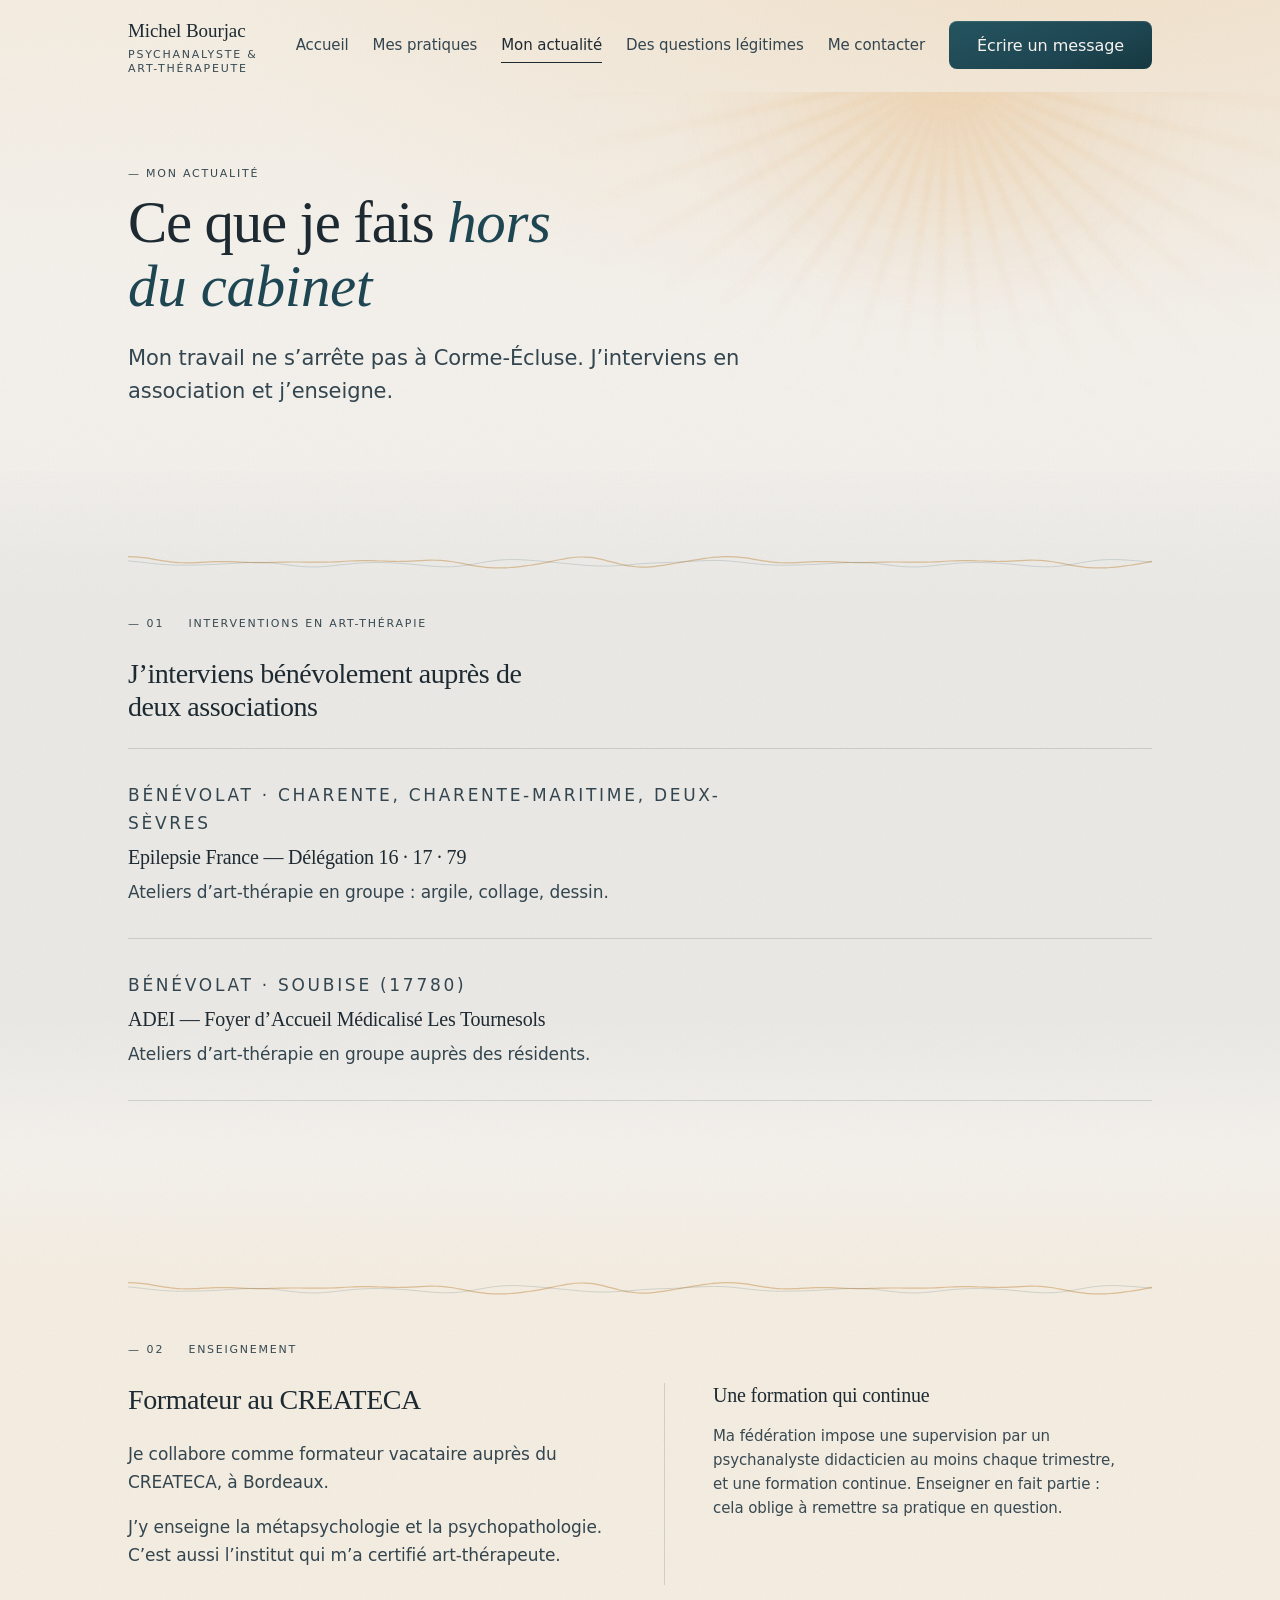
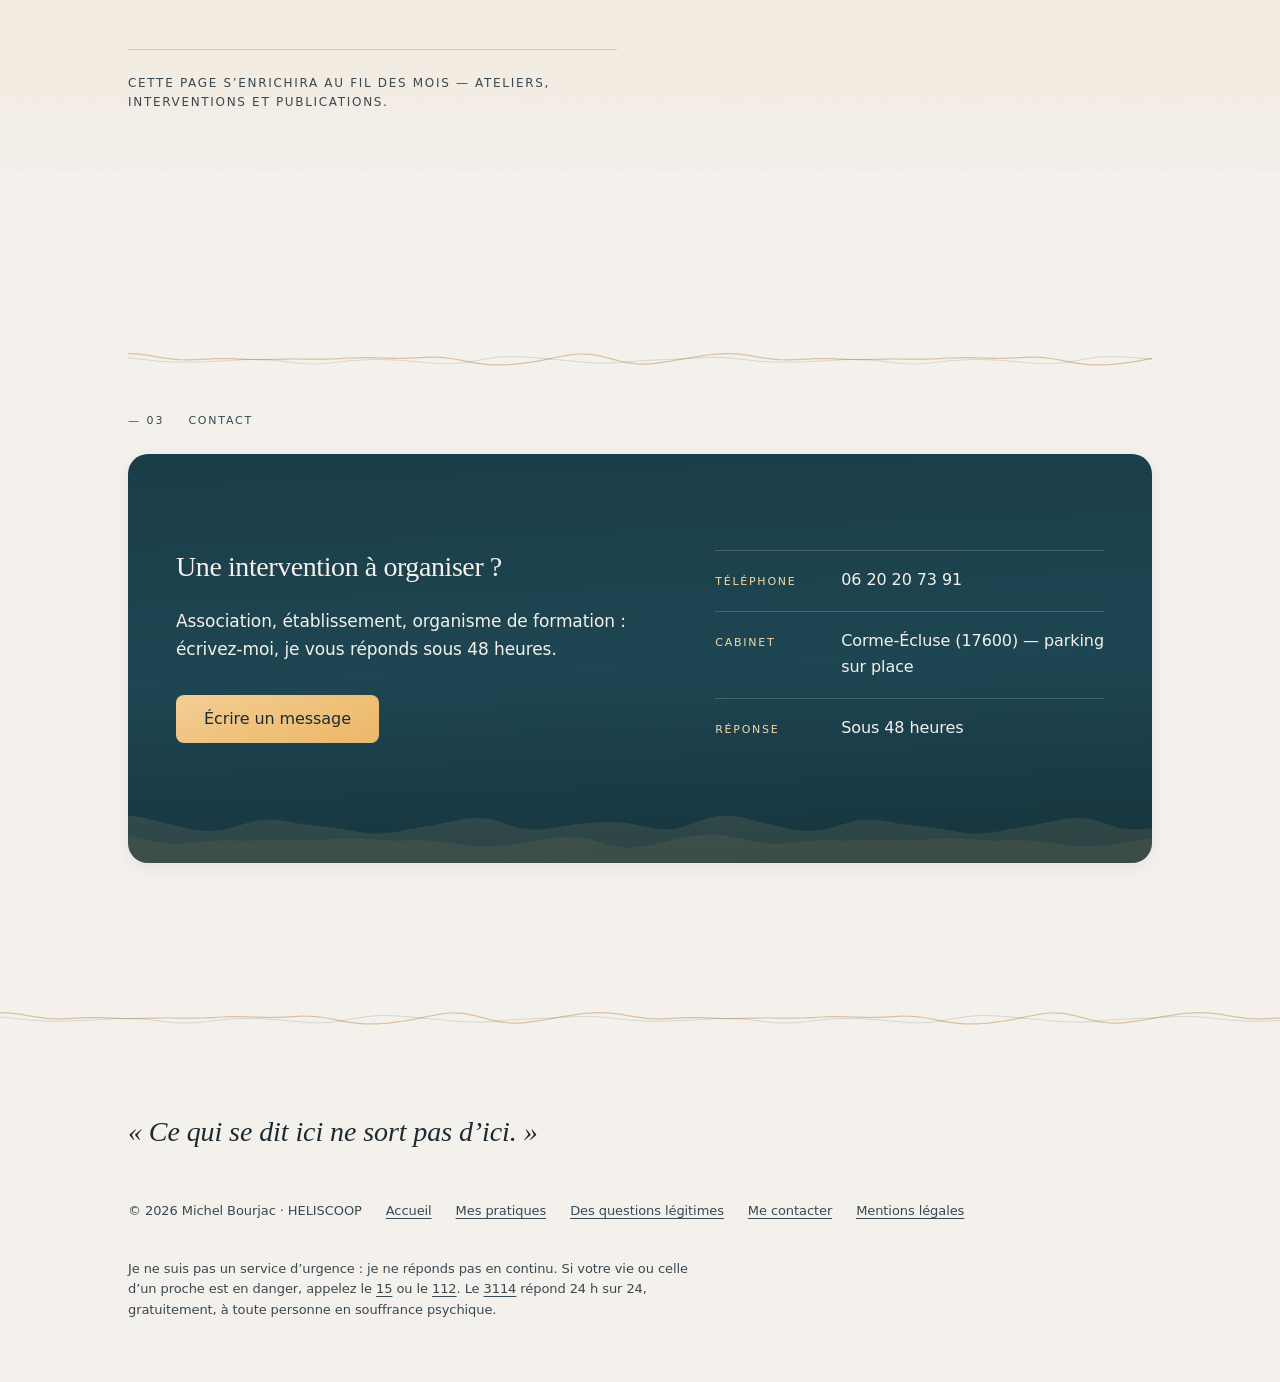
==== actualite.html @ 6a3c6cdb "Add files via upload" ====
<!DOCTYPE html>
<html lang="fr">
<head>
  <meta charset="UTF-8">
  <meta name="viewport" content="width=device-width, initial-scale=1">
  <title>Mon actualité — interventions et formation | Michel Bourjac</title>
  <meta name="description" content="Interventions bénévoles en art-thérapie auprès d'Epilepsie France et de l'ADEI, et vacations de formateur en métapsychologie au CREATECA Bordeaux. L'actualité de Michel Bourjac.">
  <meta property="og:title" content="Mon actualité — Michel Bourjac">
  <meta property="og:description" content="Interventions en art-thérapie, associations partenaires et enseignement.">
  <meta property="og:type" content="article">
  <meta property="og:url" content="https://michelbourjac.fr/actualite.html">
  <meta property="og:locale" content="fr_FR">
  <link rel="canonical" href="https://michelbourjac.fr/actualite.html">

  <!-- Polices auto-hébergées — aucune requête vers Google, aucune IP visiteur transmise.
       Fichiers produits par outils/telecharger-polices.ps1 -->
  <link rel="stylesheet" href="assets/css/fonts.css">
  <link rel="stylesheet" href="assets/css/ds/styles.css">
  <link rel="stylesheet" href="assets/css/michel.css">
  <link rel="stylesheet" href="assets/css/maree-haute.css">
</head>
<body>
  <a class="skip-link" href="#main">Aller au contenu principal</a>

  <header class="site-header">
    <div class="shell bar">
      <a class="brand" href="index.html" aria-label="Michel Bourjac — retour à l'accueil">
        <span class="name">Michel Bourjac</span>
        <span class="t-label">Psychanalyste &amp; Art-thérapeute</span>
      </a>
      <button class="nav-toggle" type="button" aria-expanded="false" aria-controls="site-nav">
        <span class="bars" aria-hidden="true"><span></span><span></span><span></span></span>
        Menu
      </button>
      <nav class="site-nav" id="site-nav" aria-label="Navigation principale">
        <a href="index.html">Accueil</a>
        <a href="pratiques.html">Mes pratiques</a>
        <a href="actualite.html" aria-current="page">Mon actualité</a>
        <a href="questions.html">Des questions légitimes</a>
        <a href="contact.html">Me contacter</a>
        <a class="btn" href="contact.html#formulaire">Écrire un message</a>
      </nav>
      <a class="btn" href="contact.html#formulaire">Écrire un message</a>
    </div>
  </header>

  <main id="main">

    <section class="page-head" aria-labelledby="page-title">
      <div class="sky" aria-hidden="true">
        <span class="rays"></span>
        <span class="orb"></span>
      </div>
      <div aria-hidden="true" class="horizon"></div>
      <div class="shell">
        <p class="t-label reveal">— Mon actualité</p>
        <h1 id="page-title" class="m-h1 reveal" style="--reveal-delay: 80ms;">
          Ce que je fais <em class="accent">hors du cabinet</em>
        </h1>
        <p class="m-chapo reveal" style="--reveal-delay: 160ms;">
          Mon travail ne s&rsquo;arrête pas à Corme-Écluse. J&rsquo;interviens en association et
          j&rsquo;enseigne.
        </p>
      </div>
    </section>

    <!-- ═══ — 01 · Interventions en art-thérapie ═══ -->
    <section class="section band-wash band-wash--tide" aria-labelledby="h-interventions">
      <div class="shell">
        <div class="section-head section--ruled reveal">
          <span class="num">— 01</span>
          <span class="label">Interventions en art-thérapie</span>
        </div>
        <h2 id="h-interventions" class="m-h2 reveal" style="max-width:30ch">
          J&rsquo;interviens bénévolement auprès de deux associations
        </h2>
        <ul class="entries reveal">
          <li>
            <p class="t-label meta">Bénévolat · Charente, Charente-Maritime, Deux-Sèvres</p>
            <h3 class="m-h3">Epilepsie France — Délégation 16 · 17 · 79</h3>
            <p>Ateliers d&rsquo;art-thérapie en groupe : argile, collage, dessin.</p>
          </li>
          <li>
            <p class="t-label meta">Bénévolat · Soubise (17780)</p>
            <h3 class="m-h3">ADEI — Foyer d&rsquo;Accueil Médicalisé Les Tournesols</h3>
            <p>Ateliers d&rsquo;art-thérapie en groupe auprès des résidents.</p>
          </li>
        </ul>
      </div>
    </section>

    <!-- ═══ — 02 · Enseignement ═══ -->
    <section class="section band-wash band-wash--sand" aria-labelledby="h-enseignement">
      <div class="shell">
        <div class="section-head section--ruled reveal">
          <span class="num">— 02</span>
          <span class="label">Enseignement</span>
        </div>
        <div class="two-col">
          <div class="col reveal">
            <h2 id="h-enseignement" class="m-h2">Formateur au CREATECA</h2>
            <div class="m-body">
              <p>Je collabore comme formateur vacataire auprès du CREATECA, à Bordeaux.</p>
              <p>J&rsquo;y enseigne la métapsychologie et la psychopathologie. C&rsquo;est aussi l&rsquo;institut
                 qui m&rsquo;a certifié art-thérapeute.</p>
            </div>
          </div>
          <div class="col reveal" style="--reveal-delay: 100ms;">
            <h3 class="m-h3">Une formation qui continue</h3>
            <p class="m-secondary" style="max-width:44ch">
              Ma fédération impose une supervision par un psychanalyste didacticien au moins
              chaque trimestre, et une formation continue. Enseigner en fait partie : cela oblige
              à remettre sa pratique en question.
            </p>
          </div>
        </div>

        <p class="passerelle-block">
          Cette page s&rsquo;enrichira au fil des mois — ateliers, interventions et publications.
        </p>
      </div>
    </section>

    <!-- ═══ — 03 · Contact ═══ -->
    <section class="section" aria-labelledby="h-contact">
      <div class="shell">
        <div class="section-head section--ruled reveal">
          <span class="num">— 03</span>
          <span class="label">Contact</span>
        </div>
        <div class="dark-panel reveal">
          <div aria-hidden="true" class="glow"></div>
          <div class="inner contact-grid">
            <div>
              <h2 id="h-contact" class="m-h2">Une intervention à organiser ?</h2>
              <p style="max-width:44ch; color: var(--surface); font-size:17px; line-height:1.65;">
                Association, établissement, organisme de formation : écrivez-moi, je vous
                réponds sous 48 heures.
              </p>
              <div class="contact-actions">
                <a class="btn btn--on-dark" href="contact.html">Écrire un message</a>
              </div>
            </div>
            <dl class="contact-dl">
              <div><dt>Téléphone</dt><dd><a href="tel:+33620207391">06 20 20 73 91</a></dd></div>
              <div><dt>Cabinet</dt><dd>Corme-Écluse (17600) — parking sur place</dd></div>
              <div><dt>Réponse</dt><dd>Sous 48 heures</dd></div>
            </dl>
          </div>
        </div>
      </div>
    </section>
  </main>

  <footer class="site-footer">
    <div class="shell inner">
      <p class="footer-thought">« Ce qui se dit ici ne sort pas d&rsquo;ici. »</p>
      <nav class="footer-legal" aria-label="Navigation de pied de page">
        <span>© 2026 Michel Bourjac · HELISCOOP</span>
        <a href="index.html">Accueil</a>
        <a href="pratiques.html">Mes pratiques</a>
        <a href="questions.html">Des questions légitimes</a>
        <a href="contact.html">Me contacter</a>
        <a href="mentions-legales.html">Mentions légales</a>
      </nav>
      <p class="footer-urgence">
        Je ne suis pas un service d&rsquo;urgence : je ne réponds pas en continu.
        Si votre vie ou celle d&rsquo;un proche est en danger, appelez le
        <a href="tel:15">15</a> ou le <a href="tel:112">112</a>.
        Le <a href="tel:3114">3114</a> répond 24 h sur 24, gratuitement, à toute
        personne en souffrance psychique.
      </p>
    </div>
  </footer>

  <script src="assets/js/main.js" defer></script>
</body>
</html>
---- assets/css/fonts.css ----
/* ═══════════════════════════════════════════════════════════
   POLICES AUTO-HÉBERGÉES — michelbourjac.fr

   Ce fichier est REGÉNÉRÉ par outils/telecharger-polices.ps1.
   Ne pas l'éditer à la main : la prochaine exécution l'écrasera.

   Tant que le script n'a pas été lancé, les fichiers .woff2
   n'existent pas et le site s'affiche dans ses polices de repli
   (Georgia pour les titres, la sans-serif système pour le texte).
   Le site reste lisible et accessible — seule la typographie change.

   Pourquoi auto-héberger : charger une police depuis Google
   transmet l'adresse IP du visiteur aux États-Unis, sans base
   légale. Sur un site de santé mentale, cette IP est une donnée
   sensible par déduction. La CNIL et la jurisprudence européenne
   sanctionnent cet usage.
   ═══════════════════════════════════════════════════════════ */

/* ---------------------------------------------------------------
   ÉTAT : en attente d'exécution du script.

   À lancer une seule fois, depuis la racine du projet :
       powershell -ExecutionPolicy Bypass -File outils\telecharger-polices.ps1

   Le script télécharge les woff2 dans site/assets/fonts/ et
   remplace intégralement ce fichier par les @font-face réels.
   --------------------------------------------------------------- */
---- assets/css/ds/styles.css ----
/* CARYON Design System — global entry point. Import-only file; never add rules here. */
@import url('tokens/colors.css');
@import url('tokens/typography.css');
@import url('tokens/spacing.css');
@import url('base/reset.css');
@import url('base/layout.css');
@import url('base/motion.css');
---- assets/css/michel.css ----
/* ═══════════════════════════════════════════════════════════
   MICHEL BOURJAC — peau du projet sur le DS CARYON
   Direction D « Marée haute » · DA-Michel-Bourjac.md
   Le squelette (spacing, layout, motion, grammaire) vit dans
   /assets/css/ds/ et reste intact. Ce fichier contient :
   §1 overrides tokens (couleurs, polices, conteneur)
   §2 corrections d'accessibilité AAA (focus, liens)
   §3 échelle typographique Michel (serif en titres)
   §4 composants DS traduits en classes statiques
   §5 layout des pages (header, hero, sections, footer)
   §6 placeholders visibles
   §7 responsive
   ═══════════════════════════════════════════════════════════ */

/* ─── §1 · Overrides tokens — l'unique prise de contrôle de la DA ─── */
:root {
  /* — Fonds — */
  --raw-surface:      #F4F1EC;
  --raw-surface-deep: #E9E4DA;
  --raw-veil:         #D5D0C4;
  --raw-veil-soft:    #E2DCD2;
  /* — Accents — */
  --raw-accent:       #D98A2B;   /* ambre — NON TEXTUEL */
  --raw-accent-soft:  #E3A559;
  --raw-contrast:     #1E4652;   /* bleu profond */
  --raw-ink:          #1E2A32;

  /* Encres recalculées sur l'encre Michel (le DS les dérive de #242630) */
  --ink-soft:         #33454F;
  --ink-quiet:        #384952;
  --ink-faint:        rgba(30,42,50,0.44);  /* décoratif uniquement */
  --hairline:         rgba(30,42,50,0.15);
  --hairline-strong:  rgba(30,42,50,0.27);

  /* Alias supplémentaires spécifiques Michel */
  --accent-strong:    #1E4652;   /* texte accentué, liens */
  --accent-tint:      #F4DFBE;
  --accent-on-dark:   #EFC078;   /* ambre sur DarkPanel — OBJETS et boutons uniquement (6.08:1) */
  --accent-on-dark-text: #F4D6A4; /* ambre éclairci pour le TEXTE sur DarkPanel — 7.31:1, AAA */
  --band-bg:          #D98A2B;
  --band-ink:         #1E2A32;   /* texte ≥ 26px obligatoire sur --band-bg */
  --cta-bg:           #1E4652;
  --cta-fg:           #F7F4EF;

  /* — Polices (Literata + Source Sans 3, chargées via <link>) — */
  --ff-sans:  "Source Sans 3", ui-sans-serif, system-ui, sans-serif;
  --ff-serif: "Literata", Georgia, serif;

  /* — Conteneur Michel : 1120px (vs 1280 par défaut DS) — */
  --w-shell: 1120px;
}

/* ─── §2 · Accessibilité AAA — corrections sur le reset DS ─── */
/* Focus : la DA impose l'encre, pas l'accent (l'ambre ne porte jamais de sens seul) */
:where(a, button, input, textarea, [tabindex]):focus-visible {
  outline: 2px solid var(--ink);
  outline-offset: 3px;
}
/* Survol de lien : jamais d'ambre sur du texte → bleu profond */
a:hover { color: var(--accent-strong); }
/* Skip-link */
.skip-link {
  position: absolute; left: var(--m); top: -60px;
  padding: 12px 20px; background: var(--ink); color: var(--cta-fg);
  border-radius: var(--r-s); z-index: 100;
  transition: top var(--dur-base) var(--ease-out);
}
.skip-link:focus-visible { top: var(--s); color: var(--cta-fg); }

/* ─── §3 · Échelle typographique Michel (DA §3 — titres en serif) ─── */
.m-h1 {
  font-family: var(--ff-serif); font-weight: 400;
  font-size: clamp(40px, 4.6vw, 66px); line-height: 1.08;
  letter-spacing: -0.02em; color: var(--ink);
  text-wrap: pretty; margin: 0;
}
.m-h1 .accent { color: var(--accent-strong); }
.m-h2 {
  font-family: var(--ff-serif); font-weight: 500;
  font-size: 28px; line-height: 1.2; letter-spacing: -0.015em;
  color: var(--ink); text-wrap: pretty; margin: 0 0 var(--m);
}
.m-h3 {
  font-family: var(--ff-serif); font-weight: 500;
  font-size: 20px; line-height: 1.25; letter-spacing: -0.01em;
  color: var(--ink); margin: 0 0 var(--s);
}
.m-chapo {
  font-family: var(--ff-sans); font-size: 21px; line-height: 1.55;
  color: var(--ink-soft); max-width: 30ch; margin: 0;
}
.m-body { font-size: 17px; line-height: 1.65; color: var(--ink-soft); max-width: 46ch; }
.m-body p { margin: 0 0 var(--s); }
.m-secondary { font-size: 15px; line-height: 1.6; color: var(--ink-quiet); }

/* ─── §4 · Composants DS → classes statiques (mêmes règles que les .jsx) ─── */

/* SectionHead — « — 01 · Label » : .section-head vit déjà dans ds/base/layout.css */
.section-head .label {
  font-family: var(--ff-sans); font-weight: 500; font-size: 11px;
  letter-spacing: 0.16em; text-transform: uppercase; color: var(--ink-quiet);
}

/* Card */
.card {
  background: var(--surface-deep);
  border: 1px solid var(--hairline);
  border-radius: var(--r-m);
  padding: var(--l);
}
.card .m-h3 { margin-bottom: var(--s); }
.card p { font-size: 15px; line-height: 1.6; color: var(--ink-soft); margin: 0 0 var(--s); }

/* CTALink — solid : souligné encre + ↗ · quiet : passerelle petites capitales */
.cta-link {
  display: inline-flex; align-items: baseline; gap: 8px;
  font-family: var(--ff-sans); font-weight: 500; font-size: 17px;
  color: var(--ink); border-bottom: 1px solid var(--ink); padding-bottom: 3px;
  transition: opacity var(--dur-base) var(--ease-out);
  min-height: 44px; align-items: center;
}
.cta-link:hover { opacity: 0.7; color: var(--ink); }
.cta-link--quiet {
  font-size: 12px; letter-spacing: 0.14em; text-transform: uppercase;
  color: var(--ink-quiet); border-bottom: none; padding-bottom: 0;
}
.cta-link--quiet:hover { opacity: 0.7; color: var(--ink-quiet); }
.cta-link .arr { font-family: var(--ff-sans); }

/* Bouton principal (CTA plein — bleu profond, jamais ambre) */
.btn {
  display: inline-flex; align-items: center; justify-content: center;
  min-height: 48px; padding: 0 28px;
  /* Un libellé de bouton ne se coupe jamais : sur les largeurs
     intermédiaires, le CTA du header était comprimé par le flex
     du bandeau et passait sur deux lignes. */
  white-space: nowrap;
  background: var(--cta-bg); color: var(--cta-fg);
  font-family: var(--ff-sans); font-weight: 500; font-size: 16px;
  border-radius: var(--r-s);
  transition: opacity var(--dur-base) var(--ease-out);
}
.btn:hover { opacity: 0.88; color: var(--cta-fg); }
.btn--on-dark { background: var(--accent-on-dark); color: var(--raw-ink); }
.btn--on-dark:hover { color: var(--raw-ink); }

/* Quote — filet gauche + serif italique */
.quote {
  margin: 0;
  font-family: var(--ff-serif); font-style: italic; font-weight: 400;
  font-size: clamp(20px, 1.9vw, 26px); line-height: 1.4;
  letter-spacing: -0.005em; color: var(--ink); max-width: 42ch;
  border-left: 1px solid var(--hairline-strong); padding-left: var(--m);
}

/* StatusPill — pastille ambre 7px (objet, non textuel) */
.status-pill { display: inline-flex; align-items: center; gap: 10px; }
.status-pill .dot {
  width: 7px; height: 7px; border-radius: 50%; background: var(--accent);
  animation: mb-pulse 2.6s var(--ease-out) infinite;
  flex: none;
}
/* ds-pulse recoloré ambre (le DS pulse en --signal-live vert) — même rythme, même amplitude */
@keyframes mb-pulse {
  0%, 100% { box-shadow: 0 0 0 0 rgba(217,138,43,0.4); }
  50%      { box-shadow: 0 0 0 6px rgba(217,138,43,0); }
}
.status-pill .txt { font-size: 15px; color: var(--ink-quiet); }
@media (prefers-reduced-motion: reduce) { .status-pill .dot { animation: none; } }

/* StatGrid — cellules label/valeur sous filet */
.stat-grid {
  display: grid; gap: var(--m);
  padding-top: var(--m); border-top: 1px solid var(--hairline);
}
.stat-grid .cell { display: flex; flex-direction: column; gap: 6px; }
.stat-grid dt {
  font-family: var(--ff-sans); font-weight: 500; font-size: 11px;
  letter-spacing: 0.16em; text-transform: uppercase; color: var(--ink-quiet);
}
.stat-grid dd { margin: 0; font-size: 16px; color: var(--ink); }

/* DarkPanel — l'unique panneau sombre + l'unique ombre du site */
.dark-panel {
  position: relative;
  background: var(--contrast); color: var(--surface);
  border-radius: var(--r-l);
  padding: var(--sec) var(--xl);
  overflow: hidden;
  box-shadow: var(--shadow-2);
}
.dark-panel .glow {
  position: absolute; inset: -30% -10% auto auto;
  width: 60%; height: 160%;
  background: radial-gradient(closest-side, rgba(239,192,120,0.16), transparent 70%);
  filter: blur(40px); pointer-events: none;
}
.dark-panel > .inner { position: relative; }
.dark-panel .m-h2, .dark-panel .quote { color: var(--surface); }
.dark-panel .t-label { color: var(--accent-on-dark-text); }
.dark-panel a:hover { color: var(--surface); opacity: 0.85; }
.dark-panel :where(a, button):focus-visible { outline-color: var(--surface); }

/* ─── §5 · Layout des pages ─── */

/* Header collant */
.site-header {
  position: sticky; top: 0; z-index: 50;
  border-bottom: 1px solid transparent;
  transition: background-color var(--dur-base) ease, border-color var(--dur-base) ease;
}
.site-header.scrolled {
  background: rgba(244,241,236,0.82);
  backdrop-filter: blur(12px);
  -webkit-backdrop-filter: blur(12px);
  border-bottom-color: var(--hairline);
}
.site-header .bar {
  display: flex; align-items: center; justify-content: space-between;
  gap: var(--m); padding-top: var(--s); padding-bottom: var(--s);
}
/* Le CTA garde sa largeur naturelle : c'est la navigation qui cède. */
.site-header .bar > .btn { flex: 0 0 auto; }
.brand { display: flex; flex-direction: column; gap: 2px; }
.brand .name { font-family: var(--ff-serif); font-weight: 500; font-size: 19px; color: var(--ink); }
.brand:hover .name { color: var(--ink); }
.site-nav { display: flex; align-items: center; gap: var(--m); }
.site-nav a {
  font-size: 15px; font-weight: 500; color: var(--ink-soft);
  position: relative; padding: 12px 0; white-space: nowrap;
}
/* Le bouton RDV du menu n'existe que pour le mobile (le header en a déjà un) */
.site-nav .btn { display: none; }
.site-nav a::after {
  content: ""; position: absolute; left: 0; right: 0; bottom: 6px;
  height: 1px; background: var(--ink);
  transform: scaleX(0); transform-origin: left;
  transition: transform var(--dur-base) var(--ease-out);
}
.site-nav a:hover { color: var(--ink); }
.site-nav a:hover::after, .site-nav a[aria-current="page"]::after { transform: scaleX(1); }
.site-nav a[aria-current="page"] { color: var(--ink); }

/* Bouton de menu — visible sous 900px uniquement */
.nav-toggle {
  display: none;
  min-height: 44px; min-width: 44px; padding: 0 var(--s);
  align-items: center; gap: 10px;
  font-family: var(--ff-sans); font-weight: 500; font-size: 15px; color: var(--ink);
  border: 1px solid var(--hairline); border-radius: var(--r-s);
}
.nav-toggle .bars { display: grid; gap: 4px; width: 18px; }
.nav-toggle .bars span { display: block; height: 1px; background: var(--ink); }

/* Hero */
.hero { padding-top: var(--xxl); padding-bottom: var(--xl); position: relative; }
.hero-grid {
  display: grid; grid-template-columns: 1.15fr 0.85fr;
  gap: var(--xxl); align-items: center;
}
.hero-copy { display: flex; flex-direction: column; gap: var(--m); }
.hero-copy .m-chapo { margin-top: var(--xs); }
.hero-thought {
  font-family: var(--ff-serif); font-style: italic;
  font-size: 19px; line-height: 1.5; color: var(--ink-soft); max-width: 44ch;
}
.hero-actions { display: flex; align-items: center; gap: var(--m); flex-wrap: wrap; margin-top: var(--xs); }
.portrait-frame {
  border: 1px solid var(--hairline); border-radius: var(--r-m);
  overflow: hidden; aspect-ratio: 4 / 5; background: var(--veil-soft);
}
.portrait-frame img { width: 100%; height: 100%; object-fit: cover; }
.figure-caption { margin-top: var(--s); }

/* Orbe d'ambiance — unique effet atmosphérique autorisé */
.orb {
  position: absolute; top: -10%; right: -6%;
  width: 46vmax; height: 46vmax; max-width: 720px; max-height: 720px;
  background: radial-gradient(closest-side, rgba(217,138,43,0.10), transparent 70%);
  filter: blur(30px); pointer-events: none; z-index: -1;
}

/* Bandeau citation */
.band {
  background: var(--band-bg); border-radius: var(--r-m);
  padding: var(--xl) var(--xl);
}
.band .quote {
  border-left-color: rgba(30,42,50,0.35);
  color: var(--band-ink);
  font-size: clamp(26px, 2.7vw, 36px); line-height: 1.24; max-width: 34ch;
}

/* Sections numérotées : filet haut (rythme DS — jamais un changement de fond) */
.section--ruled { border-top: 1px solid var(--hairline); padding-top: var(--l); }

/* — 01 · Double expertise */
.expertise-grid { display: grid; grid-template-columns: 1fr 1fr 0.75fr; gap: var(--xl); }
.expertise-grid .col + .col { border-left: 1px solid var(--hairline); padding-left: var(--xl); }
.expertise-grid .aside { border-left: none; padding-left: 0; }

/* — 02 · Engagements */
.engagements { display: grid; grid-template-columns: 1fr 1fr 1fr; gap: var(--xl); }
.engagements .col + .col { border-left: 1px solid var(--hairline); padding-left: var(--xl); }

/* — 03 · Pratiques */
.pratiques-grid { display: grid; grid-template-columns: repeat(4, 1fr); gap: var(--m); }
.pratiques-grid .card { display: flex; flex-direction: column; }
.pratiques-grid .card .cta-link { margin-top: auto; font-size: 15px; }

/* — 04 · Une séance */
.seance-grid { display: grid; grid-template-columns: 0.85fr 1.15fr; gap: var(--xxl); align-items: start; }
.steps { list-style: none; margin: 0; padding: 0; counter-reset: step; }
.steps li {
  display: grid; grid-template-columns: 64px 1fr auto; gap: var(--m);
  align-items: baseline;
  padding: var(--m) 0; border-top: 1px solid var(--hairline);
}
.steps li:last-child { border-bottom: 1px solid var(--hairline); }
.steps .num {
  font-family: var(--ff-sans); font-weight: 500; font-size: 11px;
  letter-spacing: 0.18em; color: var(--ink-quiet); font-variant-numeric: tabular-nums;
}
.steps .desc { font-size: 17px; line-height: 1.6; color: var(--ink); max-width: 46ch; }
.steps .dur { font-size: 13px; color: var(--ink-quiet); white-space: nowrap; }

/* — 05 · Contact */
.contact-grid { display: grid; grid-template-columns: 1.1fr 0.9fr; gap: var(--xxl); }
.contact-dl { margin: 0; display: grid; gap: var(--s); }
.contact-dl > div { display: grid; grid-template-columns: 110px 1fr; gap: var(--s); align-items: baseline; padding-top: var(--s); border-top: 1px solid rgba(247,244,239,0.18); }
.contact-dl dt {
  font-family: var(--ff-sans); font-weight: 500; font-size: 11px;
  letter-spacing: 0.16em; text-transform: uppercase; color: var(--accent-on-dark-text);
}
.contact-dl dd { margin: 0; font-size: 16px; color: var(--surface); }
.contact-actions { display: flex; flex-direction: column; gap: var(--m); align-items: flex-start; margin-top: var(--l); }

/* Footer */
.site-footer { margin-top: var(--sec); border-top: 1px solid var(--hairline); }
.site-footer .inner {
  padding-top: var(--xl); padding-bottom: var(--xl);
  display: flex; flex-direction: column; gap: var(--m);
}
.footer-thought {
  font-family: var(--ff-serif); font-style: italic;
  font-size: clamp(20px, 2.2vw, 28px); line-height: 1.2; color: var(--ink);
}
.footer-legal { display: flex; gap: var(--m); flex-wrap: wrap; font-size: 13px; color: var(--ink-quiet); }
.footer-legal a { color: var(--ink-quiet); text-decoration: underline; text-underline-offset: 3px; }
.footer-legal a:hover { color: var(--ink); }

/* ─── §5b · Pages intérieures ─── */

/* En-tête de page (remplace le hero sur les pages autres que l'accueil) */
.page-head { padding-top: var(--xxl); padding-bottom: var(--l); }
.page-head .m-h1 { max-width: 18ch; }
.page-head .m-chapo { margin-top: var(--m); max-width: 52ch; }
.page-head .hero-thought { margin-top: var(--m); }

/* Accordéons — <details>/<summary> natifs, augmentés en JS pour aria-expanded */
.accordions { border-top: 1px solid var(--hairline); }
.acc {
  border-bottom: 1px solid var(--hairline);
}
.acc > summary {
  display: flex; align-items: center; justify-content: space-between; gap: var(--m);
  padding: var(--m) 0; min-height: 44px;
  cursor: pointer; list-style: none;
  font-family: var(--ff-serif); font-weight: 500; font-size: 20px;
  line-height: 1.3; letter-spacing: -0.01em; color: var(--ink);
  transition: opacity var(--dur-base) var(--ease-out);
}
.acc > summary::-webkit-details-marker { display: none; }
.acc > summary:hover { opacity: 0.7; }
.acc > summary:focus-visible { outline: 2px solid var(--ink); outline-offset: 3px; border-radius: 3px; }
/* Chevron : signe typographique, pas d'icône — cohérent avec le DS */
.acc .sign {
  flex: none; width: 24px; text-align: center;
  font-family: var(--ff-sans); font-size: 20px; font-weight: 400; color: var(--ink-quiet);
}
.acc[open] .sign::before { content: "–"; }
.acc .sign::before { content: "+"; }
/* Retrait à gauche : le contenu déplié se distingue de la question qui le porte.
   Le filet reprend la grammaire du DS (colonnes, citations) — il rend le retrait
   lisible comme une intention, et suit visuellement le fil de la réponse. */
.acc .acc-body {
  padding: 0 0 var(--l) var(--m);
  margin-left: 2px;
  border-left: 1px solid var(--hairline);
  max-width: 62ch;
}
.acc .acc-body > * + * { margin-top: var(--s); }
.acc .acc-body p { font-size: 17px; line-height: 1.7; color: var(--ink-soft); margin: 0; }
.acc .acc-body ul { margin: 0; padding-left: 1.2em; }
.acc .acc-body li { font-size: 17px; line-height: 1.7; color: var(--ink-soft); margin-bottom: 6px; }
.acc .acc-body .m-h3 { margin-top: var(--m); }

/* En résumé — reformulation courte en tête des réponses longues (FALC).
   Une personne épuisée ou anxieuse doit pouvoir repartir après trois phrases. */
.acc-resume {
  background: var(--surface-deep);
  border-radius: var(--r-s);
  padding: var(--s) var(--m);
  margin-bottom: var(--m);
}
.acc-resume p { font-size: 17px; line-height: 1.6; color: var(--ink); margin: 0; max-width: 52ch; }
.acc-resume p + p { margin-top: var(--xs); }
.acc-resume .t-label { display: block; margin-bottom: 6px; }

/* Précision secondaire dans une ligne de tarif */
.quiet { color: var(--ink-soft); font-size: 15px; }

/* Encart d'urgence — discret, jamais alarmant, toujours atteignable */
.urgence {
  border: 1px solid var(--hairline-strong);
  border-radius: var(--r-s);
  padding: var(--m);
  max-width: 62ch;
}
.urgence p { font-size: 15px; line-height: 1.6; color: var(--ink-soft); margin: 0; }
.urgence p + p { margin-top: var(--xs); }
.urgence strong { color: var(--ink); font-weight: 500; }
.urgence a { color: var(--ink); text-decoration: underline; text-underline-offset: 3px; }
.footer-urgence { font-size: 13px; line-height: 1.6; color: var(--ink-quiet); max-width: 70ch; }
.footer-urgence a { color: var(--ink-quiet); text-decoration: underline; text-underline-offset: 3px; }
.footer-urgence a:hover { color: var(--ink); }

/* Liste de prix (FAQ tarifs) */
.tarifs { list-style: none; margin: 0; padding: 0; }
.tarifs li {
  display: flex; justify-content: space-between; align-items: baseline; gap: var(--m);
  padding: 12px 0; border-bottom: 1px solid var(--hairline);
  font-size: 17px; color: var(--ink);
}
.tarifs li:first-child { border-top: 1px solid var(--hairline); }
.tarifs .prix { font-variant-numeric: tabular-nums; font-weight: 500; white-space: nowrap; }

/* Liste éditoriale à filets (En quelques mots, actualité, engagements) */
.ruled-list { list-style: none; margin: 0; padding: 0; }
.ruled-list li {
  padding: var(--s) 0; border-top: 1px solid var(--hairline);
  font-size: 17px; line-height: 1.6; color: var(--ink-soft); max-width: 60ch;
}
.ruled-list li:last-child { border-bottom: 1px solid var(--hairline); }
.ruled-list strong { color: var(--ink); font-weight: 500; }

/* Formulaire de contact (Brevo) */
.form { display: grid; gap: var(--m); max-width: 560px; }
.form .row { display: grid; gap: var(--m); grid-template-columns: 1fr 1fr; }
.field { display: flex; flex-direction: column; gap: 6px; }
.field label {
  font-family: var(--ff-sans); font-weight: 500; font-size: 11px;
  letter-spacing: 0.16em; text-transform: uppercase; color: var(--ink-quiet);
}
.field .hint { font-size: 13px; color: var(--ink-quiet); }
.field input, .field textarea {
  font-family: var(--ff-sans); font-size: 17px; color: var(--ink);
  background: var(--veil-soft);
  border: 1px solid var(--hairline); border-radius: var(--r-s);
  padding: 12px 14px; min-height: 48px; width: 100%;
  transition: border-color var(--dur-base) var(--ease-out);
}
.field textarea { min-height: 140px; resize: vertical; line-height: 1.6; }
.field input:hover, .field textarea:hover { border-color: var(--hairline-strong); }
.field input:focus-visible, .field textarea:focus-visible { outline: 2px solid var(--ink); outline-offset: 2px; }
.field-legend {
  font-family: var(--ff-sans); font-weight: 500; font-size: 11px;
  letter-spacing: 0.16em; text-transform: uppercase; color: var(--ink-quiet);
  padding: 0;
}
.choice {
  display: inline-flex; align-items: center; gap: 8px;
  min-height: 44px; font-size: 16px; color: var(--ink-soft); cursor: pointer;
}
.choice input { width: 20px; height: 20px; flex: none; accent-color: var(--accent-strong); }
/* Piège à robots — hors écran plutôt que display:none, que certains robots détectent.
   Non focalisable (tabindex="-1" côté HTML), donc invisible aussi au clavier. */
.hp {
  position: absolute !important;
  left: -9999px; top: auto;
  width: 1px; height: 1px; overflow: hidden;
}
/* Bloc RGPD sous le formulaire — de l'information, pas une case à cocher.
   15px et non 13px : c'est un texte qu'on veut voir lu, pas une mention légale
   qu'on enfouit. */
.form-rgpd { font-size: 15px; line-height: 1.6; color: var(--ink-soft); max-width: 54ch; }
.form-rgpd a { color: var(--ink); text-decoration: underline; text-underline-offset: 3px; }
.form-note { font-size: 13px; color: var(--ink-quiet); max-width: 52ch; }

/* Réassurance en trois points (contact) */
.assurances { display: flex; gap: var(--l); flex-wrap: wrap; padding-top: var(--m); border-top: 1px solid var(--hairline); }
.assurances .status-pill .txt { font-size: 15px; color: var(--ink-soft); }

/* Actualité — entrées datées */
.entries { list-style: none; margin: 0; padding: 0; }
.entries li { padding: var(--l) 0; border-top: 1px solid var(--hairline); }
.entries li:last-child { border-bottom: 1px solid var(--hairline); }
.entries .meta { margin-bottom: var(--xs); }
.entries .m-h3 { margin-bottom: var(--xs); }
.entries p { font-size: 17px; line-height: 1.65; color: var(--ink-soft); max-width: 60ch; margin: 0; }

/* Deux colonnes de texte long */
.two-col { display: grid; grid-template-columns: 1fr 1fr; gap: var(--xl); }
.two-col .col + .col { border-left: 1px solid var(--hairline); padding-left: var(--xl); }

/* ─── §6 · Placeholders — visibles, jamais du faux contenu ─── */
.ph {
  border: 1px dashed var(--hairline-strong);
  border-radius: var(--r-s);
  padding: var(--s) var(--m);
  color: var(--ink-soft); font-size: 15px; line-height: 1.55; /* 7.87:1 sur surface-deep */
  background: var(--surface-deep);
}
.ph::before {
  content: "À compléter · " attr(data-src);
  display: block;
  font-family: var(--ff-sans); font-weight: 500; font-size: 11px;
  letter-spacing: 0.14em; text-transform: uppercase;
  color: var(--ink-quiet); margin-bottom: 6px;
}
/* Variante « rédigé, en attente de validation » — le texte est utilisable tel quel,
   il n'attend qu'un accord, à la différence d'un .ph qui attend une information. */
.ph--draft::before { content: "À valider · " attr(data-src); }
.ph--inline { display: inline-block; padding: 2px 10px; }
.ph--inline::before { display: inline; content: "⏳ "; margin: 0; letter-spacing: normal; text-transform: none; }
.portrait-frame.ph { display: flex; align-items: center; justify-content: center; text-align: center; padding: var(--l); border-radius: var(--r-m); }
.portrait-frame.ph::before { content: none; }

/* ─── §7 · Responsive (DA §8 — une colonne sous 900px) ─── */

/* Nav : bascule en menu déroulant dès que les 5 entrées ne tiennent plus */
@media (max-width: 1080px) {
  .nav-toggle { display: inline-flex; }
  .site-header .bar { flex-wrap: wrap; }
  .site-header .bar > .btn { display: none; } /* repris dans le menu déroulant */
  .site-nav {
    display: none;
    flex-basis: 100%; flex-direction: column; align-items: stretch; gap: 0;
    padding-bottom: var(--s);
  }
  .site-nav.open { display: flex; }
  .site-nav a { padding: 14px 0; border-top: 1px solid var(--hairline); font-size: 17px; white-space: normal; }
  .site-nav a::after { display: none; }
  .site-nav .btn { display: inline-flex; margin-top: var(--s); align-self: flex-start; }
}

@media (max-width: 1024px) {
  .pratiques-grid { grid-template-columns: 1fr 1fr; }
}
@media (max-width: 900px) {
  .hero-grid, .seance-grid, .contact-grid { grid-template-columns: 1fr; gap: var(--xl); }
  .expertise-grid, .engagements { grid-template-columns: 1fr; gap: var(--l); }
  .expertise-grid .col + .col, .engagements .col + .col {
    border-left: none; padding-left: 0;
    border-top: 1px solid var(--hairline); padding-top: var(--l);
  }
  .portrait-frame { max-width: 420px; }
  .dark-panel { padding: var(--xxl) var(--l); }
}
@media (max-width: 900px) {
  .two-col { grid-template-columns: 1fr; gap: var(--l); }
  .two-col .col + .col { border-left: none; padding-left: 0; border-top: 1px solid var(--hairline); padding-top: var(--l); }
}
@media (max-width: 640px) {
  .pratiques-grid { grid-template-columns: 1fr; }
  .band { padding: var(--l) var(--m); }
  .steps li { grid-template-columns: 48px 1fr; }
  .steps .dur { grid-column: 2; }
  .form .row { grid-template-columns: 1fr; }
  .acc > summary { font-size: 18px; }
  .acc .acc-body { padding-left: var(--s); }   /* retrait réduit — la mesure prime sur le décrochage */
  .tarifs li { flex-direction: column; gap: 2px; }
}
---- assets/css/maree-haute.css ----
/* ═══════════════════════════════════════════════════════════
   MICHEL BOURJAC — « Marée haute », signature visuelle
   Chargé APRÈS michel.css. Tout ce qui éloigne le site de la
   grammaire portfolio CARYON et lui donne sa voix propre :
   matière, écume, lumière crépusculaire, respiration colorée.

   Contrainte tenue : aucune couleur nouvelle. Toutes les
   teintes sont des mélanges des valeurs validées
   (#F4F1EC · #E9E4DA · #F4DFBE · #D98A2B · #1E4652 · #1E2A32),
   et chaque fond portant du texte est vérifié ≥ 7:1.

   PRINCIPE DES VAGUES — chaque tuile fait exactement 600px et
   superpose quatre à cinq sinusoïdes dont les fréquences sont des
   MULTIPLES ENTIERS de cette largeur (houle, clapot, friselis).
   Le tracé paraît donc irrégulier — aucune crête n'a la hauteur
   ni l'écart de la précédente — tout en restant rigoureusement
   périodique : y(0) = y(600) et les pentes coïncident. La
   répétition ne montre aucune couture, et une translation de
   −600px revient exactement sur elle-même.

   §1 teintes         §2 matière        §3 écume
   §4 lumière         §5 respiration    §6 composants
   §7 mouvement       §8 responsive
   ═══════════════════════════════════════════════════════════ */

/* ─── §1 · Teintes dérivées — contrastes vérifiés ─── */
:root {
  --wash-sand:  #F4ECE0;  /* ink 12.5 · soft 8.5 · quiet 8.0 */
  --wash-foam:  #EEECE7;  /* ink 12.4 · soft 8.5 · quiet 7.9 */
  --wash-tide:  #E9E8E4;  /* ink 12.0 · soft 8.1 · quiet 7.6 */
  --wash-dune:  #EDE2CF;  /* ink 11.4 · soft 7.8 · quiet 7.3 */

  --amber-deep: #BD8031;  /* ambre rompu de bleu — objets seulement */
  --amber-dusk: #A17637;

  --ease-tide: cubic-bezier(.37,.16,.2,1);

  /* Houle ambrée + contre-houle bleue déphasée — 5 et 4 harmoniques. */
  --wave-duo: url("data:image/svg+xml,%3Csvg xmlns='http://www.w3.org/2000/svg' width='600' height='22' viewBox='0 0 600 22'%3E%3Cpath d='M0 5.6Q5 5.72 7.5 5.88Q10 6.05 12.5 6.32Q15 6.59 17.5 6.94Q20 7.29 22.5 7.7Q25 8.11 27.5 8.54Q30 8.98 32.5 9.41Q35 9.83 37.5 10.21Q40 10.59 42.5 10.89Q45 11.2 47.5 11.41Q50 11.63 52.5 11.75Q55 11.86 57.5 11.88Q60 11.9 62.5 11.84Q65 11.78 67.5 11.66Q70 11.54 72.5 11.39Q75 11.25 77.5 11.11Q80 10.96 82.5 10.84Q85 10.72 87.5 10.65Q90 10.58 92.5 10.56Q95 10.54 97.5 10.58Q100 10.62 102.5 10.7Q105 10.78 107.5 10.88Q110 10.99 112.5 11.11Q115 11.22 117.5 11.32Q120 11.42 122.5 11.5Q125 11.57 127.5 11.61Q130 11.64 132.5 11.63Q135 11.62 137.5 11.58Q140 11.54 142.5 11.47Q145 11.4 147.5 11.32Q150 11.25 152.5 11.18Q155 11.11 157.5 11.06Q160 11.01 162.5 10.99Q165 10.97 167.5 10.98Q170 10.98 172.5 11Q175 11.03 177.5 11.07Q180 11.11 182.5 11.14Q185 11.18 187.5 11.2Q190 11.22 192.5 11.21Q195 11.2 197.5 11.15Q200 11.1 202.5 11.01Q205 10.92 207.5 10.8Q210 10.68 212.5 10.54Q215 10.4 217.5 10.26Q220 10.12 222.5 9.99Q225 9.87 227.5 9.79Q230 9.7 232.5 9.65Q235 9.61 237.5 9.62Q240 9.63 242.5 9.69Q245 9.74 247.5 9.82Q250 9.91 252.5 10.02Q255 10.12 257.5 10.21Q260 10.31 262.5 10.38Q265 10.45 267.5 10.47Q270 10.49 272.5 10.46Q275 10.43 277.5 10.35Q280 10.27 282.5 10.14Q285 10.02 287.5 9.88Q290 9.73 292.5 9.6Q295 9.46 297.5 9.36Q300 9.26 302.5 9.22Q305 9.19 307.5 9.25Q310 9.3 312.5 9.45Q315 9.6 317.5 9.86Q320 10.12 322.5 10.47Q325 10.82 327.5 11.25Q330 11.68 332.5 12.15Q335 12.62 337.5 13.11Q340 13.59 342.5 14.05Q345 14.52 347.5 14.93Q350 15.35 352.5 15.69Q355 16.03 357.5 16.28Q360 16.53 362.5 16.69Q365 16.84 367.5 16.9Q370 16.96 372.5 16.93Q375 16.9 377.5 16.8Q380 16.69 382.5 16.52Q385 16.34 387.5 16.11Q390 15.87 392.5 15.59Q395 15.3 397.5 14.96Q400 14.63 402.5 14.25Q405 13.87 407.5 13.44Q410 13.01 412.5 12.54Q415 12.07 417.5 11.57Q420 11.06 422.5 10.54Q425 10.01 427.5 9.49Q430 8.97 432.5 8.48Q435 7.98 437.5 7.55Q440 7.13 442.5 6.79Q445 6.46 447.5 6.25Q450 6.05 452.5 6Q455 5.94 457.5 6.05Q460 6.17 462.5 6.45Q465 6.72 467.5 7.15Q470 7.58 472.5 8.13Q475 8.68 477.5 9.31Q480 9.95 482.5 10.62Q485 11.29 487.5 11.95Q490 12.61 492.5 13.21Q495 13.8 497.5 14.3Q500 14.8 502.5 15.16Q505 15.53 507.5 15.75Q510 15.97 512.5 16.05Q515 16.12 517.5 16.05Q520 15.99 522.5 15.8Q525 15.61 527.5 15.32Q530 15.04 532.5 14.68Q535 14.33 537.5 13.93Q540 13.53 542.5 13.11Q545 12.68 547.5 12.25Q550 11.81 552.5 11.38Q555 10.94 557.5 10.51Q560 10.08 562.5 9.66Q565 9.25 567.5 8.86Q570 8.46 572.5 8.09Q575 7.71 577.5 7.37Q580 7.03 582.5 6.74Q585 6.44 587.5 6.21Q590 5.99 592.5 5.85Q595 5.7 597.5 5.65L600 5.6' fill='none' stroke='%23BD8031' stroke-opacity='0.44' stroke-width='1.2' stroke-linecap='round'/%3E%3Cpath d='M0 9.9Q5 10.32 7.5 10.58Q10 10.84 12.5 11.12Q15 11.41 17.5 11.71Q20 12 22.5 12.29Q25 12.57 27.5 12.82Q30 13.08 32.5 13.29Q35 13.5 37.5 13.66Q40 13.83 42.5 13.94Q45 14.05 47.5 14.11Q50 14.17 52.5 14.19Q55 14.21 57.5 14.2Q60 14.18 62.5 14.14Q65 14.1 67.5 14.04Q70 13.98 72.5 13.91Q75 13.83 77.5 13.74Q80 13.65 82.5 13.55Q85 13.45 87.5 13.33Q90 13.21 92.5 13.08Q95 12.95 97.5 12.8Q100 12.66 102.5 12.5Q105 12.35 107.5 12.2Q110 12.04 112.5 11.9Q115 11.76 117.5 11.65Q120 11.54 122.5 11.47Q125 11.41 127.5 11.4Q130 11.39 132.5 11.46Q135 11.52 137.5 11.65Q140 11.79 142.5 11.99Q145 12.2 147.5 12.46Q150 12.73 152.5 13.04Q155 13.35 157.5 13.67Q160 13.99 162.5 14.3Q165 14.62 167.5 14.89Q170 15.17 172.5 15.38Q175 15.6 177.5 15.74Q180 15.88 182.5 15.93Q185 15.97 187.5 15.93Q190 15.88 192.5 15.75Q195 15.62 197.5 15.42Q200 15.22 202.5 14.97Q205 14.72 207.5 14.44Q210 14.16 212.5 13.88Q215 13.6 217.5 13.33Q220 13.06 222.5 12.82Q225 12.59 227.5 12.39Q230 12.2 232.5 12.05Q235 11.9 237.5 11.8Q240 11.7 242.5 11.64Q245 11.59 247.5 11.58Q250 11.57 252.5 11.59Q255 11.62 257.5 11.68Q260 11.75 262.5 11.84Q265 11.94 267.5 12.07Q270 12.2 272.5 12.36Q275 12.53 277.5 12.72Q280 12.92 282.5 13.14Q285 13.36 287.5 13.61Q290 13.85 292.5 14.1Q295 14.35 297.5 14.59Q300 14.84 302.5 15.05Q305 15.27 307.5 15.44Q310 15.61 312.5 15.71Q315 15.81 317.5 15.83Q320 15.85 322.5 15.77Q325 15.68 327.5 15.5Q330 15.32 332.5 15.04Q335 14.77 337.5 14.41Q340 14.06 342.5 13.64Q345 13.23 347.5 12.78Q350 12.33 352.5 11.88Q355 11.43 357.5 11.01Q360 10.59 362.5 10.22Q365 9.85 367.5 9.55Q370 9.26 372.5 9.05Q375 8.84 377.5 8.72Q380 8.6 382.5 8.56Q385 8.53 387.5 8.57Q390 8.62 392.5 8.73Q395 8.84 397.5 9Q400 9.15 402.5 9.34Q405 9.52 407.5 9.73Q410 9.94 412.5 10.16Q415 10.38 417.5 10.61Q420 10.83 422.5 11.06Q425 11.29 427.5 11.52Q430 11.76 432.5 12Q435 12.23 437.5 12.48Q440 12.72 442.5 12.96Q445 13.2 447.5 13.44Q450 13.68 452.5 13.9Q455 14.12 457.5 14.31Q460 14.5 462.5 14.65Q465 14.8 467.5 14.9Q470 15 472.5 15.04Q475 15.09 477.5 15.06Q480 15.04 482.5 14.95Q485 14.87 487.5 14.73Q490 14.6 492.5 14.42Q495 14.24 497.5 14.04Q500 13.84 502.5 13.63Q505 13.42 507.5 13.21Q510 13.01 512.5 12.82Q515 12.64 517.5 12.48Q520 12.32 522.5 12.19Q525 12.06 527.5 11.96Q530 11.85 532.5 11.76Q535 11.67 537.5 11.59Q540 11.5 542.5 11.41Q545 11.32 547.5 11.22Q550 11.12 552.5 10.99Q555 10.87 557.5 10.73Q560 10.59 562.5 10.43Q565 10.28 567.5 10.13Q570 9.98 572.5 9.85Q575 9.71 577.5 9.61Q580 9.51 582.5 9.46Q585 9.41 587.5 9.43Q590 9.44 592.5 9.52Q595 9.6 597.5 9.75L600 9.9' fill='none' stroke='%231E4652' stroke-opacity='0.16' stroke-width='1.0' stroke-linecap='round'/%3E%3C/svg%3E");

  --wave-amber: url("data:image/svg+xml,%3Csvg xmlns='http://www.w3.org/2000/svg' width='600' height='22' viewBox='0 0 600 22'%3E%3Cpath d='M0 5.6Q5 5.72 7.5 5.88Q10 6.05 12.5 6.32Q15 6.59 17.5 6.94Q20 7.29 22.5 7.7Q25 8.11 27.5 8.54Q30 8.98 32.5 9.41Q35 9.83 37.5 10.21Q40 10.59 42.5 10.89Q45 11.2 47.5 11.41Q50 11.63 52.5 11.75Q55 11.86 57.5 11.88Q60 11.9 62.5 11.84Q65 11.78 67.5 11.66Q70 11.54 72.5 11.39Q75 11.25 77.5 11.11Q80 10.96 82.5 10.84Q85 10.72 87.5 10.65Q90 10.58 92.5 10.56Q95 10.54 97.5 10.58Q100 10.62 102.5 10.7Q105 10.78 107.5 10.88Q110 10.99 112.5 11.11Q115 11.22 117.5 11.32Q120 11.42 122.5 11.5Q125 11.57 127.5 11.61Q130 11.64 132.5 11.63Q135 11.62 137.5 11.58Q140 11.54 142.5 11.47Q145 11.4 147.5 11.32Q150 11.25 152.5 11.18Q155 11.11 157.5 11.06Q160 11.01 162.5 10.99Q165 10.97 167.5 10.98Q170 10.98 172.5 11Q175 11.03 177.5 11.07Q180 11.11 182.5 11.14Q185 11.18 187.5 11.2Q190 11.22 192.5 11.21Q195 11.2 197.5 11.15Q200 11.1 202.5 11.01Q205 10.92 207.5 10.8Q210 10.68 212.5 10.54Q215 10.4 217.5 10.26Q220 10.12 222.5 9.99Q225 9.87 227.5 9.79Q230 9.7 232.5 9.65Q235 9.61 237.5 9.62Q240 9.63 242.5 9.69Q245 9.74 247.5 9.82Q250 9.91 252.5 10.02Q255 10.12 257.5 10.21Q260 10.31 262.5 10.38Q265 10.45 267.5 10.47Q270 10.49 272.5 10.46Q275 10.43 277.5 10.35Q280 10.27 282.5 10.14Q285 10.02 287.5 9.88Q290 9.73 292.5 9.6Q295 9.46 297.5 9.36Q300 9.26 302.5 9.22Q305 9.19 307.5 9.25Q310 9.3 312.5 9.45Q315 9.6 317.5 9.86Q320 10.12 322.5 10.47Q325 10.82 327.5 11.25Q330 11.68 332.5 12.15Q335 12.62 337.5 13.11Q340 13.59 342.5 14.05Q345 14.52 347.5 14.93Q350 15.35 352.5 15.69Q355 16.03 357.5 16.28Q360 16.53 362.5 16.69Q365 16.84 367.5 16.9Q370 16.96 372.5 16.93Q375 16.9 377.5 16.8Q380 16.69 382.5 16.52Q385 16.34 387.5 16.11Q390 15.87 392.5 15.59Q395 15.3 397.5 14.96Q400 14.63 402.5 14.25Q405 13.87 407.5 13.44Q410 13.01 412.5 12.54Q415 12.07 417.5 11.57Q420 11.06 422.5 10.54Q425 10.01 427.5 9.49Q430 8.97 432.5 8.48Q435 7.98 437.5 7.55Q440 7.13 442.5 6.79Q445 6.46 447.5 6.25Q450 6.05 452.5 6Q455 5.94 457.5 6.05Q460 6.17 462.5 6.45Q465 6.72 467.5 7.15Q470 7.58 472.5 8.13Q475 8.68 477.5 9.31Q480 9.95 482.5 10.62Q485 11.29 487.5 11.95Q490 12.61 492.5 13.21Q495 13.8 497.5 14.3Q500 14.8 502.5 15.16Q505 15.53 507.5 15.75Q510 15.97 512.5 16.05Q515 16.12 517.5 16.05Q520 15.99 522.5 15.8Q525 15.61 527.5 15.32Q530 15.04 532.5 14.68Q535 14.33 537.5 13.93Q540 13.53 542.5 13.11Q545 12.68 547.5 12.25Q550 11.81 552.5 11.38Q555 10.94 557.5 10.51Q560 10.08 562.5 9.66Q565 9.25 567.5 8.86Q570 8.46 572.5 8.09Q575 7.71 577.5 7.37Q580 7.03 582.5 6.74Q585 6.44 587.5 6.21Q590 5.99 592.5 5.85Q595 5.7 597.5 5.65L600 5.6' fill='none' stroke='%23BD8031' stroke-opacity='0.42' stroke-width='1.2' stroke-linecap='round'/%3E%3C/svg%3E");

  --grain: url("data:image/svg+xml,%3Csvg xmlns='http://www.w3.org/2000/svg' width='200' height='200'%3E%3Cfilter id='n'%3E%3CfeTurbulence type='fractalNoise' baseFrequency='0.8' numOctaves='3' stitchTiles='stitch'/%3E%3CfeColorMatrix type='saturate' values='0'/%3E%3C/filter%3E%3Crect width='200' height='200' filter='url(%23n)' opacity='0.055'/%3E%3C/svg%3E");

  /* Marqueur de liste : une vaguelette, pas une pastille d'alerte */
  --wave-mark: url("data:image/svg+xml,%3Csvg xmlns='http://www.w3.org/2000/svg' width='18' height='7' viewBox='0 0 18 7'%3E%3Cpath d='M0 4.4Q2.5 2.2 4.5 3.1Q6.5 4 9 3.4Q11.5 2.8 13.5 4.1Q15.5 5.4 18 3.6' fill='none' stroke='%23BD8031' stroke-opacity='0.9' stroke-width='1.3' stroke-linecap='round'/%3E%3C/svg%3E");
}

/* ─── §2 · Matière — le fond n'est plus uni ─────────────────
   Grain et nappe sont de VRAIS fonds, pas des calques posés
   par-dessus le contenu : rien ne s'intercale entre un texte
   et son fond, donc les ratios calculés restent valides. */

body {
  position: relative;
  background-color: var(--surface);
  background-image:
    var(--grain),
    radial-gradient(120% 80% at 85% -5%, rgba(217,138,43,0.12), transparent 58%),
    /* 0.06 et pas davantage : au-delà, --ink-quiet tombe sous 7:1 en bas de page */
    radial-gradient(90% 70% at 3% 102%, rgba(30,70,82,0.06), transparent 62%),
    linear-gradient(180deg, var(--wash-sand) 0%, var(--surface) 34%, var(--wash-foam) 100%);
  background-repeat: repeat, no-repeat, no-repeat, no-repeat;
  background-size: 200px 200px, auto, auto, auto;
  background-attachment: fixed;
}

.site-header.scrolled { background: rgba(246,242,235,0.86); }

/* ─── §3 · Écume — le filet droit devient une ligne d'eau ───
   Rupture principale avec la grammaire CARYON : les sections
   ne sont plus séparées par un trait mais par une ligne d'eau.
   Elle est posée dans sa propre bande d'air : jamais au contact
   d'un texte, au-dessus comme en dessous. */

.section--ruled {
  border-top: none;
  position: relative;
  margin-top: var(--l);          /* air AVANT la ligne */
  padding-top: calc(var(--xl) + 16px);  /* air APRÈS la ligne */
}
.section--ruled::before {
  content: "";
  position: absolute; top: 0; left: 0; right: 0; height: 22px;
  background-image: var(--wave-duo);
  background-repeat: repeat-x;
  background-size: 600px 22px;
}

/* Filet d'écume court, utilisable seul */
.foam-rule {
  height: 22px; width: 120px; margin: var(--s) 0;
  background-image: var(--wave-amber);
  background-repeat: repeat-x; background-size: 600px 22px;
}

/* Le pied hérite de la même ligne d'eau, avec le même dégagement */
.site-footer { border-top: none; position: relative; padding-top: var(--l); }
.site-footer::before {
  content: ""; position: absolute; top: 0; left: 0; right: 0; height: 22px;
  background-image: var(--wave-duo);
  background-repeat: repeat-x; background-size: 600px 22px;
}

/* ─── §4 · Lumière crépusculaire ────────────────────────────
   Rayons rasants, soleil bas, horizon marin. Toutes ces couches
   sont aria-hidden et confinées sous le contenu. L'horizon est
   réservé au hero, qui a la hauteur pour l'accueillir : sur les
   pages intérieures il croiserait le chapô. */

.hero { padding-bottom: calc(var(--xxl) + 72px); }

/* Le ciel — conteneur des couches de lumière.
   Une lueur clipée par `overflow: hidden` laisse une arête franche là où
   la section s'arrête : c'était l'origine des coupures. Deux garde-fous ici.
   1) Ce conteneur se dissout vers le bas avant d'atteindre sa propre limite.
   2) Rayons et soleil sont des CARRÉS masqués par un cercle `closest-side`,
      donc transparents sur leurs quatre bords : leur boîte n'est jamais visible. */
.sky {
  position: absolute; inset: 0; z-index: -1;
  pointer-events: none; overflow: hidden;
  -webkit-mask-image: linear-gradient(180deg, #000 0%, #000 46%, transparent 97%);
          mask-image: linear-gradient(180deg, #000 0%, #000 46%, transparent 97%);
}

.rays, .orb {
  position: absolute; left: 74%; top: 4%;
  transform: translate(-50%, -50%);
  pointer-events: none;
}
.rays {
  width: min(1040px, 96vw); aspect-ratio: 1;
  background: repeating-conic-gradient(
    from 188deg at 50% 50%,
    rgba(217,138,43,0.10) 0deg 2.4deg,
    transparent 2.4deg 8.6deg
  );
  -webkit-mask-image: radial-gradient(circle closest-side, #000 4%, rgba(0,0,0,0.48) 32%, transparent 78%);
          mask-image: radial-gradient(circle closest-side, #000 4%, rgba(0,0,0,0.48) 32%, transparent 78%);
  filter: blur(2px);
}
.orb {
  width: min(720px, 78vw); aspect-ratio: 1; height: auto;
  background: radial-gradient(circle closest-side,
    rgba(217,138,43,0.26), rgba(217,138,43,0.07) 48%, transparent 74%);
  filter: blur(30px);
}

/* Horizon — la mer sous le hero, sa ligne d'écume à la toute fin */
.horizon {
  position: absolute; left: 0; right: 0; bottom: 0; height: 150px;
  pointer-events: none; z-index: -1;
  background: linear-gradient(180deg,
    transparent 0%,
    rgba(244,223,190,0.34) 46%,
    rgba(30,70,82,0.10) 100%);
}
.horizon::after {
  content: ""; position: absolute; left: 0; right: 0; bottom: 12px; height: 22px;
  background-image: var(--wave-duo);
  background-repeat: repeat-x; background-size: 600px 22px;
  animation: mb-tide 26s linear infinite;
}

/* Pages intérieures : lumière oui, horizon non — il croiserait le chapô. */
.page-head { position: relative; padding-bottom: var(--xxl); }
.page-head .orb { opacity: 0.7; }
.page-head .horizon { display: none; }
/* En-tête court : le ciel se dissout plus tôt pour finir avant la section suivante. */
.page-head .sky {
  -webkit-mask-image: linear-gradient(180deg, #000 0%, #000 34%, transparent 92%);
          mask-image: linear-gradient(180deg, #000 0%, #000 34%, transparent 92%);
}
.page-head .rays, .page-head .orb { top: -6%; }

/* ─── §5 · Respiration — les sections ne sont plus toutes claires ─
   Les <section> sont déjà pleine largeur : un simple fond suffit,
   et le texte reste sur un aplat uni dont le ratio est vérifié. */

/* La teinte ne s'arrête pas net : elle monte et redescend sur 130px,
   comme une eau qui gagne puis se retire. Plus aucune arête horizontale
   entre l'en-tête de page et la première section, ni entre deux bandes. */
.band-wash {
  background-color: transparent;
  background-image:
    var(--grain),
    linear-gradient(180deg,
      transparent 0,
      var(--wash, var(--wash-sand)) 130px,
      var(--wash, var(--wash-sand)) calc(100% - 130px),
      transparent 100%);
  background-repeat: repeat, no-repeat;
  background-size: 200px 200px, 100% 100%;
}
.band-wash--sand { --wash: var(--wash-sand); }  /* quiet 8.0:1 */
.band-wash--tide { --wash: var(--wash-tide); }  /* quiet 7.6:1 */
.band-wash--dune { --wash: var(--wash-dune); }  /* quiet 7.3:1 */
.band-wash + .band-wash { margin-top: 0; padding-top: var(--sec); }

/* Bandeau citation — coucher de soleil sur l'eau.
   Texte ≥ 26px en --band-ink : 4.56:1 au point le plus sombre du dégradé. */
.band {
  position: relative; overflow: hidden;
  background: linear-gradient(122deg, #E3A559 0%, var(--band-bg) 46%, #C87F2A 100%);
  /* Retour Michel (V1) : bandeau jugé trop haut. Hauteur réduite d'environ 21%
     (152px → 120px de padding vertical). Largeur, gradient et typo inchangés. */
  padding: var(--xl) var(--xl) calc(var(--xl) + 24px);
}
.band::after {
  content: ""; position: absolute; left: 0; right: 0; bottom: 0; height: 60px;
  pointer-events: none;
  background-repeat: repeat-x; background-size: 600px 60px;
  background-image: url("data:image/svg+xml,%3Csvg xmlns='http://www.w3.org/2000/svg' width='600' height='72' viewBox='0 0 600 72'%3E%3Cpath d='M0 29.27Q5 29.65 7.5 29.98Q10 30.31 12.5 30.75Q15 31.2 17.5 31.72Q20 32.24 22.5 32.8Q25 33.37 27.5 33.95Q30 34.54 32.5 35.13Q35 35.72 37.5 36.31Q40 36.9 42.5 37.48Q45 38.06 47.5 38.62Q50 39.19 52.5 39.73Q55 40.27 57.5 40.78Q60 41.29 62.5 41.75Q65 42.2 67.5 42.58Q70 42.95 72.5 43.22Q75 43.48 77.5 43.61Q80 43.74 82.5 43.7Q85 43.67 87.5 43.47Q90 43.26 92.5 42.88Q95 42.51 97.5 41.98Q100 41.45 102.5 40.8Q105 40.16 107.5 39.44Q110 38.72 112.5 37.98Q115 37.25 117.5 36.56Q120 35.87 122.5 35.27Q125 34.68 127.5 34.23Q130 33.77 132.5 33.48Q135 33.2 137.5 33.09Q140 32.98 142.5 33.04Q145 33.1 147.5 33.3Q150 33.51 152.5 33.83Q155 34.14 157.5 34.52Q160 34.89 162.5 35.29Q165 35.69 167.5 36.08Q170 36.47 172.5 36.83Q175 37.18 177.5 37.49Q180 37.8 182.5 38.07Q185 38.34 187.5 38.59Q190 38.83 192.5 39.08Q195 39.32 197.5 39.59Q200 39.85 202.5 40.15Q205 40.45 207.5 40.8Q210 41.14 212.5 41.53Q215 41.93 217.5 42.36Q220 42.78 222.5 43.22Q225 43.65 227.5 44.05Q230 44.46 232.5 44.81Q235 45.16 237.5 45.41Q240 45.67 242.5 45.81Q245 45.96 247.5 45.98Q250 45.99 252.5 45.88Q255 45.77 257.5 45.55Q260 45.32 262.5 45Q265 44.69 267.5 44.31Q270 43.93 272.5 43.52Q275 43.1 277.5 42.67Q280 42.25 282.5 41.83Q285 41.41 287.5 41Q290 40.59 292.5 40.2Q295 39.81 297.5 39.42Q300 39.02 302.5 38.62Q305 38.22 307.5 37.79Q310 37.36 312.5 36.91Q315 36.45 317.5 35.96Q320 35.47 322.5 34.97Q325 34.47 327.5 33.98Q330 33.49 332.5 33.05Q335 32.61 337.5 32.25Q340 31.9 342.5 31.67Q345 31.45 347.5 31.39Q350 31.33 352.5 31.45Q355 31.58 357.5 31.89Q360 32.21 362.5 32.7Q365 33.18 367.5 33.81Q370 34.45 372.5 35.17Q375 35.9 377.5 36.66Q380 37.43 382.5 38.16Q385 38.9 387.5 39.55Q390 40.2 392.5 40.72Q395 41.24 397.5 41.59Q400 41.95 402.5 42.12Q405 42.3 407.5 42.3Q410 42.31 412.5 42.16Q415 42 417.5 41.73Q420 41.45 422.5 41.09Q425 40.74 427.5 40.34Q430 39.94 432.5 39.53Q435 39.12 437.5 38.73Q440 38.35 442.5 38Q445 37.66 447.5 37.35Q450 37.05 452.5 36.8Q455 36.54 457.5 36.33Q460 36.12 462.5 35.95Q465 35.77 467.5 35.64Q470 35.5 472.5 35.41Q475 35.31 477.5 35.27Q480 35.22 482.5 35.25Q485 35.27 487.5 35.37Q490 35.47 492.5 35.66Q495 35.86 497.5 36.16Q500 36.45 502.5 36.84Q505 37.23 507.5 37.69Q510 38.16 512.5 38.66Q515 39.17 517.5 39.68Q520 40.19 522.5 40.64Q525 41.1 527.5 41.45Q530 41.8 532.5 41.99Q535 42.19 537.5 42.19Q540 42.19 542.5 41.98Q545 41.77 547.5 41.35Q550 40.93 552.5 40.31Q555 39.7 557.5 38.94Q560 38.17 562.5 37.31Q565 36.46 567.5 35.59Q570 34.71 572.5 33.87Q575 33.03 577.5 32.3Q580 31.57 582.5 31Q585 30.42 587.5 30.03Q590 29.64 592.5 29.45Q595 29.26 597.5 29.27L600 29.27L600 72L0 72Z' fill='%231E2A32' fill-opacity='0.07'/%3E%3Cpath d='M0 47.14Q5 47.97 7.5 48.47Q10 48.97 12.5 49.52Q15 50.06 17.5 50.62Q20 51.17 22.5 51.7Q25 52.22 27.5 52.67Q30 53.13 32.5 53.48Q35 53.84 37.5 54.08Q40 54.32 42.5 54.43Q45 54.54 47.5 54.52Q50 54.51 52.5 54.39Q55 54.28 57.5 54.09Q60 53.9 62.5 53.66Q65 53.43 67.5 53.18Q70 52.93 72.5 52.7Q75 52.47 77.5 52.27Q80 52.08 82.5 51.94Q85 51.8 87.5 51.72Q90 51.64 92.5 51.61Q95 51.57 97.5 51.57Q100 51.57 102.5 51.59Q105 51.6 107.5 51.62Q110 51.65 112.5 51.66Q115 51.66 117.5 51.65Q120 51.64 122.5 51.61Q125 51.57 127.5 51.52Q130 51.46 132.5 51.39Q135 51.33 137.5 51.27Q140 51.21 142.5 51.16Q145 51.12 147.5 51.09Q150 51.07 152.5 51.08Q155 51.08 157.5 51.11Q160 51.13 162.5 51.17Q165 51.21 167.5 51.25Q170 51.3 172.5 51.33Q175 51.36 177.5 51.36Q180 51.36 182.5 51.32Q185 51.28 187.5 51.2Q190 51.11 192.5 50.99Q195 50.87 197.5 50.72Q200 50.56 202.5 50.39Q205 50.22 207.5 50.06Q210 49.9 212.5 49.77Q215 49.65 217.5 49.57Q220 49.49 222.5 49.48Q225 49.46 227.5 49.52Q230 49.57 232.5 49.68Q235 49.79 237.5 49.95Q240 50.12 242.5 50.3Q245 50.49 247.5 50.69Q250 50.88 252.5 51.05Q255 51.22 257.5 51.36Q260 51.49 262.5 51.57Q265 51.65 267.5 51.68Q270 51.71 272.5 51.69Q275 51.67 277.5 51.62Q280 51.57 282.5 51.52Q285 51.46 287.5 51.42Q290 51.39 292.5 51.4Q295 51.41 297.5 51.48Q300 51.56 302.5 51.72Q305 51.87 307.5 52.1Q310 52.33 312.5 52.62Q315 52.92 317.5 53.27Q320 53.62 322.5 53.99Q325 54.36 327.5 54.73Q330 55.09 332.5 55.42Q335 55.76 337.5 56.04Q340 56.32 342.5 56.52Q345 56.72 347.5 56.84Q350 56.97 352.5 57Q355 57.04 357.5 57Q360 56.95 362.5 56.84Q365 56.73 367.5 56.56Q370 56.4 372.5 56.19Q375 55.98 377.5 55.73Q380 55.49 382.5 55.22Q385 54.95 387.5 54.65Q390 54.35 392.5 54.03Q395 53.7 397.5 53.34Q400 52.99 402.5 52.62Q405 52.24 407.5 51.84Q410 51.44 412.5 51.03Q415 50.62 417.5 50.22Q420 49.82 422.5 49.46Q425 49.1 427.5 48.8Q430 48.51 432.5 48.31Q435 48.11 437.5 48.03Q440 47.96 442.5 48.03Q445 48.1 447.5 48.32Q450 48.54 452.5 48.91Q455 49.28 457.5 49.78Q460 50.29 462.5 50.89Q465 51.49 467.5 52.16Q470 52.82 472.5 53.49Q475 54.16 477.5 54.8Q480 55.43 482.5 55.98Q485 56.53 487.5 56.96Q490 57.39 492.5 57.67Q495 57.95 497.5 58.06Q500 58.18 502.5 58.14Q505 58.1 507.5 57.91Q510 57.72 512.5 57.41Q515 57.09 517.5 56.67Q520 56.26 522.5 55.77Q525 55.29 527.5 54.77Q530 54.24 532.5 53.7Q535 53.16 537.5 52.62Q540 52.08 542.5 51.55Q545 51.03 547.5 50.53Q550 50.03 552.5 49.56Q555 49.1 557.5 48.67Q560 48.24 562.5 47.87Q565 47.49 567.5 47.17Q570 46.85 572.5 46.61Q575 46.37 577.5 46.22Q580 46.07 582.5 46.02Q585 45.98 587.5 46.05Q590 46.12 592.5 46.31Q595 46.51 597.5 46.83L600 47.14L600 72L0 72Z' fill='%231E2A32' fill-opacity='0.05'/%3E%3C/svg%3E");
  animation: mb-tide 32s linear infinite reverse;
}
.band .quote { border-left-color: rgba(30,42,50,0.42); position: relative; }

/* ─── §6 · Personnalité des composants ─────────────────────── */

/* Le numéro de section n'a plus de pastille : la ligne d'eau
   porte déjà l'ambre juste au-dessus. */
.section-head .num { padding-left: 0; }
.section-head .num::before { content: none; }

/* Cartes — matière sableuse et crête d'écume en tête */
.card {
  background: linear-gradient(168deg, var(--wash-sand) 0%, var(--surface-deep) 100%);
  border-color: rgba(189,128,49,0.26);
  position: relative; overflow: hidden;
}
.card::before {
  content: ""; position: absolute; top: 0; left: 0; right: 0; height: 3px;
  background: linear-gradient(90deg, var(--accent) 0%, rgba(217,138,43,0.15) 62%, transparent 100%);
}
.card .m-h3 { margin-top: 6px; }

/* Portrait — un soleil bas derrière le cadre */
figure { position: relative; }
.portrait-frame { position: relative; z-index: 1; border-color: rgba(189,128,49,0.30); }
figure:has(.portrait-frame)::before {
  content: ""; position: absolute; z-index: 0;
  inset: -8% -10% 22% -6%;
  border-radius: 50%;
  background: radial-gradient(closest-side, rgba(227,165,89,0.34), transparent 72%);
  filter: blur(28px);
}

/* Citation — le filet gauche devient une colonne d'eau */
.quote {
  border-left: 2px solid transparent;
  border-image: linear-gradient(180deg, var(--accent) 0%, rgba(30,70,82,0.45) 100%) 1;
}

/* Marqueurs de liste — une vaguelette, jamais une pastille pleine.
   Une pastille ronde et saturée se lit comme un voyant d'alerte ;
   la vaguelette dit la même chose sans alarmer. */
.status-pill .dot {
  width: 18px; height: 7px; border-radius: 0;
  background-color: transparent;
  background-image: var(--wave-mark);
  background-repeat: no-repeat; background-position: center;
  box-shadow: none; animation: none;
}
/* Retour Michel (V1) : les vaguelettes de liste semblaient « descendre ».
   Une rotation de −10° leur donne une dynamique ascendante, sans changer
   ni le tracé ni la couleur. Décoratif et aria-hidden : aucun impact a11y. */
.ruled-list li { position: relative; padding-left: 30px; }
.ruled-list li::before {
  content: ""; position: absolute; left: 0; top: 25px;
  width: 18px; height: 7px;
  background-image: var(--wave-mark);
  background-repeat: no-repeat; background-position: center;
  opacity: 0.75;
  transform: rotate(-10deg);
  transform-origin: 50% 50%;
}
.acc-body ul { list-style: none; padding-left: 0; }
.acc-body ul li { position: relative; padding-left: 30px; }
.acc-body ul li::before {
  content: ""; position: absolute; left: 0; top: 10px;
  width: 18px; height: 7px;
  background-image: var(--wave-mark);
  background-repeat: no-repeat; background-position: center;
  opacity: 0.7;
  transform: rotate(-10deg);
  transform-origin: 50% 50%;
}
.assurances { gap: var(--xl); }

/* Accordéons — l'ouverture éclaire la ligne */
.acc[open] > summary { color: var(--accent-strong); }
.acc[open] { background: linear-gradient(180deg, rgba(244,223,190,0.30), transparent 42%); }
.acc > summary { transition: color var(--dur-base) var(--ease-tide), opacity var(--dur-base) var(--ease-tide); }
.acc .sign { color: var(--amber-dusk); transition: transform var(--dur-base) var(--ease-tide); }
.acc[open] .sign { transform: rotate(180deg); }

/* Boutons — profondeur marine, dégradés bornés à des valeurs vérifiées */
.btn {
  background: linear-gradient(160deg, #24545F 0%, var(--cta-bg) 62%, #17383F 100%);
  box-shadow: 0 1px 0 rgba(255,255,255,0.10) inset;
}
.btn--on-dark {  /* ink : 9.80:1 au stop clair, 8.10:1 au stop foncé */
  background: linear-gradient(160deg, #F2CE96 0%, var(--accent-on-dark) 58%, #EBB86A 100%);
  box-shadow: none;
}

/* Panneau contact — la nuit tombe sur l'eau */
.dark-panel {
  background: linear-gradient(178deg, #1A3D48 0%, var(--contrast) 52%, #16333C 100%);
  padding-bottom: calc(var(--sec) + 24px);
}
.dark-panel .glow {
  inset: auto -10% -30% auto; width: 130%; height: 90%;
  background: radial-gradient(closest-side at 70% 100%, rgba(239,192,120,0.28), transparent 70%);
  filter: blur(50px);
}
.dark-panel::after {
  content: ""; position: absolute; left: 0; right: 0; bottom: 0; height: 80px;
  pointer-events: none;
  background-repeat: repeat-x; background-size: 600px 80px;
  background-image: url("data:image/svg+xml,%3Csvg xmlns='http://www.w3.org/2000/svg' width='600' height='80' viewBox='0 0 600 80'%3E%3Cpath d='M0 32.65Q5 33.05 7.5 33.41Q10 33.76 12.5 34.23Q15 34.71 17.5 35.27Q20 35.83 22.5 36.44Q25 37.04 27.5 37.66Q30 38.29 32.5 38.92Q35 39.56 37.5 40.19Q40 40.82 42.5 41.44Q45 42.06 47.5 42.67Q50 43.27 52.5 43.86Q55 44.44 57.5 44.98Q60 45.53 62.5 46.02Q65 46.5 67.5 46.9Q70 47.3 72.5 47.58Q75 47.87 77.5 48.01Q80 48.15 82.5 48.11Q85 48.08 87.5 47.86Q90 47.64 92.5 47.23Q95 46.83 97.5 46.27Q100 45.7 102.5 45.01Q105 44.31 107.5 43.54Q110 42.77 112.5 41.98Q115 41.2 117.5 40.45Q120 39.71 122.5 39.08Q125 38.44 127.5 37.95Q130 37.47 132.5 37.16Q135 36.85 137.5 36.73Q140 36.62 142.5 36.69Q145 36.75 147.5 36.97Q150 37.19 152.5 37.52Q155 37.86 157.5 38.27Q160 38.67 162.5 39.09Q165 39.52 167.5 39.94Q170 40.36 172.5 40.74Q175 41.12 177.5 41.45Q180 41.78 182.5 42.08Q185 42.37 187.5 42.63Q190 42.89 192.5 43.16Q195 43.42 197.5 43.7Q200 43.98 202.5 44.3Q205 44.62 207.5 44.99Q210 45.37 212.5 45.79Q215 46.21 217.5 46.66Q220 47.12 222.5 47.58Q225 48.05 227.5 48.48Q230 48.92 232.5 49.3Q235 49.67 237.5 49.95Q240 50.22 242.5 50.38Q245 50.53 247.5 50.55Q250 50.56 252.5 50.45Q255 50.33 257.5 50.09Q260 49.85 262.5 49.51Q265 49.17 267.5 48.76Q270 48.35 272.5 47.91Q275 47.46 277.5 47Q280 46.55 282.5 46.1Q285 45.65 287.5 45.22Q290 44.78 292.5 44.36Q295 43.93 297.5 43.51Q300 43.09 302.5 42.66Q305 42.23 307.5 41.77Q310 41.32 312.5 40.83Q315 40.34 317.5 39.81Q320 39.29 322.5 38.75Q325 38.22 327.5 37.7Q330 37.17 332.5 36.7Q335 36.22 337.5 35.84Q340 35.47 342.5 35.23Q345 34.99 347.5 34.92Q350 34.86 352.5 34.99Q355 35.12 357.5 35.45Q360 35.79 362.5 36.31Q365 36.84 367.5 37.52Q370 38.19 372.5 38.97Q375 39.75 377.5 40.57Q380 41.39 382.5 42.17Q385 42.96 387.5 43.66Q390 44.36 392.5 44.91Q395 45.47 397.5 45.86Q400 46.24 402.5 46.42Q405 46.61 407.5 46.61Q410 46.61 412.5 46.45Q415 46.29 417.5 46Q420 45.7 422.5 45.31Q425 44.93 427.5 44.5Q430 44.08 432.5 43.64Q435 43.2 437.5 42.79Q440 42.38 442.5 42.01Q445 41.63 447.5 41.3Q450 40.98 452.5 40.71Q455 40.44 457.5 40.21Q460 39.98 462.5 39.8Q465 39.61 467.5 39.47Q470 39.32 472.5 39.22Q475 39.12 477.5 39.08Q480 39.03 482.5 39.05Q485 39.07 487.5 39.18Q490 39.29 492.5 39.5Q495 39.71 497.5 40.03Q500 40.34 502.5 40.76Q505 41.17 507.5 41.67Q510 42.17 512.5 42.72Q515 43.26 517.5 43.8Q520 44.35 522.5 44.84Q525 45.32 527.5 45.7Q530 46.07 532.5 46.28Q535 46.49 537.5 46.49Q540 46.49 542.5 46.27Q545 46.04 547.5 45.59Q550 45.13 552.5 44.48Q555 43.82 557.5 43Q560 42.18 562.5 41.27Q565 40.35 567.5 39.41Q570 38.47 572.5 37.58Q575 36.68 577.5 35.89Q580 35.11 582.5 34.49Q585 33.87 587.5 33.45Q590 33.04 592.5 32.84Q595 32.63 597.5 32.64L600 32.65L600 80L0 80Z' fill='%23EFC078' fill-opacity='0.11'/%3E%3Cpath d='M0 52.88Q5 53.76 7.5 54.28Q10 54.81 12.5 55.39Q15 55.96 17.5 56.55Q20 57.13 22.5 57.68Q25 58.23 27.5 58.71Q30 59.19 32.5 59.56Q35 59.94 37.5 60.19Q40 60.44 42.5 60.55Q45 60.67 47.5 60.66Q50 60.65 52.5 60.52Q55 60.4 57.5 60.2Q60 60 62.5 59.75Q65 59.5 67.5 59.24Q70 58.98 72.5 58.73Q75 58.49 77.5 58.29Q80 58.09 82.5 57.94Q85 57.79 87.5 57.7Q90 57.62 92.5 57.58Q95 57.54 97.5 57.54Q100 57.54 102.5 57.56Q105 57.58 107.5 57.61Q110 57.63 112.5 57.64Q115 57.65 117.5 57.63Q120 57.62 122.5 57.58Q125 57.54 127.5 57.48Q130 57.43 132.5 57.36Q135 57.29 137.5 57.23Q140 57.17 142.5 57.12Q145 57.07 147.5 57.05Q150 57.02 152.5 57.03Q155 57.03 157.5 57.05Q160 57.08 162.5 57.12Q165 57.17 167.5 57.22Q170 57.26 172.5 57.29Q175 57.32 177.5 57.33Q180 57.33 182.5 57.28Q185 57.24 187.5 57.16Q190 57.07 192.5 56.94Q195 56.81 197.5 56.64Q200 56.48 202.5 56.3Q205 56.13 207.5 55.96Q210 55.79 212.5 55.66Q215 55.53 217.5 55.45Q220 55.36 222.5 55.34Q225 55.33 227.5 55.38Q230 55.44 232.5 55.56Q235 55.68 237.5 55.85Q240 56.02 242.5 56.22Q245 56.41 247.5 56.61Q250 56.82 252.5 57Q255 57.18 257.5 57.32Q260 57.46 262.5 57.55Q265 57.63 267.5 57.66Q270 57.69 272.5 57.67Q275 57.65 277.5 57.6Q280 57.55 282.5 57.49Q285 57.43 287.5 57.39Q290 57.36 292.5 57.37Q295 57.38 297.5 57.46Q300 57.54 302.5 57.7Q305 57.86 307.5 58.1Q310 58.34 312.5 58.66Q315 58.97 317.5 59.34Q320 59.7 322.5 60.09Q325 60.48 327.5 60.87Q330 61.26 332.5 61.61Q335 61.96 337.5 62.25Q340 62.55 342.5 62.76Q345 62.97 347.5 63.1Q350 63.23 352.5 63.27Q355 63.3 357.5 63.25Q360 63.21 362.5 63.09Q365 62.98 367.5 62.8Q370 62.63 372.5 62.41Q375 62.19 377.5 61.93Q380 61.67 382.5 61.39Q385 61.1 387.5 60.78Q390 60.47 392.5 60.13Q395 59.79 397.5 59.42Q400 59.05 402.5 58.65Q405 58.25 407.5 57.83Q410 57.41 412.5 56.98Q415 56.55 417.5 56.13Q420 55.71 422.5 55.33Q425 54.95 427.5 54.64Q430 54.33 432.5 54.12Q435 53.91 437.5 53.83Q440 53.75 442.5 53.82Q445 53.89 447.5 54.12Q450 54.36 452.5 54.75Q455 55.14 457.5 55.67Q460 56.2 462.5 56.84Q465 57.47 467.5 58.16Q470 58.86 472.5 59.57Q475 60.28 477.5 60.95Q480 61.61 482.5 62.19Q485 62.77 487.5 63.22Q490 63.67 492.5 63.97Q495 64.26 497.5 64.39Q500 64.51 502.5 64.47Q505 64.42 507.5 64.22Q510 64.02 512.5 63.69Q515 63.35 517.5 62.91Q520 62.48 522.5 61.97Q525 61.46 527.5 60.91Q530 60.36 532.5 59.79Q535 59.22 537.5 58.65Q540 58.08 542.5 57.53Q545 56.98 547.5 56.45Q550 55.93 552.5 55.44Q555 54.94 557.5 54.49Q560 54.04 562.5 53.64Q565 53.25 567.5 52.91Q570 52.58 572.5 52.33Q575 52.07 577.5 51.91Q580 51.75 582.5 51.7Q585 51.66 587.5 51.73Q590 51.81 592.5 52.02Q595 52.22 597.5 52.55L600 52.88L600 80L0 80Z' fill='%23EFC078' fill-opacity='0.07'/%3E%3C/svg%3E");
  animation: mb-tide 38s linear infinite;
}
.dark-panel > .inner { position: relative; z-index: 1; }

.steps .num { color: var(--amber-dusk); }

.field input, .field textarea {
  background: rgba(255,255,255,0.55);
  border-color: rgba(189,128,49,0.32);
}
.field input:hover, .field textarea:hover { border-color: var(--amber-deep); }

/* ─── §7 · Mouvement — lent, marin, et cyclique ──────────────
   Le déplacement vaut exactement une tuile (600px), donc l'état
   final est identique à l'état initial : la boucle est invisible.

   On anime `background-position` et NON `transform`. Un translate
   promeut le pseudo-élément en calque composité ; quand ce calque
   déborde de son parent et que celui-ci le rogne avec
   `overflow: hidden` + `border-radius`, le rognage se fait sur une
   grille de tuiles distincte du rendu — d'où les décrochages
   verticaux observés dans la vague du bandeau. Ici le calque reste
   à sa place et c'est le motif qui glisse : plus rien à rogner. */
@keyframes mb-tide {
  from { background-position: 0 0; }
  to   { background-position: -600px 0; }
}
@keyframes mb-sun {
  0%, 100% { transform: translate(0, 0) scale(1); opacity: 0.85; }
  50%      { transform: translate(-1.6vmax, 1vmax) scale(1.04); opacity: 1; }
}
.orb { animation: mb-sun 26s var(--ease-tide) infinite; }

@media (prefers-reduced-motion: reduce) {
  .orb, .horizon::after, .band::after, .dark-panel::after { animation: none; }
  .acc .sign { transition: none; }
}

/* ─── §8 · Responsive ─── */
@media (max-width: 900px) {
  .rays { opacity: 0.55; }
  .rays, .orb { left: 78%; top: -2%; }
  .horizon { height: 120px; }
  .hero { padding-bottom: calc(var(--xl) + 76px); }
  /* le bandeau doit garder plus de hauteur que sa nappe de vagues (60px) */
  .band { padding: var(--l) var(--m) calc(var(--l) + 56px); }
  .assurances { gap: var(--m); }
  body { background-image:
    var(--grain),
    radial-gradient(120% 60% at 90% -6%, rgba(217,138,43,0.10), transparent 60%),
    linear-gradient(180deg, var(--wash-sand) 0%, var(--surface) 44%, var(--wash-foam) 100%);
    background-repeat: repeat, no-repeat, no-repeat;
    background-size: 200px 200px, auto, auto; }
}
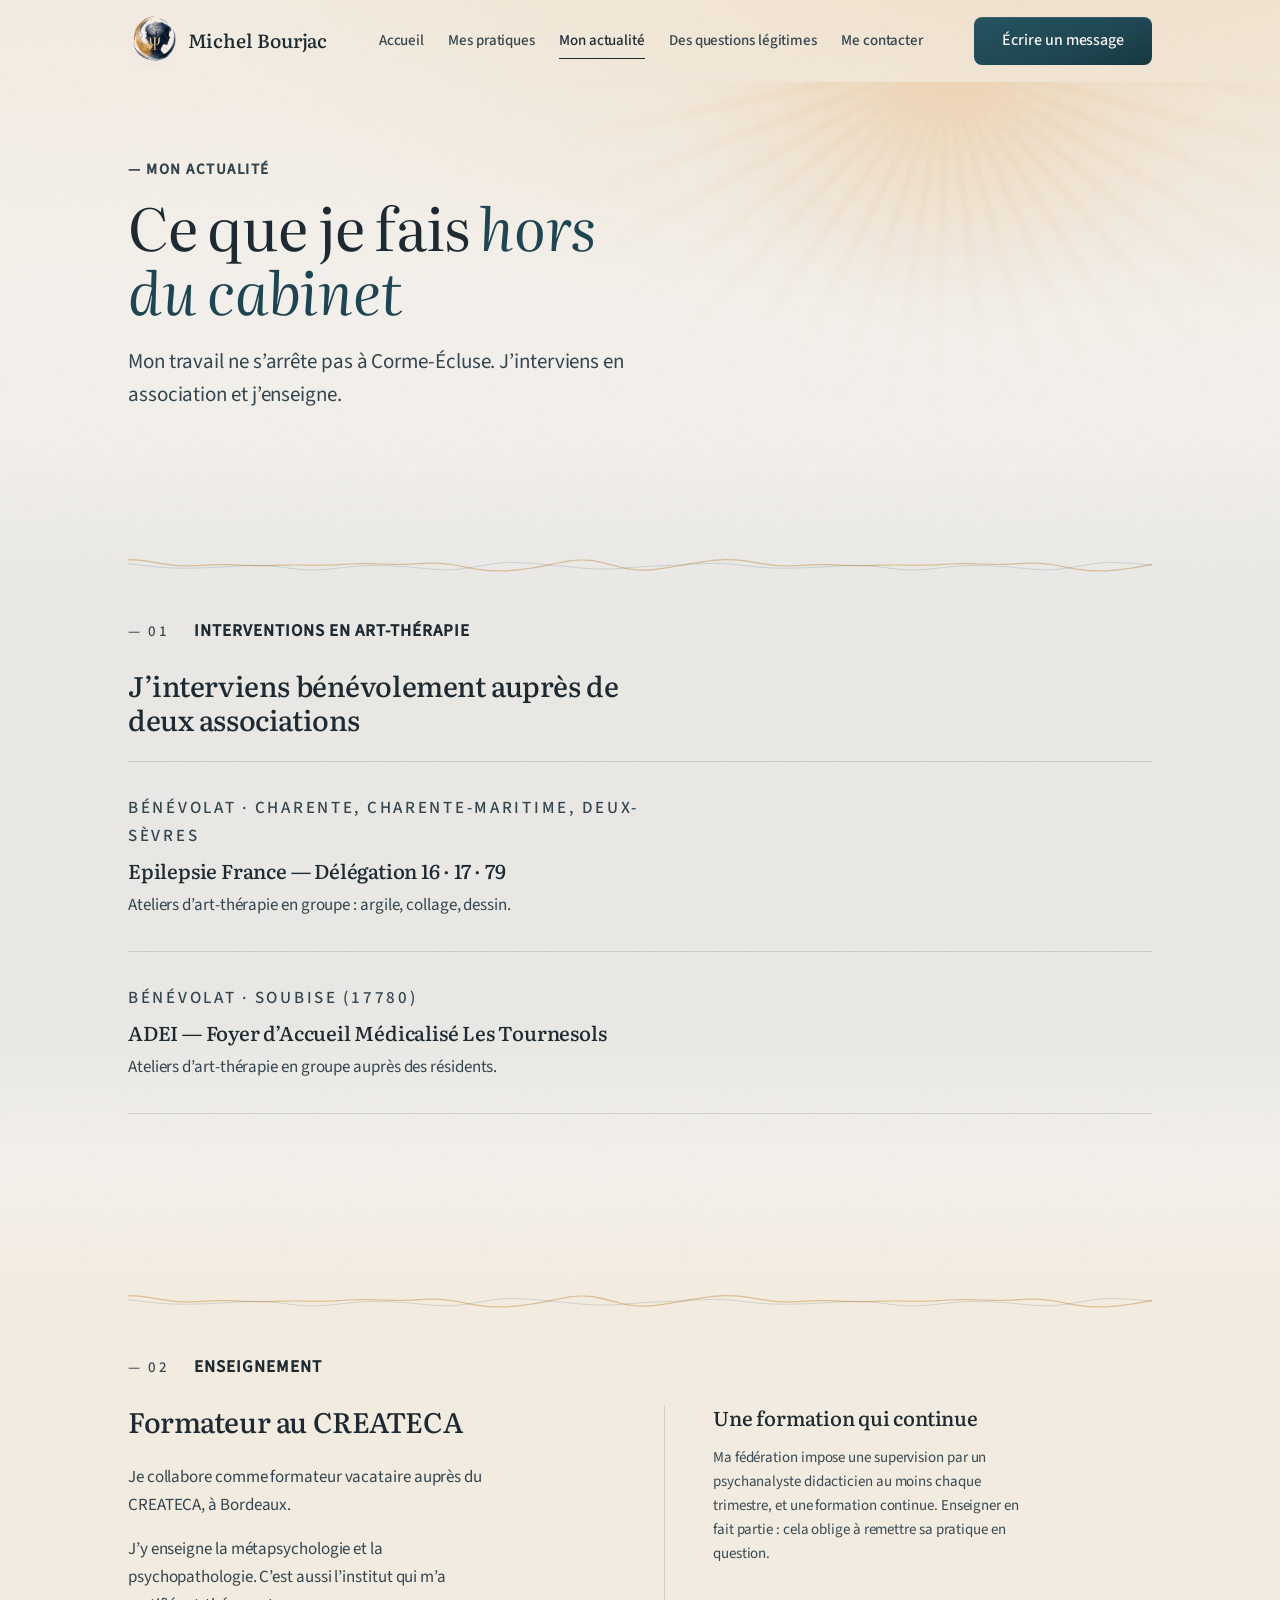
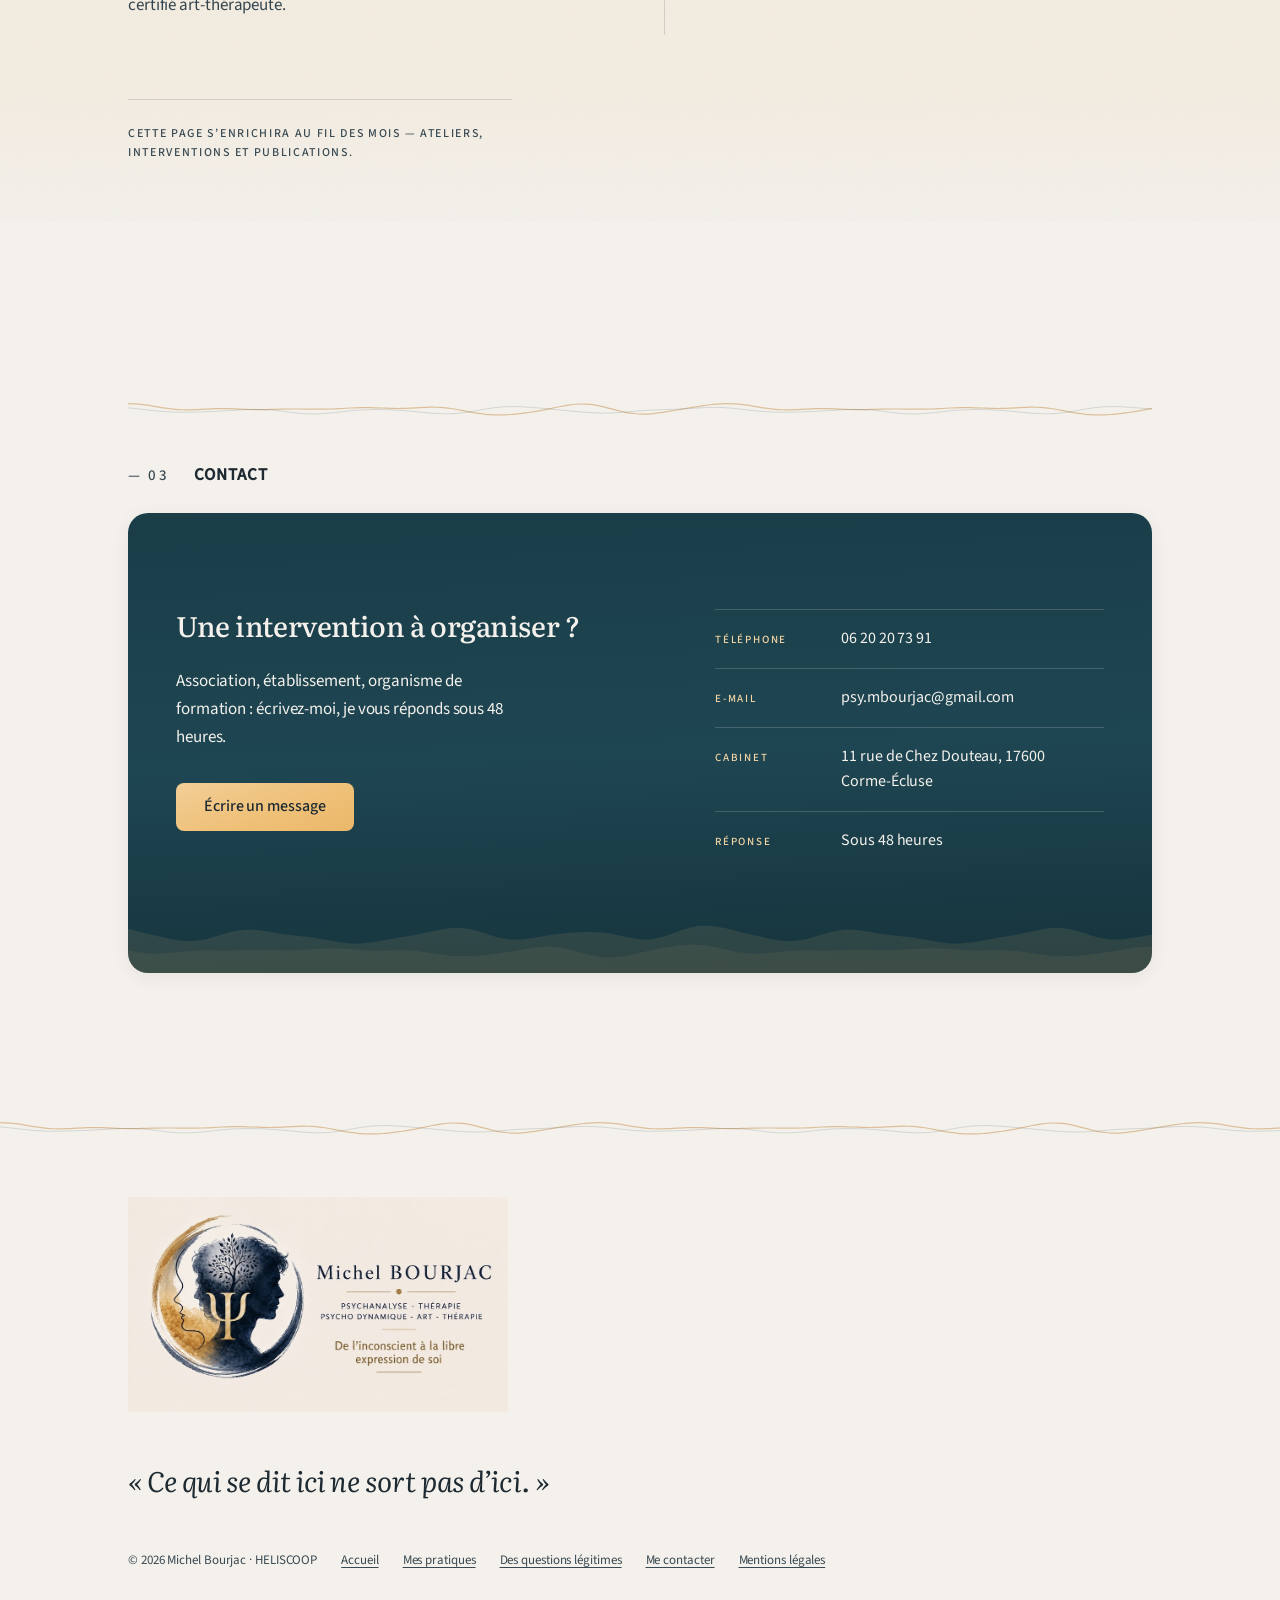
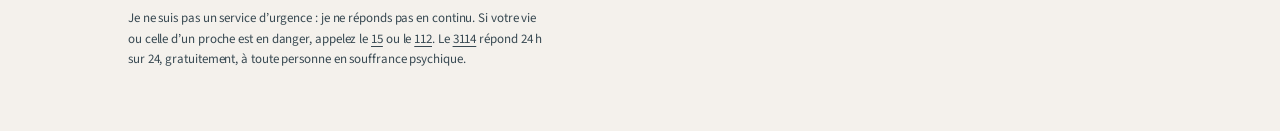
==== commit 6ea0991f: "Add files via upload" ====
--- a/actualite.html
+++ b/actualite.html
@@ -14,9 +14,14 @@
 
   <!-- Polices auto-hébergées — aucune requête vers Google, aucune IP visiteur transmise.
        Fichiers produits par outils/telecharger-polices.ps1 -->
+  <link rel="icon" href="assets/img/favicon/favicon.ico" sizes="any">
+  <link rel="icon" type="image/png" sizes="32x32" href="assets/img/favicon/favicon-32x32.png">
+  <link rel="icon" type="image/png" sizes="16x16" href="assets/img/favicon/favicon-16x16.png">
+  <link rel="apple-touch-icon" sizes="180x180" href="assets/img/favicon/apple-touch-icon.png">
+  <link rel="icon" type="image/png" sizes="192x192" href="assets/img/favicon/favicon-192x192.png">
   <link rel="stylesheet" href="assets/css/fonts.css">
   <link rel="stylesheet" href="assets/css/ds/styles.css">
-  <link rel="stylesheet" href="assets/css/michel.css">
+  <link rel="stylesheet" href="assets/css/michel.css?v=20260818c">
   <link rel="stylesheet" href="assets/css/maree-haute.css">
 </head>
 <body>
@@ -25,8 +30,8 @@
   <header class="site-header">
     <div class="shell bar">
       <a class="brand" href="index.html" aria-label="Michel Bourjac — retour à l'accueil">
+        <img class="brand-logo" src="assets/img/logo-michel-bourjac-embleme.jpg" alt="" width="640" height="768">
         <span class="name">Michel Bourjac</span>
-        <span class="t-label">Psychanalyste &amp; Art-thérapeute</span>
       </a>
       <button class="nav-toggle" type="button" aria-expanded="false" aria-controls="site-nav">
         <span class="bars" aria-hidden="true"><span></span><span></span><span></span></span>
@@ -143,7 +148,8 @@
             </div>
             <dl class="contact-dl">
               <div><dt>Téléphone</dt><dd><a href="tel:+33620207391">06 20 20 73 91</a></dd></div>
-              <div><dt>Cabinet</dt><dd>Corme-Écluse (17600) — parking sur place</dd></div>
+              <div><dt>E-mail</dt><dd><a href="mailto:psy.mbourjac@gmail.com">psy.mbourjac@gmail.com</a></dd></div>
+              <div><dt>Cabinet</dt><dd>11 rue de Chez Douteau, 17600 Corme-Écluse</dd></div>
               <div><dt>Réponse</dt><dd>Sous 48 heures</dd></div>
             </dl>
           </div>
@@ -154,6 +160,7 @@
 
   <footer class="site-footer">
     <div class="shell inner">
+      <img class="footer-logo" src="assets/img/logo-michel-bourjac-horizontal.jpg" width="900" height="509" loading="lazy" decoding="async" alt="Michel Bourjac — Psychanalyse, thérapie psychodynamique, art-thérapie">
       <p class="footer-thought">« Ce qui se dit ici ne sort pas d&rsquo;ici. »</p>
       <nav class="footer-legal" aria-label="Navigation de pied de page">
         <span>© 2026 Michel Bourjac · HELISCOOP</span>
@@ -173,6 +180,6 @@
     </div>
   </footer>
 
-  <script src="assets/js/main.js" defer></script>
+  <script src="assets/js/main.js?v=20260818b" defer></script>
 </body>
 </html>
--- a/assets/css/fonts.css
+++ b/assets/css/fonts.css
@@ -1,27 +1,110 @@
-/* ═══════════════════════════════════════════════════════════
-   POLICES AUTO-HÉBERGÉES — michelbourjac.fr
-
-   Ce fichier est REGÉNÉRÉ par outils/telecharger-polices.ps1.
-   Ne pas l'éditer à la main : la prochaine exécution l'écrasera.
-
-   Tant que le script n'a pas été lancé, les fichiers .woff2
-   n'existent pas et le site s'affiche dans ses polices de repli
-   (Georgia pour les titres, la sans-serif système pour le texte).
-   Le site reste lisible et accessible — seule la typographie change.
-
-   Pourquoi auto-héberger : charger une police depuis Google
-   transmet l'adresse IP du visiteur aux États-Unis, sans base
-   légale. Sur un site de santé mentale, cette IP est une donnée
-   sensible par déduction. La CNIL et la jurisprudence européenne
-   sanctionnent cet usage.
-   ═══════════════════════════════════════════════════════════ */
-
-/* ---------------------------------------------------------------
-   ÉTAT : en attente d'exécution du script.
-
-   À lancer une seule fois, depuis la racine du projet :
-       powershell -ExecutionPolicy Bypass -File outils\telecharger-polices.ps1
-
-   Le script télécharge les woff2 dans site/assets/fonts/ et
-   remplace intégralement ce fichier par les @font-face réels.
-   --------------------------------------------------------------- */
+/* ═══════════════════════════════════════════════════════════
+   POLICES AUTO-HÉBERGÉES — michelbourjac.fr
+
+   FICHIER GÉNÉRÉ — ne pas éditer à la main.
+   Produit par outils/telecharger-polices.ps1 le 12/08/2026 à 16:33.
+
+   Aucune requête vers Google au chargement des pages : l'adresse IP
+   du visiteur n'est transmise à personne. Sous-ensembles latin et
+   latin-ext uniquement. 10 fichiers, 25 blocs écartés
+   (alphabets non utilisés en français).
+   ═══════════════════════════════════════════════════════════ */
+/* Literata 400 italic — latin-ext */
+@font-face {
+  font-family: 'Literata';
+  font-style: italic;
+  font-weight: 400;
+  font-display: swap;
+  src: url('../fonts/literata-400-italic-latin-ext.woff2') format('woff2');
+  unicode-range: U+0100-02BA, U+02BD-02C5, U+02C7-02CC, U+02CE-02D7, U+02DD-02FF, U+0304, U+0308, U+0329, U+1D00-1DBF, U+1E00-1E9F, U+1EF2-1EFF, U+2020, U+20A0-20AB, U+20AD-20C0, U+2113, U+2C60-2C7F, U+A720-A7FF;
+}
+
+/* Literata 400 italic — latin */
+@font-face {
+  font-family: 'Literata';
+  font-style: italic;
+  font-weight: 400;
+  font-display: swap;
+  src: url('../fonts/literata-400-italic-latin.woff2') format('woff2');
+  unicode-range: U+0000-00FF, U+0131, U+0152-0153, U+02BB-02BC, U+02C6, U+02DA, U+02DC, U+0304, U+0308, U+0329, U+2000-206F, U+20AC, U+2122, U+2191, U+2193, U+2212, U+2215, U+FEFF, U+FFFD;
+}
+
+/* Literata 400 normal — latin-ext */
+@font-face {
+  font-family: 'Literata';
+  font-style: normal;
+  font-weight: 400;
+  font-display: swap;
+  src: url('../fonts/literata-400-normal-latin-ext.woff2') format('woff2');
+  unicode-range: U+0100-02BA, U+02BD-02C5, U+02C7-02CC, U+02CE-02D7, U+02DD-02FF, U+0304, U+0308, U+0329, U+1D00-1DBF, U+1E00-1E9F, U+1EF2-1EFF, U+2020, U+20A0-20AB, U+20AD-20C0, U+2113, U+2C60-2C7F, U+A720-A7FF;
+}
+
+/* Literata 400 normal — latin */
+@font-face {
+  font-family: 'Literata';
+  font-style: normal;
+  font-weight: 400;
+  font-display: swap;
+  src: url('../fonts/literata-400-normal-latin.woff2') format('woff2');
+  unicode-range: U+0000-00FF, U+0131, U+0152-0153, U+02BB-02BC, U+02C6, U+02DA, U+02DC, U+0304, U+0308, U+0329, U+2000-206F, U+20AC, U+2122, U+2191, U+2193, U+2212, U+2215, U+FEFF, U+FFFD;
+}
+
+/* Literata 500 normal — latin-ext */
+@font-face {
+  font-family: 'Literata';
+  font-style: normal;
+  font-weight: 500;
+  font-display: swap;
+  src: url('../fonts/literata-500-normal-latin-ext.woff2') format('woff2');
+  unicode-range: U+0100-02BA, U+02BD-02C5, U+02C7-02CC, U+02CE-02D7, U+02DD-02FF, U+0304, U+0308, U+0329, U+1D00-1DBF, U+1E00-1E9F, U+1EF2-1EFF, U+2020, U+20A0-20AB, U+20AD-20C0, U+2113, U+2C60-2C7F, U+A720-A7FF;
+}
+
+/* Literata 500 normal — latin */
+@font-face {
+  font-family: 'Literata';
+  font-style: normal;
+  font-weight: 500;
+  font-display: swap;
+  src: url('../fonts/literata-500-normal-latin.woff2') format('woff2');
+  unicode-range: U+0000-00FF, U+0131, U+0152-0153, U+02BB-02BC, U+02C6, U+02DA, U+02DC, U+0304, U+0308, U+0329, U+2000-206F, U+20AC, U+2122, U+2191, U+2193, U+2212, U+2215, U+FEFF, U+FFFD;
+}
+
+/* Source Sans 3 400 normal — latin-ext */
+@font-face {
+  font-family: 'Source Sans 3';
+  font-style: normal;
+  font-weight: 400;
+  font-display: swap;
+  src: url('../fonts/source-sans-3-400-normal-latin-ext.woff2') format('woff2');
+  unicode-range: U+0100-02BA, U+02BD-02C5, U+02C7-02CC, U+02CE-02D7, U+02DD-02FF, U+0304, U+0308, U+0329, U+1D00-1DBF, U+1E00-1E9F, U+1EF2-1EFF, U+2020, U+20A0-20AB, U+20AD-20C0, U+2113, U+2C60-2C7F, U+A720-A7FF;
+}
+
+/* Source Sans 3 400 normal — latin */
+@font-face {
+  font-family: 'Source Sans 3';
+  font-style: normal;
+  font-weight: 400;
+  font-display: swap;
+  src: url('../fonts/source-sans-3-400-normal-latin.woff2') format('woff2');
+  unicode-range: U+0000-00FF, U+0131, U+0152-0153, U+02BB-02BC, U+02C6, U+02DA, U+02DC, U+0304, U+0308, U+0329, U+2000-206F, U+20AC, U+2122, U+2191, U+2193, U+2212, U+2215, U+FEFF, U+FFFD;
+}
+
+/* Source Sans 3 500 normal — latin-ext */
+@font-face {
+  font-family: 'Source Sans 3';
+  font-style: normal;
+  font-weight: 500;
+  font-display: swap;
+  src: url('../fonts/source-sans-3-500-normal-latin-ext.woff2') format('woff2');
+  unicode-range: U+0100-02BA, U+02BD-02C5, U+02C7-02CC, U+02CE-02D7, U+02DD-02FF, U+0304, U+0308, U+0329, U+1D00-1DBF, U+1E00-1E9F, U+1EF2-1EFF, U+2020, U+20A0-20AB, U+20AD-20C0, U+2113, U+2C60-2C7F, U+A720-A7FF;
+}
+
+/* Source Sans 3 500 normal — latin */
+@font-face {
+  font-family: 'Source Sans 3';
+  font-style: normal;
+  font-weight: 500;
+  font-display: swap;
+  src: url('../fonts/source-sans-3-500-normal-latin.woff2') format('woff2');
+  unicode-range: U+0000-00FF, U+0131, U+0152-0153, U+02BB-02BC, U+02C6, U+02DA, U+02DC, U+0304, U+0308, U+0329, U+2000-206F, U+20AC, U+2122, U+2191, U+2193, U+2212, U+2215, U+FEFF, U+FFFD;
+}
--- a/assets/css/michel.css
+++ b/assets/css/michel.css
@@ -42,6 +42,13 @@
   --cta-bg:           #1E4652;
   --cta-fg:           #F7F4EF;
 
+  /* Erreur de formulaire — SEULE couleur ajoutée à la DA « Marée haute ».
+     Brique obtenue en poussant l'ambre validé #D98A2B vers l'encre #1E2A32 :
+     même famille chaude, aucune teinte étrangère à la palette.
+     Ratios : 9,14:1 sur --surface · 8,13:1 sur --surface-deep → AAA.
+     Elle ne porte JAMAIS l'information seule (texte + ⚠ + aria-invalid). */
+  --erreur:           #7A1F1B;
+
   /* — Polices (Literata + Source Sans 3, chargées via <link>) — */
   --ff-sans:  "Source Sans 3", ui-sans-serif, system-ui, sans-serif;
   --ff-serif: "Literata", Georgia, serif;
@@ -49,6 +56,25 @@
   /* — Conteneur Michel : 1120px (vs 1280 par défaut DS) — */
   --w-shell: 1120px;
 }
+
+/* ─── §1 bis · Barre de défilement — aux couleurs de la DA ───
+   Firefox : propriété standard. WebKit/Chromium/Edge : pseudo-éléments.
+   Pas de support Safari pour scrollbar-color avant la 18.2 — le
+   dégradé WebKit prend le relais sur ces versions. Aucune couleur
+   hors palette « Marée haute ». */
+html {
+  scrollbar-color: var(--accent) var(--surface-deep);
+  scrollbar-width: thin;
+}
+::-webkit-scrollbar { width: 12px; height: 12px; }
+::-webkit-scrollbar-track { background: var(--surface-deep); }
+::-webkit-scrollbar-thumb {
+  background-color: var(--accent);
+  border-radius: 8px;
+  border: 3px solid var(--surface-deep);
+}
+::-webkit-scrollbar-thumb:hover { background-color: var(--accent-strong); }
+::-webkit-scrollbar-corner { background: var(--surface-deep); }
 
 /* ─── §2 · Accessibilité AAA — corrections sur le reset DS ─── */
 /* Focus : la DA impose l'encre, pas l'accent (l'ambre ne porte jamais de sens seul) */
@@ -58,6 +84,13 @@
 }
 /* Survol de lien : jamais d'ambre sur du texte → bleu profond */
 a:hover { color: var(--accent-strong); }
+/* Emphase : 500, la graisse d'insistance du DS — et la seule chargée.
+   Sans cette règle, <strong> vaut 700 par défaut : le navigateur n'ayant
+   ni 600 ni 700 en Source Sans 3, il fabrique un faux gras en épaississant
+   les contours. Bouillie à l'écran, et illisible en petit corps.
+   Deux règles locales (.urgence strong, .ruled-list strong) faisaient déjà
+   ce choix ; on le généralise plutôt que de le répéter. */
+strong, b { font-weight: 500; color: var(--ink); }
 /* Skip-link */
 .skip-link {
   position: absolute; left: var(--m); top: -60px;
@@ -96,10 +129,15 @@
 /* ─── §4 · Composants DS → classes statiques (mêmes règles que les .jsx) ─── */
 
 /* SectionHead — « — 01 · Label » : .section-head vit déjà dans ds/base/layout.css */
+/* Titres de section rendus plus présents (demande Michel, 24/08) : taille et graisse
+   augmentées, tout en restant un repère de navigation plutôt qu&rsquo;un titre visuel concurrent
+   des m-h2 qui suivent. */
 .section-head .label {
-  font-family: var(--ff-sans); font-weight: 500; font-size: 11px;
-  letter-spacing: 0.16em; text-transform: uppercase; color: var(--ink-quiet);
-}
+  font-family: var(--ff-sans); font-weight: 600; font-size: 17px;
+  letter-spacing: 0.06em; text-transform: uppercase; color: var(--ink);
+}
+.section-head .num { font-size: 15px; }
+.t-label.reveal { font-size: 15px; font-weight: 600; letter-spacing: 0.1em; color: var(--ink-soft); }
 
 /* Card */
 .card {
@@ -217,13 +255,41 @@
 }
 .site-header .bar {
   display: flex; align-items: center; justify-content: space-between;
-  gap: var(--m); padding-top: var(--s); padding-bottom: var(--s);
+  gap: var(--m); padding-top: 12px; padding-bottom: 12px;
+  /* Retour Emilien (24/08, 8e passage) : logo +30% (44→57px) SANS
+     agrandir la navbar — le padding vertical cède la place gagnée par
+     le logo (16px→12px). Le bouton "Écrire un message" (min-height
+     48px) fixait jusqu'ici la hauteur de la barre ; le logo, à 57px,
+     la dépasse et devient l'élément qui la détermine désormais — d'où
+     un padding réduit pour que le total ne bouge (quasi) pas :
+     ~80px avant, ~81px maintenant en desktop, et même plus compact
+     en dessous de 1080px (le nav-toggle, 44px, ne domine plus). */
 }
 /* Le CTA garde sa largeur naturelle : c'est la navigation qui cède. */
 .site-header .bar > .btn { flex: 0 0 auto; }
-.brand { display: flex; flex-direction: column; gap: 2px; }
-.brand .name { font-family: var(--ff-serif); font-weight: 500; font-size: 19px; color: var(--ink); }
+
+/* Ancres internes — le header est collant : sans cette réserve,
+   la cible d'une ancre se range DERRIÈRE le header et l'utilisateur
+   atterrit au milieu du contenu, persuadé que le lien est cassé.
+   Valeurs alignées sur la hauteur réelle du header (logo + padding). */
+:where(section, details, h2, h3)[id] { scroll-margin-top: 96px; }
+@media (max-width: 900px) {
+  :where(section, details, h2, h3)[id] { scroll-margin-top: 88px; }
+}
+.brand { display: flex; align-items: center; gap: 12px; flex: 0 0 auto; }
+/* Retour Emilien (24/08, 7e passage) : le texte intégré au logo (nom,
+   sous-titre, baseline) ne peut pas être rendu lisible dans un bandeau
+   de hauteur raisonnable sans un header disproportionné — vérifié en
+   6e passage. Parti retenu : le header ne montre QUE l'emblème (rogné
+   depuis le logo horizontal, sans aucun texte), accompagné d'un vrai nom
+   en HTML — texte net à toute taille, contrairement à du texte figé
+   dans une image raster. Le sous-titre/la baseline ne sont pas repris
+   ici : c'est le rôle du logo complet en pied de page. */
+.brand .name { font-family: var(--ff-serif); font-weight: 500; font-size: 19px; color: var(--ink); white-space: nowrap; }
 .brand:hover .name { color: var(--ink); }
+.brand-logo { height: 57px; width: auto; display: block; }
+@media (max-width: 1080px) { .brand-logo { height: 49px; } .brand .name { font-size: 17px; } }
+@media (max-width: 480px) { .brand-logo { height: 44px; } .brand .name { font-size: 15px; } }
 .site-nav { display: flex; align-items: center; gap: var(--m); }
 .site-nav a {
   font-size: 15px; font-weight: 500; color: var(--ink-soft);
@@ -272,6 +338,26 @@
 .portrait-frame img { width: 100%; height: 100%; object-fit: cover; }
 .figure-caption { margin-top: var(--s); }
 
+/* ─── Fenêtre photo — bande encadrée, la photo défile doucement au
+   scroll (façon hublot). L'image est plus haute que la fenêtre ;
+   main.js décale sa position verticale selon la progression de
+   la bande dans la fenêtre du navigateur. Respecte
+   prefers-reduced-motion : l'image reste alors simplement centrée. ── */
+.photo-window {
+  position: relative; overflow: hidden;
+  border: 1px solid var(--hairline); border-radius: var(--r-m);
+  height: clamp(180px, 26vw, 340px);
+  background: var(--veil-soft);
+}
+.photo-window img {
+  position: absolute; left: 0; top: 0; width: 100%; height: 220%;
+  object-fit: cover; transform: translateY(-60%);
+  will-change: transform;
+}
+@media (prefers-reduced-motion: reduce) {
+  .photo-window img { transform: translateY(-60%) !important; }
+}
+
 /* Orbe d'ambiance — unique effet atmosphérique autorisé */
 .orb {
   position: absolute; top: -10%; right: -6%;
@@ -341,6 +427,14 @@
   padding-top: var(--xl); padding-bottom: var(--xl);
   display: flex; flex-direction: column; gap: var(--m);
 }
+/* Logo horizontal reçu de Michel (24/08) — utilisé aussi dans le header
+   depuis le 6e passage. Ici en pied de page : fond crème identique à
+   --surface, aucune bordure ne se voit.
+   Retour Emilien (24/08, 6e passage) : agrandi (280→380px) pour que la
+   ligne fine « PSYCHANALYSE - THÉRAPIE… » reste lisible, pas seulement
+   le nom. */
+.footer-logo { width: min(380px, 72vw); height: auto; display: block; }
+@media (max-width: 480px) { .footer-logo { width: min(280px, 78vw); } }
 .footer-thought {
   font-family: var(--ff-serif); font-style: italic;
   font-size: clamp(20px, 2.2vw, 28px); line-height: 1.2; color: var(--ink);
@@ -395,6 +489,16 @@
 .acc .acc-body li { font-size: 17px; line-height: 1.7; color: var(--ink-soft); margin-bottom: 6px; }
 .acc .acc-body .m-h3 { margin-top: var(--m); }
 
+/* Accordéon « Mon parcours » — posé sous la grille de la section Qui suis-je ?,
+   il en prolonge le rythme sans allonger la page tant qu'il est replié. */
+.parcours-acc { margin-top: var(--xl); }
+
+/* Note de sigle — renvoi et retour cliquables, cible tactile préservée. */
+.note-sigle { margin-top: var(--m); }
+.note-sigle a { color: var(--ink-quiet); border-bottom: 1px solid var(--hairline-strong); }
+.note-sigle a:hover { color: var(--ink); }
+sup a { text-decoration: none; padding: 0 2px; }
+
 /* En résumé — reformulation courte en tête des réponses longues (FALC).
    Une personne épuisée ou anxieuse doit pouvoir repartir après trois phrases. */
 .acc-resume {
@@ -525,6 +629,254 @@
 .ph--inline::before { display: inline; content: "⏳ "; margin: 0; letter-spacing: normal; text-transform: none; }
 .portrait-frame.ph { display: flex; align-items: center; justify-content: center; text-align: center; padding: var(--l); border-radius: var(--r-m); }
 .portrait-frame.ph::before { content: none; }
+
+/* ─── §6 bis · Galerie d'œuvres ────────────────────────────
+   Tuile carrée, œuvre CONTENUE et jamais rognée : on ne recadre
+   pas le travail de quelqu'un pour faire joli. La tuile s'adapte
+   à l'œuvre, pas l'inverse.
+
+   Deux pièges désamorcés ici :
+   1. la galerie vit dans un .acc-body, où `ul li` reçoit un retrait
+      de 30px et une puce vague en ::before — d'où des colonnes
+      rognées et un chevron parasite au-dessus de chaque tuile.
+      On neutralise, avec la spécificité nécessaire pour gagner.
+   2. l'aspect-ratio est porté par le CADRE, pas par l'image. Posé
+      sur l'image, il entre en conflit avec la hauteur que la grille
+      lui impose en s'étirant, et la tuile part en colonne. Ici la
+      hauteur est bornée par le cadre : plus rien ne peut s'étirer. */
+.galerie,
+.acc-body ul.galerie {
+  list-style: none;
+  margin: var(--l) 0 0;
+  padding: 0;
+  display: grid; grid-template-columns: repeat(3, 1fr); gap: var(--l);
+}
+.galerie > li,
+.acc-body ul.galerie > li {
+  margin: 0; padding: 0; position: static; font-size: inherit;
+}
+.galerie > li::before,
+.acc-body ul.galerie > li::before { content: none; display: none; }
+
+.galerie figure { margin: 0; }
+
+.galerie .cadre {
+  display: flex; align-items: center; justify-content: center;
+  width: 100%; aspect-ratio: 1 / 1;
+  background: var(--surface-deep);
+  border: 1px solid var(--hairline);
+  border-radius: var(--r-s);
+  overflow: hidden;
+}
+/* Retour Emilien (24/08, v2) : même DA que les vignettes-ponctuation
+   (cadre-mini) — bordure fine + coin arrondi, photo au ras du cadre,
+   sans le pourtour matelassé (padding + fond) de la v1. object-fit:
+   contain (et non cover, comme cadre-mini) : contrairement aux photos-
+   ponctuation, ce sont des travaux de patients, à montrer intégralement,
+   jamais recadrés. */
+.galerie .cadre img {
+  display: block;
+  width: 100%; height: 100%;
+  object-fit: contain;
+}
+.galerie figcaption { margin-top: 8px; }
+
+/* Encadré « à valider » posé DANS le contenu — plus fort qu'un .ph
+   parce qu'il porte une réserve juridique, pas une info manquante. */
+.reserve {
+  margin: var(--m) 0 0;
+  padding: var(--s) var(--m);
+  border-left: 3px solid var(--accent-strong);
+  background: var(--surface-deep);
+  font-size: 15px; line-height: 1.55; color: var(--ink-soft);
+  max-width: 60ch;
+}
+
+/* ─── §6 ter · Erreurs de formulaire ───────────────────────
+   Jamais la couleur seule : un texte nommant le champ, relié au
+   champ par aria-describedby, plus un résumé en tête de formulaire.
+   Le rouge n'est qu'un renfort — retirez-le, l'information tient. */
+.form-erreurs {
+  margin: 0 0 var(--l);
+  padding: var(--m);
+  border: 1px solid var(--erreur);
+  border-left: 3px solid var(--erreur);
+  border-radius: var(--r-s);
+  background: var(--surface-deep);
+}
+.form-erreurs[hidden] { display: none; }
+.form-erreurs h2 {
+  font-family: var(--ff-sans); font-size: 16px; font-weight: 500;
+  color: var(--erreur); margin: 0 0 var(--xs);
+}
+.form-erreurs ul { margin: 0; padding-left: 1.2em; }
+.form-erreurs li { font-size: 15px; line-height: 1.6; color: var(--ink-soft); }
+.form-erreurs p { font-size: 15px; line-height: 1.6; color: var(--ink-soft); margin: 0; }
+.form-erreurs a { color: var(--erreur); text-decoration: underline; text-underline-offset: 3px; }
+
+/* Turnstile — widget injecté par le script Cloudflare, taille fixe ~300×65 px */
+.cf-turnstile { margin: var(--s) 0; }
+
+.field .erreur {
+  display: block; margin-top: 6px;
+  font-size: 14px; line-height: 1.5; color: var(--erreur);
+}
+.field .erreur::before { content: "⚠ "; }
+.field input[aria-invalid="true"],
+.field textarea[aria-invalid="true"] {
+  border-color: var(--erreur);
+  box-shadow: inset 0 0 0 1px var(--erreur);
+}
+
+/* ─── §6 quater · Photos reçues le 24/08 — intercalaires, médaillons ───
+   Trois usages distincts, mêmes photos brutes de Michel (17 rue, hiver,
+   Corme-Écluse et alentours), traitées comme la galerie d'œuvres :
+   1000-1600 px, JPEG progressif q78, -strip (aucun EXIF, même prudence
+   que pour les œuvres de patients). */
+
+/* Intercalaires — bandeaux plein largeur (hors .shell, volontairement)
+   entre deux sections.
+   Retour Emilien (24/08, v1) : le voile sombre sur toute la photo
+   « perdait l'intérêt » du cliché pour gagner en lisibilité.
+   Retour Emilien (24/08, v2) : la bande-légende posée EN BAS de la
+   photo (v2, immersive plein cadre) cachait trop du cliché — « on voit
+   encore moins les photos ». Nouveau parti (v3) : plus de superposition
+   du tout. Photo et texte côte à côte, chacun sur sa moitié — la photo
+   est montrée intégralement (aucun pixel masqué), le texte est sur un
+   pavé --ink plein à côté, donc toujours AAA sans dépendre du cliché.
+   .photo-media porte l'image en style inline (background-image), la
+   .legende porte la citation. Empilés en colonne unique sous 800px. */
+.intercalaire,
+.band.band--photo {
+  display: grid;
+  grid-template-columns: 1.15fr 1fr;
+  align-items: stretch;
+  min-height: 340px;
+}
+.intercalaire .photo-media,
+.band.band--photo .photo-media {
+  background-size: cover; background-position: center; background-repeat: no-repeat;
+  min-height: 260px;
+}
+.intercalaire .legende,
+.band.band--photo .legende {
+  position: relative;
+  overflow: hidden; /* clip la nappe de vagues ci-dessous, débordée à dessein */
+  background: var(--ink);
+  display: flex; align-items: center; justify-content: center;
+  padding: var(--xl) var(--l) calc(var(--xl) + 40px);
+}
+/* Retour Emilien (24/08, 4e passage) : la crête d'écume, signature du DS
+   sur tout fond sombre (.dark-panel), manquait sous les pavés de citation.
+   Remise en place — même trame que .dark-panel::after (ambre clair sur
+   fond sombre), pas celle de .band::after (ink sur fond ambre, invisible
+   ici puisque .legende est déjà --ink). */
+.intercalaire .legende::after,
+.band.band--photo .legende::after {
+  content: ""; position: absolute; left: -620px; right: -620px; bottom: 0; height: 44px;
+  pointer-events: none;
+  background-repeat: repeat-x; background-size: 330px 44px;
+  background-image: url("data:image/svg+xml,%3Csvg xmlns='http://www.w3.org/2000/svg' width='600' height='80' viewBox='0 0 600 80'%3E%3Cpath d='M0 32.65Q5 33.05 7.5 33.41Q10 33.76 12.5 34.23Q15 34.71 17.5 35.27Q20 35.83 22.5 36.44Q25 37.04 27.5 37.66Q30 38.29 32.5 38.92Q35 39.56 37.5 40.19Q40 40.82 42.5 41.44Q45 42.06 47.5 42.67Q50 43.27 52.5 43.86Q55 44.44 57.5 44.98Q60 45.53 62.5 46.02Q65 46.5 67.5 46.9Q70 47.3 72.5 47.58Q75 47.87 77.5 48.01Q80 48.15 82.5 48.11Q85 48.08 87.5 47.86Q90 47.64 92.5 47.23Q95 46.83 97.5 46.27Q100 45.7 102.5 45.01Q105 44.31 107.5 43.54Q110 42.77 112.5 41.98Q115 41.2 117.5 40.45Q120 39.71 122.5 39.08Q125 38.44 127.5 37.95Q130 37.47 132.5 37.16Q135 36.85 137.5 36.73Q140 36.62 142.5 36.69Q145 36.75 147.5 36.97Q150 37.19 152.5 37.52Q155 37.86 157.5 38.27Q160 38.67 162.5 39.09Q165 39.52 167.5 39.94Q170 40.36 172.5 40.74Q175 41.12 177.5 41.45Q180 41.78 182.5 42.08Q185 42.37 187.5 42.63Q190 42.89 192.5 43.16Q195 43.42 197.5 43.7Q200 43.98 202.5 44.3Q205 44.62 207.5 44.99Q210 45.37 212.5 45.79Q215 46.21 217.5 46.66Q220 47.12 222.5 47.58Q225 48.05 227.5 48.48Q230 48.92 232.5 49.3Q235 49.67 237.5 49.95Q240 50.22 242.5 50.38Q245 50.53 247.5 50.55Q250 50.56 252.5 50.45Q255 50.33 257.5 50.09Q260 49.85 262.5 49.51Q265 49.17 267.5 48.76Q270 48.35 272.5 47.91Q275 47.46 277.5 47Q280 46.55 282.5 46.1Q285 45.65 287.5 45.22Q290 44.78 292.5 44.36Q295 43.93 297.5 43.51Q300 43.09 302.5 42.66Q305 42.23 307.5 41.77Q310 41.32 312.5 40.83Q315 40.34 317.5 39.81Q320 39.29 322.5 38.75Q325 38.22 327.5 37.7Q330 37.17 332.5 36.7Q335 36.22 337.5 35.84Q340 35.47 342.5 35.23Q345 34.99 347.5 34.92Q350 34.86 352.5 34.99Q355 35.12 357.5 35.45Q360 35.79 362.5 36.31Q365 36.84 367.5 37.52Q370 38.19 372.5 38.97Q375 39.75 377.5 40.57Q380 41.39 382.5 42.17Q385 42.96 387.5 43.66Q390 44.36 392.5 44.91Q395 45.47 397.5 45.86Q400 46.24 402.5 46.42Q405 46.61 407.5 46.61Q410 46.61 412.5 46.45Q415 46.29 417.5 46Q420 45.7 422.5 45.31Q425 44.93 427.5 44.5Q430 44.08 432.5 43.64Q435 43.2 437.5 42.79Q440 42.38 442.5 42.01Q445 41.63 447.5 41.3Q450 40.98 452.5 40.71Q455 40.44 457.5 40.21Q460 39.98 462.5 39.8Q465 39.61 467.5 39.47Q470 39.32 472.5 39.22Q475 39.12 477.5 39.08Q480 39.03 482.5 39.05Q485 39.07 487.5 39.18Q490 39.29 492.5 39.5Q495 39.71 497.5 40.03Q500 40.34 502.5 40.76Q505 41.17 507.5 41.67Q510 42.17 512.5 42.72Q515 43.26 517.5 43.8Q520 44.35 522.5 44.84Q525 45.32 527.5 45.7Q530 46.07 532.5 46.28Q535 46.49 537.5 46.49Q540 46.49 542.5 46.27Q545 46.04 547.5 45.59Q550 45.13 552.5 44.48Q555 43.82 557.5 43Q560 42.18 562.5 41.27Q565 40.35 567.5 39.41Q570 38.47 572.5 37.58Q575 36.68 577.5 35.89Q580 35.11 582.5 34.49Q585 33.87 587.5 33.45Q590 33.04 592.5 32.84Q595 32.63 597.5 32.64L600 32.65L600 80L0 80Z' fill='%23EFC078' fill-opacity='0.16'/%3E%3Cpath d='M0 52.88Q5 53.76 7.5 54.28Q10 54.81 12.5 55.39Q15 55.96 17.5 56.55Q20 57.13 22.5 57.68Q25 58.23 27.5 58.71Q30 59.19 32.5 59.56Q35 59.94 37.5 60.19Q40 60.44 42.5 60.55Q45 60.67 47.5 60.66Q50 60.65 52.5 60.52Q55 60.4 57.5 60.2Q60 60 62.5 59.75Q65 59.5 67.5 59.24Q70 58.98 72.5 58.73Q75 58.49 77.5 58.29Q80 58.09 82.5 57.94Q85 57.79 87.5 57.7Q90 57.62 92.5 57.58Q95 57.54 97.5 57.54Q100 57.54 102.5 57.56Q105 57.58 107.5 57.61Q110 57.63 112.5 57.64Q115 57.65 117.5 57.63Q120 57.62 122.5 57.58Q125 57.54 127.5 57.48Q130 57.43 132.5 57.36Q135 57.29 137.5 57.23Q140 57.17 142.5 57.12Q145 57.07 147.5 57.05Q150 57.02 152.5 57.03Q155 57.03 157.5 57.05Q160 57.08 162.5 57.12Q165 57.17 167.5 57.22Q170 57.26 172.5 57.29Q175 57.32 177.5 57.33Q180 57.33 182.5 57.28Q185 57.24 187.5 57.16Q190 57.07 192.5 56.94Q195 56.81 197.5 56.64Q200 56.48 202.5 56.3Q205 56.13 207.5 55.96Q210 55.79 212.5 55.66Q215 55.53 217.5 55.45Q220 55.36 222.5 55.34Q225 55.33 227.5 55.38Q230 55.44 232.5 55.56Q235 55.68 237.5 55.85Q240 56.02 242.5 56.22Q245 56.41 247.5 56.61Q250 56.82 252.5 57Q255 57.18 257.5 57.32Q260 57.46 262.5 57.55Q265 57.63 267.5 57.66Q270 57.69 272.5 57.67Q275 57.65 277.5 57.6Q280 57.55 282.5 57.49Q285 57.43 287.5 57.39Q290 57.36 292.5 57.37Q295 57.38 297.5 57.46Q300 57.54 302.5 57.7Q305 57.86 307.5 58.1Q310 58.34 312.5 58.66Q315 58.97 317.5 59.34Q320 59.7 322.5 60.09Q325 60.48 327.5 60.87Q330 61.26 332.5 61.61Q335 61.96 337.5 62.25Q340 62.55 342.5 62.76Q345 62.97 347.5 63.1Q350 63.23 352.5 63.27Q355 63.3 357.5 63.25Q360 63.21 362.5 63.09Q365 62.98 367.5 62.8Q370 62.63 372.5 62.41Q375 62.19 377.5 61.93Q380 61.67 382.5 61.39Q385 61.1 387.5 60.78Q390 60.47 392.5 60.13Q395 59.79 397.5 59.42Q400 59.05 402.5 58.65Q405 58.25 407.5 57.83Q410 57.41 412.5 56.98Q415 56.55 417.5 56.13Q420 55.71 422.5 55.33Q425 54.95 427.5 54.64Q430 54.33 432.5 54.12Q435 53.91 437.5 53.83Q440 53.75 442.5 53.82Q445 53.89 447.5 54.12Q450 54.36 452.5 54.75Q455 55.14 457.5 55.67Q460 56.2 462.5 56.84Q465 57.47 467.5 58.16Q470 58.86 472.5 59.57Q475 60.28 477.5 60.95Q480 61.61 482.5 62.19Q485 62.77 487.5 63.22Q490 63.67 492.5 63.97Q495 64.26 497.5 64.39Q500 64.51 502.5 64.47Q505 64.42 507.5 64.22Q510 64.02 512.5 63.69Q515 63.35 517.5 62.91Q520 62.48 522.5 61.97Q525 61.46 527.5 60.91Q530 60.36 532.5 59.79Q535 59.22 537.5 58.65Q540 58.08 542.5 57.53Q545 56.98 547.5 56.45Q550 55.93 552.5 55.44Q555 54.94 557.5 54.49Q560 54.04 562.5 53.64Q565 53.25 567.5 52.91Q570 52.58 572.5 52.33Q575 52.07 577.5 51.91Q580 51.75 582.5 51.7Q585 51.66 587.5 51.73Q590 51.81 592.5 52.02Q595 52.22 597.5 52.55L600 52.88L600 80L0 80Z' fill='%23EFC078' fill-opacity='0.11'/%3E%3C/svg%3E");
+  animation: mb-tide 38s linear infinite;
+}
+.intercalaire .quote,
+.band.band--photo .quote {
+  position: relative; z-index: 1; /* au-dessus de la vague */
+  border-left: none; padding-left: 0;
+  color: var(--surface); text-align: left;
+  font-size: clamp(19px, 1.8vw, 25px); line-height: 1.42; max-width: 30ch;
+  margin: 0;
+}
+/* Alterne le sens photo/texte d'un intercalaire à l'autre — simple
+   respiration visuelle, jamais deux de suite dans le même sens. */
+.intercalaire--inverse .photo-media { order: 2; }
+.intercalaire--inverse .legende { order: 1; }
+
+@media (max-width: 800px) {
+  .intercalaire,
+  .band.band--photo { grid-template-columns: 1fr; min-height: 0; }
+  .intercalaire .photo-media,
+  .band.band--photo .photo-media { min-height: 220px; }
+  .intercalaire .legende,
+  .band.band--photo .legende { padding: var(--l) var(--m) calc(var(--l) + 36px); }
+  .intercalaire .legende::after,
+  .band.band--photo .legende::after { height: 36px; background-size: 270px 36px; }
+  .intercalaire .quote,
+  .band.band--photo .quote { text-align: center; max-width: 34ch; margin: 0 auto; }
+  .intercalaire--inverse .photo-media,
+  .intercalaire--inverse .legende { order: initial; }
+}
+@media (prefers-reduced-motion: reduce) {
+  .intercalaire .legende::after,
+  .band.band--photo .legende::after { animation: none; }
+}
+
+/* .band--photo vit dans .shell (bandeau carte, coins arrondis, overflow
+   hidden hérités de .band) — la grille ci-dessus s'y loge sans rien
+   déborder. Sélecteur composé .band.band--photo (spécificité 0,2,0) :
+   nécessaire pour gagner sur .band de maree-haute.css (dégradé ambre),
+   chargé après michel.css et donc prioritaire à spécificité égale.
+   Le fond est posé en style inline sur .photo-media (background-image) :
+   un url() relatif dans une custom property se résout par rapport à la
+   feuille de style où le var() est utilisé, pas par rapport à la page —
+   piège vérifié en le corrigeant ; en inline il se résout normalement. */
+.band.band--photo {
+  padding: 0;
+  overflow: hidden;
+}
+.band.band--photo::after { content: none; } /* pas de crête d'écume sur une photo */
+
+/* Photos-ponctuation « couple » et « enfants » (24/08) — d'abord posées
+   avec le composant .galerie de l'art-thérapie, jugé trop lourd pour de
+   simples touches décoratives (Michel : « ponctuation dans le site pour
+   casser la monotonie », pas une seconde galerie à documenter). Rangée de
+   petites vignettes, une légende partagée au lieu d'une légende répétée
+   par image, recadrage assumé (contrairement aux œuvres : ce ne sont pas
+   des travaux de patients à donner à voir intégralement). */
+.ponctuation-photos {
+  display: flex; flex-wrap: wrap; align-items: flex-start;
+  gap: var(--s); margin: var(--l) 0 0;
+}
+.ponctuation-photos .cadre-mini {
+  display: block; flex: none;
+  width: 104px; height: 104px; /* retour Emilien (24/08, v2) : trop petit, agrandi de 76→104px */
+  border-radius: var(--r-s);
+  overflow: hidden;
+  border: 1px solid var(--hairline);
+}
+.ponctuation-photos .cadre-mini img {
+  width: 100%; height: 100%; object-fit: cover; display: block;
+}
+.ponctuation-photos + .t-caption { margin-top: var(--xs); }
+@media (max-width: 480px) {
+  .ponctuation-photos .cadre-mini { width: 84px; height: 84px; }
+}
+
+/* Médaillons décoratifs — ponctuation en marge des sections, uniquement
+   sur très grand écran. Choix assumé : sous 1600px de large, la marge
+   entre le contenu (1280px, --w-shell) et le bord ne laisse pas la place
+   de poser un cadre de 96px sans risquer d'empiéter sur le texte — donc
+   pas de médaillon plutôt qu'un médaillon qui nuit à la lisibilité,
+   conformément à la consigne. */
+.medaillon-host { position: relative; }
+.medaillon { display: none; }
+@media (min-width: 1600px) {
+  .medaillon {
+    display: block;
+    position: absolute;
+    top: var(--xxl);
+    width: 96px; height: 96px;
+    border-radius: var(--r-m);
+    overflow: hidden;
+    box-shadow: var(--shadow-2);
+    border: 3px solid var(--surface);
+    z-index: 1;
+  }
+  .medaillon img { width: 100%; height: 100%; object-fit: cover; display: block; }
+  .medaillon--left  { left: calc(50% - 760px); }
+  .medaillon--right { right: calc(50% - 760px); }
+}
+@media (prefers-reduced-motion: reduce) { .medaillon { transition: none; } }
 
 /* ─── §7 · Responsive (DA §8 — une colonne sous 900px) ─── */
 
@@ -561,7 +913,11 @@
   .two-col { grid-template-columns: 1fr; gap: var(--l); }
   .two-col .col + .col { border-left: none; padding-left: 0; border-top: 1px solid var(--hairline); padding-top: var(--l); }
 }
+@media (max-width: 900px) {
+  .galerie, .acc-body ul.galerie { grid-template-columns: repeat(2, 1fr); gap: var(--m); }
+}
 @media (max-width: 640px) {
+  .galerie, .acc-body ul.galerie { grid-template-columns: repeat(2, 1fr); gap: var(--s); }
   .pratiques-grid { grid-template-columns: 1fr; }
   .band { padding: var(--l) var(--m); }
   .steps li { grid-template-columns: 48px 1fr; }
--- a/assets/css/maree-haute.css
+++ b/assets/css/maree-haute.css
@@ -156,7 +156,7 @@
     rgba(30,70,82,0.10) 100%);
 }
 .horizon::after {
-  content: ""; position: absolute; left: 0; right: 0; bottom: 12px; height: 22px;
+  content: ""; position: absolute; left: -620px; right: -620px; bottom: 12px; height: 22px;
   background-image: var(--wave-duo);
   background-repeat: repeat-x; background-size: 600px 22px;
   animation: mb-tide 26s linear infinite;
@@ -207,10 +207,10 @@
   padding: var(--xl) var(--xl) calc(var(--xl) + 24px);
 }
 .band::after {
-  content: ""; position: absolute; left: 0; right: 0; bottom: 0; height: 60px;
+  content: ""; position: absolute; left: -620px; right: -620px; bottom: 0; height: 60px;
   pointer-events: none;
   background-repeat: repeat-x; background-size: 600px 60px;
-  background-image: url("data:image/svg+xml,%3Csvg xmlns='http://www.w3.org/2000/svg' width='600' height='72' viewBox='0 0 600 72'%3E%3Cpath d='M0 29.27Q5 29.65 7.5 29.98Q10 30.31 12.5 30.75Q15 31.2 17.5 31.72Q20 32.24 22.5 32.8Q25 33.37 27.5 33.95Q30 34.54 32.5 35.13Q35 35.72 37.5 36.31Q40 36.9 42.5 37.48Q45 38.06 47.5 38.62Q50 39.19 52.5 39.73Q55 40.27 57.5 40.78Q60 41.29 62.5 41.75Q65 42.2 67.5 42.58Q70 42.95 72.5 43.22Q75 43.48 77.5 43.61Q80 43.74 82.5 43.7Q85 43.67 87.5 43.47Q90 43.26 92.5 42.88Q95 42.51 97.5 41.98Q100 41.45 102.5 40.8Q105 40.16 107.5 39.44Q110 38.72 112.5 37.98Q115 37.25 117.5 36.56Q120 35.87 122.5 35.27Q125 34.68 127.5 34.23Q130 33.77 132.5 33.48Q135 33.2 137.5 33.09Q140 32.98 142.5 33.04Q145 33.1 147.5 33.3Q150 33.51 152.5 33.83Q155 34.14 157.5 34.52Q160 34.89 162.5 35.29Q165 35.69 167.5 36.08Q170 36.47 172.5 36.83Q175 37.18 177.5 37.49Q180 37.8 182.5 38.07Q185 38.34 187.5 38.59Q190 38.83 192.5 39.08Q195 39.32 197.5 39.59Q200 39.85 202.5 40.15Q205 40.45 207.5 40.8Q210 41.14 212.5 41.53Q215 41.93 217.5 42.36Q220 42.78 222.5 43.22Q225 43.65 227.5 44.05Q230 44.46 232.5 44.81Q235 45.16 237.5 45.41Q240 45.67 242.5 45.81Q245 45.96 247.5 45.98Q250 45.99 252.5 45.88Q255 45.77 257.5 45.55Q260 45.32 262.5 45Q265 44.69 267.5 44.31Q270 43.93 272.5 43.52Q275 43.1 277.5 42.67Q280 42.25 282.5 41.83Q285 41.41 287.5 41Q290 40.59 292.5 40.2Q295 39.81 297.5 39.42Q300 39.02 302.5 38.62Q305 38.22 307.5 37.79Q310 37.36 312.5 36.91Q315 36.45 317.5 35.96Q320 35.47 322.5 34.97Q325 34.47 327.5 33.98Q330 33.49 332.5 33.05Q335 32.61 337.5 32.25Q340 31.9 342.5 31.67Q345 31.45 347.5 31.39Q350 31.33 352.5 31.45Q355 31.58 357.5 31.89Q360 32.21 362.5 32.7Q365 33.18 367.5 33.81Q370 34.45 372.5 35.17Q375 35.9 377.5 36.66Q380 37.43 382.5 38.16Q385 38.9 387.5 39.55Q390 40.2 392.5 40.72Q395 41.24 397.5 41.59Q400 41.95 402.5 42.12Q405 42.3 407.5 42.3Q410 42.31 412.5 42.16Q415 42 417.5 41.73Q420 41.45 422.5 41.09Q425 40.74 427.5 40.34Q430 39.94 432.5 39.53Q435 39.12 437.5 38.73Q440 38.35 442.5 38Q445 37.66 447.5 37.35Q450 37.05 452.5 36.8Q455 36.54 457.5 36.33Q460 36.12 462.5 35.95Q465 35.77 467.5 35.64Q470 35.5 472.5 35.41Q475 35.31 477.5 35.27Q480 35.22 482.5 35.25Q485 35.27 487.5 35.37Q490 35.47 492.5 35.66Q495 35.86 497.5 36.16Q500 36.45 502.5 36.84Q505 37.23 507.5 37.69Q510 38.16 512.5 38.66Q515 39.17 517.5 39.68Q520 40.19 522.5 40.64Q525 41.1 527.5 41.45Q530 41.8 532.5 41.99Q535 42.19 537.5 42.19Q540 42.19 542.5 41.98Q545 41.77 547.5 41.35Q550 40.93 552.5 40.31Q555 39.7 557.5 38.94Q560 38.17 562.5 37.31Q565 36.46 567.5 35.59Q570 34.71 572.5 33.87Q575 33.03 577.5 32.3Q580 31.57 582.5 31Q585 30.42 587.5 30.03Q590 29.64 592.5 29.45Q595 29.26 597.5 29.27L600 29.27L600 72L0 72Z' fill='%231E2A32' fill-opacity='0.07'/%3E%3Cpath d='M0 47.14Q5 47.97 7.5 48.47Q10 48.97 12.5 49.52Q15 50.06 17.5 50.62Q20 51.17 22.5 51.7Q25 52.22 27.5 52.67Q30 53.13 32.5 53.48Q35 53.84 37.5 54.08Q40 54.32 42.5 54.43Q45 54.54 47.5 54.52Q50 54.51 52.5 54.39Q55 54.28 57.5 54.09Q60 53.9 62.5 53.66Q65 53.43 67.5 53.18Q70 52.93 72.5 52.7Q75 52.47 77.5 52.27Q80 52.08 82.5 51.94Q85 51.8 87.5 51.72Q90 51.64 92.5 51.61Q95 51.57 97.5 51.57Q100 51.57 102.5 51.59Q105 51.6 107.5 51.62Q110 51.65 112.5 51.66Q115 51.66 117.5 51.65Q120 51.64 122.5 51.61Q125 51.57 127.5 51.52Q130 51.46 132.5 51.39Q135 51.33 137.5 51.27Q140 51.21 142.5 51.16Q145 51.12 147.5 51.09Q150 51.07 152.5 51.08Q155 51.08 157.5 51.11Q160 51.13 162.5 51.17Q165 51.21 167.5 51.25Q170 51.3 172.5 51.33Q175 51.36 177.5 51.36Q180 51.36 182.5 51.32Q185 51.28 187.5 51.2Q190 51.11 192.5 50.99Q195 50.87 197.5 50.72Q200 50.56 202.5 50.39Q205 50.22 207.5 50.06Q210 49.9 212.5 49.77Q215 49.65 217.5 49.57Q220 49.49 222.5 49.48Q225 49.46 227.5 49.52Q230 49.57 232.5 49.68Q235 49.79 237.5 49.95Q240 50.12 242.5 50.3Q245 50.49 247.5 50.69Q250 50.88 252.5 51.05Q255 51.22 257.5 51.36Q260 51.49 262.5 51.57Q265 51.65 267.5 51.68Q270 51.71 272.5 51.69Q275 51.67 277.5 51.62Q280 51.57 282.5 51.52Q285 51.46 287.5 51.42Q290 51.39 292.5 51.4Q295 51.41 297.5 51.48Q300 51.56 302.5 51.72Q305 51.87 307.5 52.1Q310 52.33 312.5 52.62Q315 52.92 317.5 53.27Q320 53.62 322.5 53.99Q325 54.36 327.5 54.73Q330 55.09 332.5 55.42Q335 55.76 337.5 56.04Q340 56.32 342.5 56.52Q345 56.72 347.5 56.84Q350 56.97 352.5 57Q355 57.04 357.5 57Q360 56.95 362.5 56.84Q365 56.73 367.5 56.56Q370 56.4 372.5 56.19Q375 55.98 377.5 55.73Q380 55.49 382.5 55.22Q385 54.95 387.5 54.65Q390 54.35 392.5 54.03Q395 53.7 397.5 53.34Q400 52.99 402.5 52.62Q405 52.24 407.5 51.84Q410 51.44 412.5 51.03Q415 50.62 417.5 50.22Q420 49.82 422.5 49.46Q425 49.1 427.5 48.8Q430 48.51 432.5 48.31Q435 48.11 437.5 48.03Q440 47.96 442.5 48.03Q445 48.1 447.5 48.32Q450 48.54 452.5 48.91Q455 49.28 457.5 49.78Q460 50.29 462.5 50.89Q465 51.49 467.5 52.16Q470 52.82 472.5 53.49Q475 54.16 477.5 54.8Q480 55.43 482.5 55.98Q485 56.53 487.5 56.96Q490 57.39 492.5 57.67Q495 57.95 497.5 58.06Q500 58.18 502.5 58.14Q505 58.1 507.5 57.91Q510 57.72 512.5 57.41Q515 57.09 517.5 56.67Q520 56.26 522.5 55.77Q525 55.29 527.5 54.77Q530 54.24 532.5 53.7Q535 53.16 537.5 52.62Q540 52.08 542.5 51.55Q545 51.03 547.5 50.53Q550 50.03 552.5 49.56Q555 49.1 557.5 48.67Q560 48.24 562.5 47.87Q565 47.49 567.5 47.17Q570 46.85 572.5 46.61Q575 46.37 577.5 46.22Q580 46.07 582.5 46.02Q585 45.98 587.5 46.05Q590 46.12 592.5 46.31Q595 46.51 597.5 46.83L600 47.14L600 72L0 72Z' fill='%231E2A32' fill-opacity='0.05'/%3E%3C/svg%3E");
+  background-image: url("data:image/svg+xml,%3Csvg xmlns='http://www.w3.org/2000/svg' width='600' height='72' viewBox='0 0 600 72' preserveAspectRatio='none'%3E%3Cpath d='M0 29.27Q5 29.65 7.5 29.98Q10 30.31 12.5 30.75Q15 31.2 17.5 31.72Q20 32.24 22.5 32.8Q25 33.37 27.5 33.95Q30 34.54 32.5 35.13Q35 35.72 37.5 36.31Q40 36.9 42.5 37.48Q45 38.06 47.5 38.62Q50 39.19 52.5 39.73Q55 40.27 57.5 40.78Q60 41.29 62.5 41.75Q65 42.2 67.5 42.58Q70 42.95 72.5 43.22Q75 43.48 77.5 43.61Q80 43.74 82.5 43.7Q85 43.67 87.5 43.47Q90 43.26 92.5 42.88Q95 42.51 97.5 41.98Q100 41.45 102.5 40.8Q105 40.16 107.5 39.44Q110 38.72 112.5 37.98Q115 37.25 117.5 36.56Q120 35.87 122.5 35.27Q125 34.68 127.5 34.23Q130 33.77 132.5 33.48Q135 33.2 137.5 33.09Q140 32.98 142.5 33.04Q145 33.1 147.5 33.3Q150 33.51 152.5 33.83Q155 34.14 157.5 34.52Q160 34.89 162.5 35.29Q165 35.69 167.5 36.08Q170 36.47 172.5 36.83Q175 37.18 177.5 37.49Q180 37.8 182.5 38.07Q185 38.34 187.5 38.59Q190 38.83 192.5 39.08Q195 39.32 197.5 39.59Q200 39.85 202.5 40.15Q205 40.45 207.5 40.8Q210 41.14 212.5 41.53Q215 41.93 217.5 42.36Q220 42.78 222.5 43.22Q225 43.65 227.5 44.05Q230 44.46 232.5 44.81Q235 45.16 237.5 45.41Q240 45.67 242.5 45.81Q245 45.96 247.5 45.98Q250 45.99 252.5 45.88Q255 45.77 257.5 45.55Q260 45.32 262.5 45Q265 44.69 267.5 44.31Q270 43.93 272.5 43.52Q275 43.1 277.5 42.67Q280 42.25 282.5 41.83Q285 41.41 287.5 41Q290 40.59 292.5 40.2Q295 39.81 297.5 39.42Q300 39.02 302.5 38.62Q305 38.22 307.5 37.79Q310 37.36 312.5 36.91Q315 36.45 317.5 35.96Q320 35.47 322.5 34.97Q325 34.47 327.5 33.98Q330 33.49 332.5 33.05Q335 32.61 337.5 32.25Q340 31.9 342.5 31.67Q345 31.45 347.5 31.39Q350 31.33 352.5 31.45Q355 31.58 357.5 31.89Q360 32.21 362.5 32.7Q365 33.18 367.5 33.81Q370 34.45 372.5 35.17Q375 35.9 377.5 36.66Q380 37.43 382.5 38.16Q385 38.9 387.5 39.55Q390 40.2 392.5 40.72Q395 41.24 397.5 41.59Q400 41.95 402.5 42.12Q405 42.3 407.5 42.3Q410 42.31 412.5 42.16Q415 42 417.5 41.73Q420 41.45 422.5 41.09Q425 40.74 427.5 40.34Q430 39.94 432.5 39.53Q435 39.12 437.5 38.73Q440 38.35 442.5 38Q445 37.66 447.5 37.35Q450 37.05 452.5 36.8Q455 36.54 457.5 36.33Q460 36.12 462.5 35.95Q465 35.77 467.5 35.64Q470 35.5 472.5 35.41Q475 35.31 477.5 35.27Q480 35.22 482.5 35.25Q485 35.27 487.5 35.37Q490 35.47 492.5 35.66Q495 35.86 497.5 36.16Q500 36.45 502.5 36.84Q505 37.23 507.5 37.69Q510 38.16 512.5 38.66Q515 39.17 517.5 39.68Q520 40.19 522.5 40.64Q525 41.1 527.5 41.45Q530 41.8 532.5 41.99Q535 42.19 537.5 42.19Q540 42.19 542.5 41.98Q545 41.77 547.5 41.35Q550 40.93 552.5 40.31Q555 39.7 557.5 38.94Q560 38.17 562.5 37.31Q565 36.46 567.5 35.59Q570 34.71 572.5 33.87Q575 33.03 577.5 32.3Q580 31.57 582.5 31Q585 30.42 587.5 30.03Q590 29.64 592.5 29.45Q595 29.26 597.5 29.27L600 29.27L600 72L0 72Z' fill='%231E2A32' fill-opacity='0.07'/%3E%3Cpath d='M0 47.14Q5 47.97 7.5 48.47Q10 48.97 12.5 49.52Q15 50.06 17.5 50.62Q20 51.17 22.5 51.7Q25 52.22 27.5 52.67Q30 53.13 32.5 53.48Q35 53.84 37.5 54.08Q40 54.32 42.5 54.43Q45 54.54 47.5 54.52Q50 54.51 52.5 54.39Q55 54.28 57.5 54.09Q60 53.9 62.5 53.66Q65 53.43 67.5 53.18Q70 52.93 72.5 52.7Q75 52.47 77.5 52.27Q80 52.08 82.5 51.94Q85 51.8 87.5 51.72Q90 51.64 92.5 51.61Q95 51.57 97.5 51.57Q100 51.57 102.5 51.59Q105 51.6 107.5 51.62Q110 51.65 112.5 51.66Q115 51.66 117.5 51.65Q120 51.64 122.5 51.61Q125 51.57 127.5 51.52Q130 51.46 132.5 51.39Q135 51.33 137.5 51.27Q140 51.21 142.5 51.16Q145 51.12 147.5 51.09Q150 51.07 152.5 51.08Q155 51.08 157.5 51.11Q160 51.13 162.5 51.17Q165 51.21 167.5 51.25Q170 51.3 172.5 51.33Q175 51.36 177.5 51.36Q180 51.36 182.5 51.32Q185 51.28 187.5 51.2Q190 51.11 192.5 50.99Q195 50.87 197.5 50.72Q200 50.56 202.5 50.39Q205 50.22 207.5 50.06Q210 49.9 212.5 49.77Q215 49.65 217.5 49.57Q220 49.49 222.5 49.48Q225 49.46 227.5 49.52Q230 49.57 232.5 49.68Q235 49.79 237.5 49.95Q240 50.12 242.5 50.3Q245 50.49 247.5 50.69Q250 50.88 252.5 51.05Q255 51.22 257.5 51.36Q260 51.49 262.5 51.57Q265 51.65 267.5 51.68Q270 51.71 272.5 51.69Q275 51.67 277.5 51.62Q280 51.57 282.5 51.52Q285 51.46 287.5 51.42Q290 51.39 292.5 51.4Q295 51.41 297.5 51.48Q300 51.56 302.5 51.72Q305 51.87 307.5 52.1Q310 52.33 312.5 52.62Q315 52.92 317.5 53.27Q320 53.62 322.5 53.99Q325 54.36 327.5 54.73Q330 55.09 332.5 55.42Q335 55.76 337.5 56.04Q340 56.32 342.5 56.52Q345 56.72 347.5 56.84Q350 56.97 352.5 57Q355 57.04 357.5 57Q360 56.95 362.5 56.84Q365 56.73 367.5 56.56Q370 56.4 372.5 56.19Q375 55.98 377.5 55.73Q380 55.49 382.5 55.22Q385 54.95 387.5 54.65Q390 54.35 392.5 54.03Q395 53.7 397.5 53.34Q400 52.99 402.5 52.62Q405 52.24 407.5 51.84Q410 51.44 412.5 51.03Q415 50.62 417.5 50.22Q420 49.82 422.5 49.46Q425 49.1 427.5 48.8Q430 48.51 432.5 48.31Q435 48.11 437.5 48.03Q440 47.96 442.5 48.03Q445 48.1 447.5 48.32Q450 48.54 452.5 48.91Q455 49.28 457.5 49.78Q460 50.29 462.5 50.89Q465 51.49 467.5 52.16Q470 52.82 472.5 53.49Q475 54.16 477.5 54.8Q480 55.43 482.5 55.98Q485 56.53 487.5 56.96Q490 57.39 492.5 57.67Q495 57.95 497.5 58.06Q500 58.18 502.5 58.14Q505 58.1 507.5 57.91Q510 57.72 512.5 57.41Q515 57.09 517.5 56.67Q520 56.26 522.5 55.77Q525 55.29 527.5 54.77Q530 54.24 532.5 53.7Q535 53.16 537.5 52.62Q540 52.08 542.5 51.55Q545 51.03 547.5 50.53Q550 50.03 552.5 49.56Q555 49.1 557.5 48.67Q560 48.24 562.5 47.87Q565 47.49 567.5 47.17Q570 46.85 572.5 46.61Q575 46.37 577.5 46.22Q580 46.07 582.5 46.02Q585 45.98 587.5 46.05Q590 46.12 592.5 46.31Q595 46.51 597.5 46.83L600 47.14L600 72L0 72Z' fill='%231E2A32' fill-opacity='0.05'/%3E%3C/svg%3E");
   animation: mb-tide 32s linear infinite reverse;
 }
 .band .quote { border-left-color: rgba(30,42,50,0.42); position: relative; }
@@ -266,23 +266,27 @@
    ni le tracé ni la couleur. Décoratif et aria-hidden : aucun impact a11y. */
 .ruled-list li { position: relative; padding-left: 30px; }
 .ruled-list li::before {
-  content: ""; position: absolute; left: 0; top: 25px;
+  /* Centré verticalement sur la hauteur du <li> plutôt qu'à une distance
+     fixe du haut (24/08) : un texte sur 2-3 lignes poussait la vaguelette
+     vers le haut de la case au lieu de la garder au milieu. */
+  content: ""; position: absolute; left: 0; top: 50%;
   width: 18px; height: 7px;
   background-image: var(--wave-mark);
   background-repeat: no-repeat; background-position: center;
   opacity: 0.75;
-  transform: rotate(-10deg);
+  transform: translateY(-50%) rotate(-10deg);
   transform-origin: 50% 50%;
 }
 .acc-body ul { list-style: none; padding-left: 0; }
 .acc-body ul li { position: relative; padding-left: 30px; }
 .acc-body ul li::before {
-  content: ""; position: absolute; left: 0; top: 10px;
+  /* Même correction de centrage que .ruled-list li::before ci-dessus (24/08). */
+  content: ""; position: absolute; left: 0; top: 50%;
   width: 18px; height: 7px;
   background-image: var(--wave-mark);
   background-repeat: no-repeat; background-position: center;
   opacity: 0.7;
-  transform: rotate(-10deg);
+  transform: translateY(-50%) rotate(-10deg);
   transform-origin: 50% 50%;
 }
 .assurances { gap: var(--xl); }
@@ -315,7 +319,7 @@
   filter: blur(50px);
 }
 .dark-panel::after {
-  content: ""; position: absolute; left: 0; right: 0; bottom: 0; height: 80px;
+  content: ""; position: absolute; left: -620px; right: -620px; bottom: 0; height: 80px;
   pointer-events: none;
   background-repeat: repeat-x; background-size: 600px 80px;
   background-image: url("data:image/svg+xml,%3Csvg xmlns='http://www.w3.org/2000/svg' width='600' height='80' viewBox='0 0 600 80'%3E%3Cpath d='M0 32.65Q5 33.05 7.5 33.41Q10 33.76 12.5 34.23Q15 34.71 17.5 35.27Q20 35.83 22.5 36.44Q25 37.04 27.5 37.66Q30 38.29 32.5 38.92Q35 39.56 37.5 40.19Q40 40.82 42.5 41.44Q45 42.06 47.5 42.67Q50 43.27 52.5 43.86Q55 44.44 57.5 44.98Q60 45.53 62.5 46.02Q65 46.5 67.5 46.9Q70 47.3 72.5 47.58Q75 47.87 77.5 48.01Q80 48.15 82.5 48.11Q85 48.08 87.5 47.86Q90 47.64 92.5 47.23Q95 46.83 97.5 46.27Q100 45.7 102.5 45.01Q105 44.31 107.5 43.54Q110 42.77 112.5 41.98Q115 41.2 117.5 40.45Q120 39.71 122.5 39.08Q125 38.44 127.5 37.95Q130 37.47 132.5 37.16Q135 36.85 137.5 36.73Q140 36.62 142.5 36.69Q145 36.75 147.5 36.97Q150 37.19 152.5 37.52Q155 37.86 157.5 38.27Q160 38.67 162.5 39.09Q165 39.52 167.5 39.94Q170 40.36 172.5 40.74Q175 41.12 177.5 41.45Q180 41.78 182.5 42.08Q185 42.37 187.5 42.63Q190 42.89 192.5 43.16Q195 43.42 197.5 43.7Q200 43.98 202.5 44.3Q205 44.62 207.5 44.99Q210 45.37 212.5 45.79Q215 46.21 217.5 46.66Q220 47.12 222.5 47.58Q225 48.05 227.5 48.48Q230 48.92 232.5 49.3Q235 49.67 237.5 49.95Q240 50.22 242.5 50.38Q245 50.53 247.5 50.55Q250 50.56 252.5 50.45Q255 50.33 257.5 50.09Q260 49.85 262.5 49.51Q265 49.17 267.5 48.76Q270 48.35 272.5 47.91Q275 47.46 277.5 47Q280 46.55 282.5 46.1Q285 45.65 287.5 45.22Q290 44.78 292.5 44.36Q295 43.93 297.5 43.51Q300 43.09 302.5 42.66Q305 42.23 307.5 41.77Q310 41.32 312.5 40.83Q315 40.34 317.5 39.81Q320 39.29 322.5 38.75Q325 38.22 327.5 37.7Q330 37.17 332.5 36.7Q335 36.22 337.5 35.84Q340 35.47 342.5 35.23Q345 34.99 347.5 34.92Q350 34.86 352.5 34.99Q355 35.12 357.5 35.45Q360 35.79 362.5 36.31Q365 36.84 367.5 37.52Q370 38.19 372.5 38.97Q375 39.75 377.5 40.57Q380 41.39 382.5 42.17Q385 42.96 387.5 43.66Q390 44.36 392.5 44.91Q395 45.47 397.5 45.86Q400 46.24 402.5 46.42Q405 46.61 407.5 46.61Q410 46.61 412.5 46.45Q415 46.29 417.5 46Q420 45.7 422.5 45.31Q425 44.93 427.5 44.5Q430 44.08 432.5 43.64Q435 43.2 437.5 42.79Q440 42.38 442.5 42.01Q445 41.63 447.5 41.3Q450 40.98 452.5 40.71Q455 40.44 457.5 40.21Q460 39.98 462.5 39.8Q465 39.61 467.5 39.47Q470 39.32 472.5 39.22Q475 39.12 477.5 39.08Q480 39.03 482.5 39.05Q485 39.07 487.5 39.18Q490 39.29 492.5 39.5Q495 39.71 497.5 40.03Q500 40.34 502.5 40.76Q505 41.17 507.5 41.67Q510 42.17 512.5 42.72Q515 43.26 517.5 43.8Q520 44.35 522.5 44.84Q525 45.32 527.5 45.7Q530 46.07 532.5 46.28Q535 46.49 537.5 46.49Q540 46.49 542.5 46.27Q545 46.04 547.5 45.59Q550 45.13 552.5 44.48Q555 43.82 557.5 43Q560 42.18 562.5 41.27Q565 40.35 567.5 39.41Q570 38.47 572.5 37.58Q575 36.68 577.5 35.89Q580 35.11 582.5 34.49Q585 33.87 587.5 33.45Q590 33.04 592.5 32.84Q595 32.63 597.5 32.64L600 32.65L600 80L0 80Z' fill='%23EFC078' fill-opacity='0.11'/%3E%3Cpath d='M0 52.88Q5 53.76 7.5 54.28Q10 54.81 12.5 55.39Q15 55.96 17.5 56.55Q20 57.13 22.5 57.68Q25 58.23 27.5 58.71Q30 59.19 32.5 59.56Q35 59.94 37.5 60.19Q40 60.44 42.5 60.55Q45 60.67 47.5 60.66Q50 60.65 52.5 60.52Q55 60.4 57.5 60.2Q60 60 62.5 59.75Q65 59.5 67.5 59.24Q70 58.98 72.5 58.73Q75 58.49 77.5 58.29Q80 58.09 82.5 57.94Q85 57.79 87.5 57.7Q90 57.62 92.5 57.58Q95 57.54 97.5 57.54Q100 57.54 102.5 57.56Q105 57.58 107.5 57.61Q110 57.63 112.5 57.64Q115 57.65 117.5 57.63Q120 57.62 122.5 57.58Q125 57.54 127.5 57.48Q130 57.43 132.5 57.36Q135 57.29 137.5 57.23Q140 57.17 142.5 57.12Q145 57.07 147.5 57.05Q150 57.02 152.5 57.03Q155 57.03 157.5 57.05Q160 57.08 162.5 57.12Q165 57.17 167.5 57.22Q170 57.26 172.5 57.29Q175 57.32 177.5 57.33Q180 57.33 182.5 57.28Q185 57.24 187.5 57.16Q190 57.07 192.5 56.94Q195 56.81 197.5 56.64Q200 56.48 202.5 56.3Q205 56.13 207.5 55.96Q210 55.79 212.5 55.66Q215 55.53 217.5 55.45Q220 55.36 222.5 55.34Q225 55.33 227.5 55.38Q230 55.44 232.5 55.56Q235 55.68 237.5 55.85Q240 56.02 242.5 56.22Q245 56.41 247.5 56.61Q250 56.82 252.5 57Q255 57.18 257.5 57.32Q260 57.46 262.5 57.55Q265 57.63 267.5 57.66Q270 57.69 272.5 57.67Q275 57.65 277.5 57.6Q280 57.55 282.5 57.49Q285 57.43 287.5 57.39Q290 57.36 292.5 57.37Q295 57.38 297.5 57.46Q300 57.54 302.5 57.7Q305 57.86 307.5 58.1Q310 58.34 312.5 58.66Q315 58.97 317.5 59.34Q320 59.7 322.5 60.09Q325 60.48 327.5 60.87Q330 61.26 332.5 61.61Q335 61.96 337.5 62.25Q340 62.55 342.5 62.76Q345 62.97 347.5 63.1Q350 63.23 352.5 63.27Q355 63.3 357.5 63.25Q360 63.21 362.5 63.09Q365 62.98 367.5 62.8Q370 62.63 372.5 62.41Q375 62.19 377.5 61.93Q380 61.67 382.5 61.39Q385 61.1 387.5 60.78Q390 60.47 392.5 60.13Q395 59.79 397.5 59.42Q400 59.05 402.5 58.65Q405 58.25 407.5 57.83Q410 57.41 412.5 56.98Q415 56.55 417.5 56.13Q420 55.71 422.5 55.33Q425 54.95 427.5 54.64Q430 54.33 432.5 54.12Q435 53.91 437.5 53.83Q440 53.75 442.5 53.82Q445 53.89 447.5 54.12Q450 54.36 452.5 54.75Q455 55.14 457.5 55.67Q460 56.2 462.5 56.84Q465 57.47 467.5 58.16Q470 58.86 472.5 59.57Q475 60.28 477.5 60.95Q480 61.61 482.5 62.19Q485 62.77 487.5 63.22Q490 63.67 492.5 63.97Q495 64.26 497.5 64.39Q500 64.51 502.5 64.47Q505 64.42 507.5 64.22Q510 64.02 512.5 63.69Q515 63.35 517.5 62.91Q520 62.48 522.5 61.97Q525 61.46 527.5 60.91Q530 60.36 532.5 59.79Q535 59.22 537.5 58.65Q540 58.08 542.5 57.53Q545 56.98 547.5 56.45Q550 55.93 552.5 55.44Q555 54.94 557.5 54.49Q560 54.04 562.5 53.64Q565 53.25 567.5 52.91Q570 52.58 572.5 52.33Q575 52.07 577.5 51.91Q580 51.75 582.5 51.7Q585 51.66 587.5 51.73Q590 51.81 592.5 52.02Q595 52.22 597.5 52.55L600 52.88L600 80L0 80Z' fill='%23EFC078' fill-opacity='0.07'/%3E%3C/svg%3E");
@@ -323,7 +327,10 @@
 }
 .dark-panel > .inner { position: relative; z-index: 1; }
 
-.steps .num { color: var(--amber-dusk); }
+/* Le numéro d'étape est un contenu LU, pas un ornement : il passe à
+   --ink-quiet (8,31:1) et non à l'ambre rompu (3,61:1, sous le seuil AAA).
+   L'ambre reste sur les vrais ornements — le signe +/− des accordéons. */
+.steps .num { color: var(--ink-quiet); }
 
 .field input, .field textarea {
   background: rgba(255,255,255,0.55);
@@ -343,8 +350,8 @@
    verticaux observés dans la vague du bandeau. Ici le calque reste
    à sa place et c'est le motif qui glisse : plus rien à rogner. */
 @keyframes mb-tide {
-  from { background-position: 0 0; }
-  to   { background-position: -600px 0; }
+  from { transform: translateX(0); }
+  to   { transform: translateX(-600px); }
 }
 @keyframes mb-sun {
   0%, 100% { transform: translate(0, 0) scale(1); opacity: 0.85; }
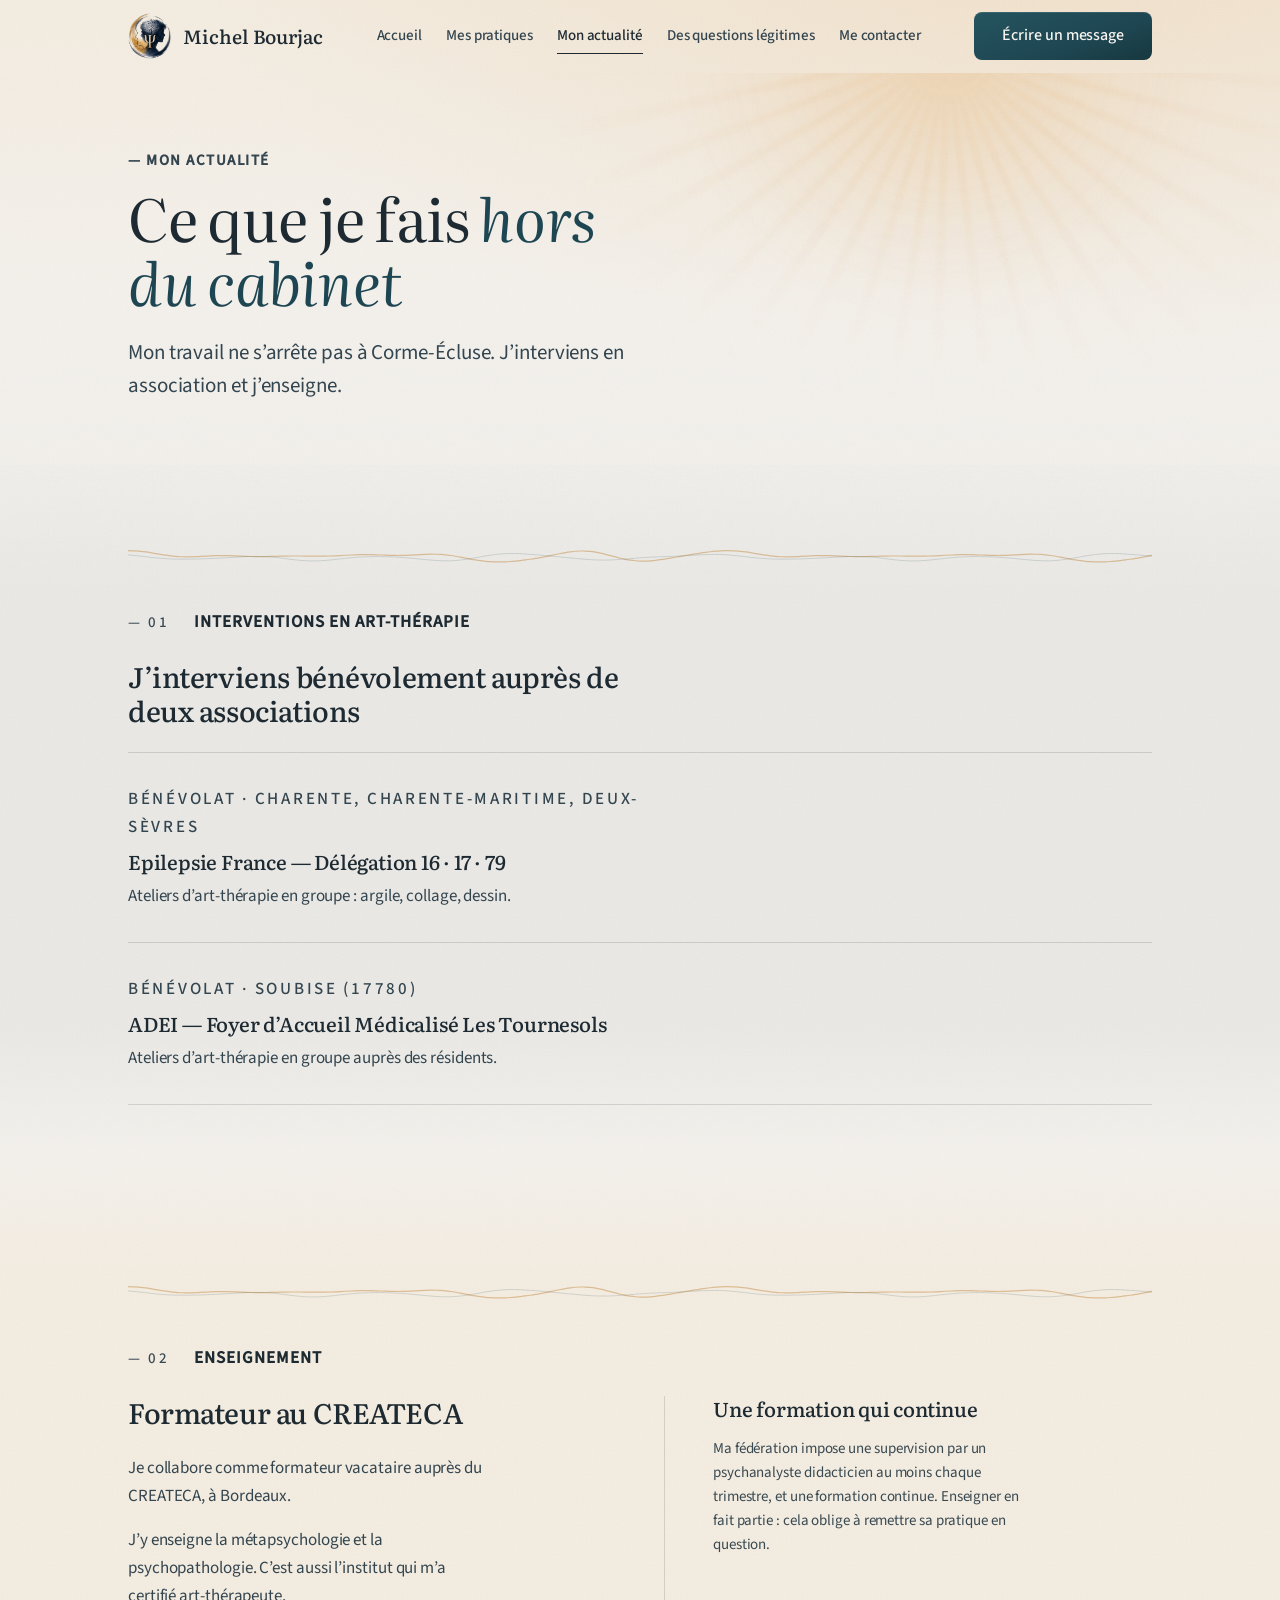
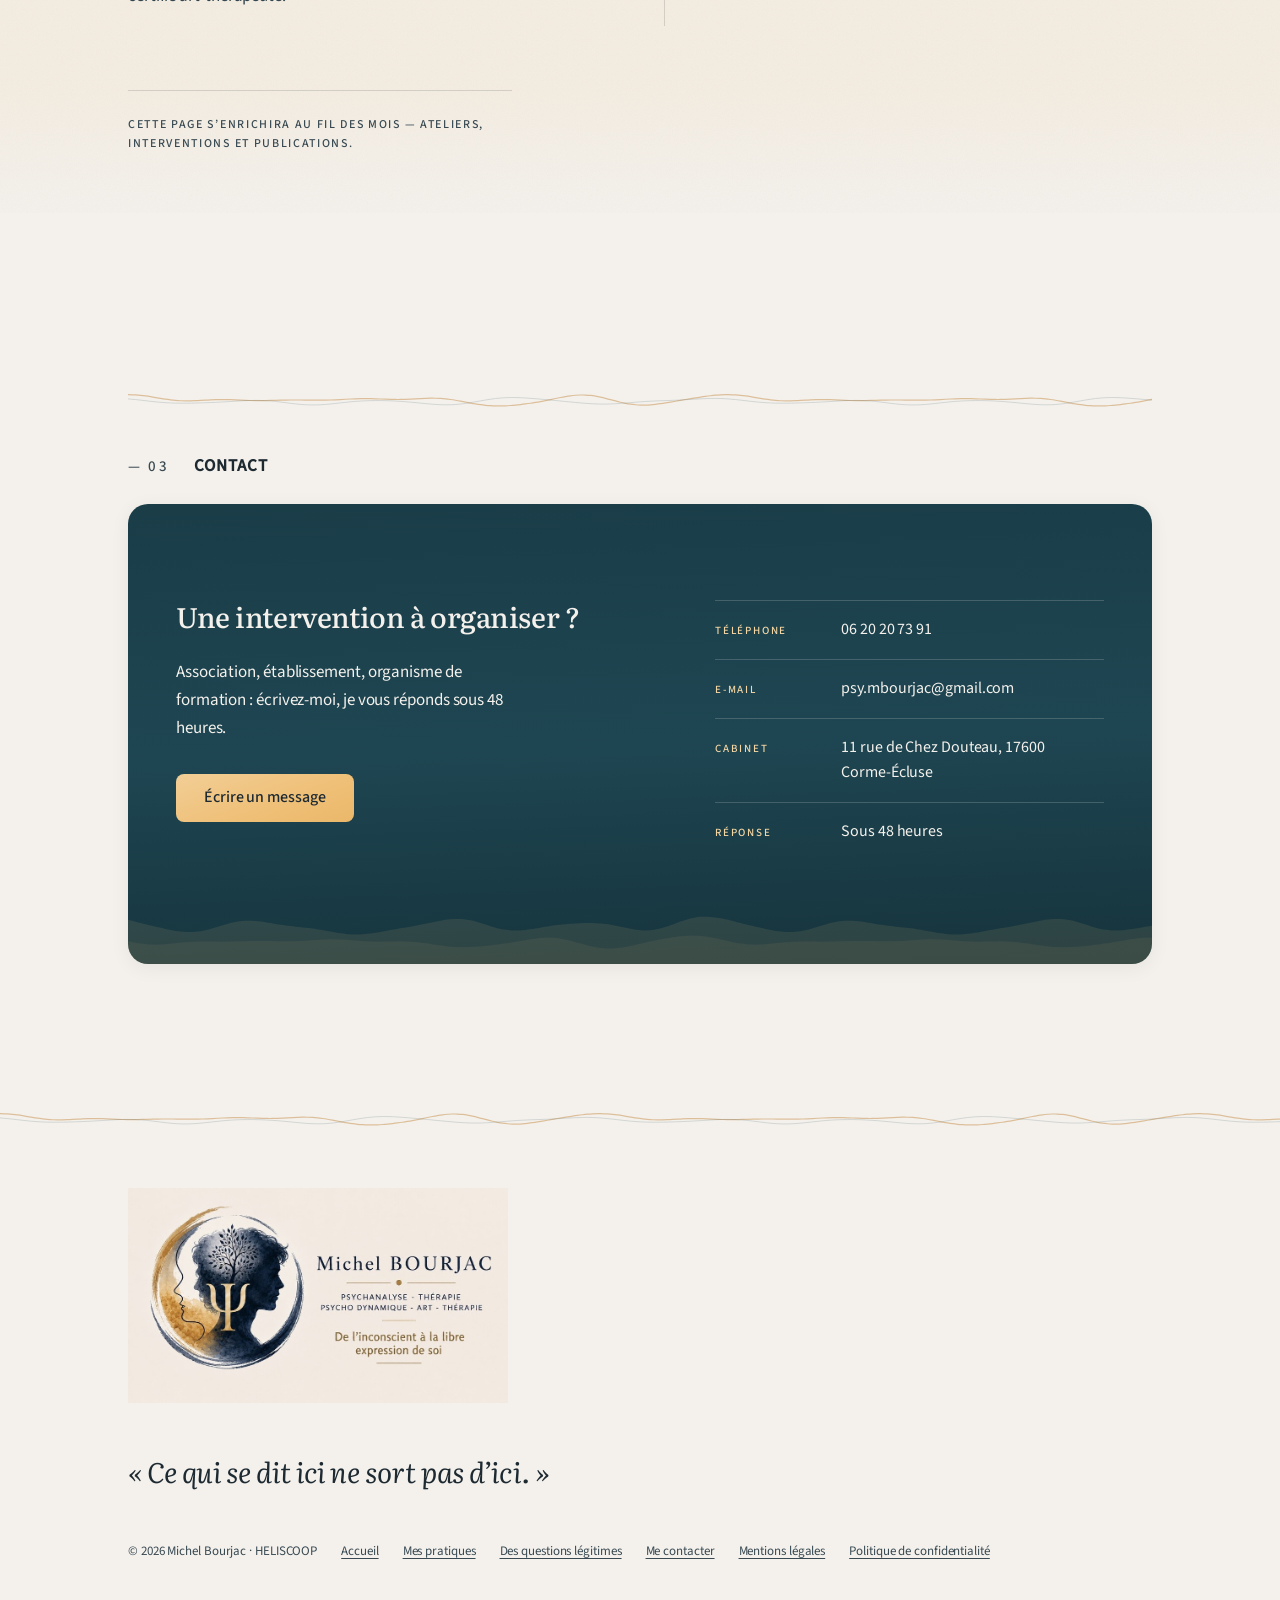
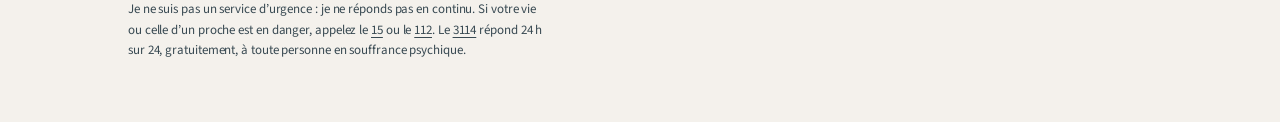
==== commit a318238b: "Add files via upload" ====
--- a/actualite.html
+++ b/actualite.html
@@ -4,7 +4,7 @@
   <meta charset="UTF-8">
   <meta name="viewport" content="width=device-width, initial-scale=1">
   <title>Mon actualité — interventions et formation | Michel Bourjac</title>
-  <meta name="description" content="Interventions bénévoles en art-thérapie auprès d'Epilepsie France et de l'ADEI, et vacations de formateur en métapsychologie au CREATECA Bordeaux. L'actualité de Michel Bourjac.">
+  <meta name="description" content="Interventions bénévoles en art-thérapie (Epilepsie France, ADEI) et formations au CREATECA Bordeaux : l'actualité de Michel Bourjac.">
   <meta property="og:title" content="Mon actualité — Michel Bourjac">
   <meta property="og:description" content="Interventions en art-thérapie, associations partenaires et enseignement.">
   <meta property="og:type" content="article">
@@ -21,7 +21,7 @@
   <link rel="icon" type="image/png" sizes="192x192" href="assets/img/favicon/favicon-192x192.png">
   <link rel="stylesheet" href="assets/css/fonts.css">
   <link rel="stylesheet" href="assets/css/ds/styles.css">
-  <link rel="stylesheet" href="assets/css/michel.css?v=20260818c">
+  <link rel="stylesheet" href="assets/css/michel.css?v=20260825a">
   <link rel="stylesheet" href="assets/css/maree-haute.css">
 </head>
 <body>
@@ -30,7 +30,7 @@
   <header class="site-header">
     <div class="shell bar">
       <a class="brand" href="index.html" aria-label="Michel Bourjac — retour à l'accueil">
-        <img class="brand-logo" src="assets/img/logo-michel-bourjac-embleme.jpg" alt="" width="640" height="768">
+        <img class="brand-logo" src="assets/img/logo-michel-bourjac-embleme-transparent.png" alt="" width="300" height="320">
         <span class="name">Michel Bourjac</span>
       </a>
       <button class="nav-toggle" type="button" aria-expanded="false" aria-controls="site-nav">
@@ -169,6 +169,7 @@
         <a href="questions.html">Des questions légitimes</a>
         <a href="contact.html">Me contacter</a>
         <a href="mentions-legales.html">Mentions légales</a>
+        <a href="confidentialite.html">Politique de confidentialité</a>
       </nav>
       <p class="footer-urgence">
         Je ne suis pas un service d&rsquo;urgence : je ne réponds pas en continu.
--- a/assets/css/michel.css
+++ b/assets/css/michel.css
@@ -287,9 +287,18 @@
    ici : c'est le rôle du logo complet en pied de page. */
 .brand .name { font-family: var(--ff-serif); font-weight: 500; font-size: 19px; color: var(--ink); white-space: nowrap; }
 .brand:hover .name { color: var(--ink); }
-.brand-logo { height: 57px; width: auto; display: block; }
-@media (max-width: 1080px) { .brand-logo { height: 49px; } .brand .name { font-size: 17px; } }
-@media (max-width: 480px) { .brand-logo { height: 44px; } .brand .name { font-size: 15px; } }
+/* Correction 25/08 : ancien fichier embleme = photo d'une carte avec fond
+   creme, non recadree sur le cercle (marge basse environ 2x la marge
+   haute) -- ce qui desalignait visuellement le logo par rapport au nom
+   malgre l'align-items:center de .brand. Remplace par une version
+   detouree (fond transparent) et recadree au plus pres du cercle : la
+   bounding box de l'image correspond maintenant a son contenu visible,
+   donc le centrage vertical de .brand fonctionne correctement. Hauteur
+   ramenee dans la fourchette 36-48px (demandee) -- la navbar en
+   profite pour etre un peu plus compacte qu'avant (57px). */
+.brand-logo { height: 46px; width: auto; display: block; }
+@media (max-width: 1080px) { .brand-logo { height: 40px; } .brand .name { font-size: 17px; } }
+@media (max-width: 480px) { .brand-logo { height: 36px; } .brand .name { font-size: 15px; } }
 .site-nav { display: flex; align-items: center; gap: var(--m); }
 .site-nav a {
   font-size: 15px; font-weight: 500; color: var(--ink-soft);
@@ -757,6 +766,17 @@
 .band.band--photo .photo-media {
   background-size: cover; background-position: center; background-repeat: no-repeat;
   min-height: 260px;
+}
+/* Correction 25/08 (Emilien) : sur l'intercalaire "La psychanalyse permet
+   d'acceder a une existence plus harmonieuse" (index.html), le cadrage
+   centre coupait le bas du paysage (l'arbre dore) alors que .photo-media
+   s'etire (align-items: stretch du parent .intercalaire) sur toute la
+   hauteur de la ligne, plus haute que le min-height de 260px a cause du
+   contenu de .legende. Modificateur scope a CETTE instance seulement --
+   ne pas elargir a .intercalaire .photo-media (impacterait aussi les
+   intercalaires de pratiques.html et questions.html, non concernes). */
+.intercalaire .photo-media.photo-media--align-bottom {
+  background-position: center bottom;
 }
 .intercalaire .legende,
 .band.band--photo .legende {
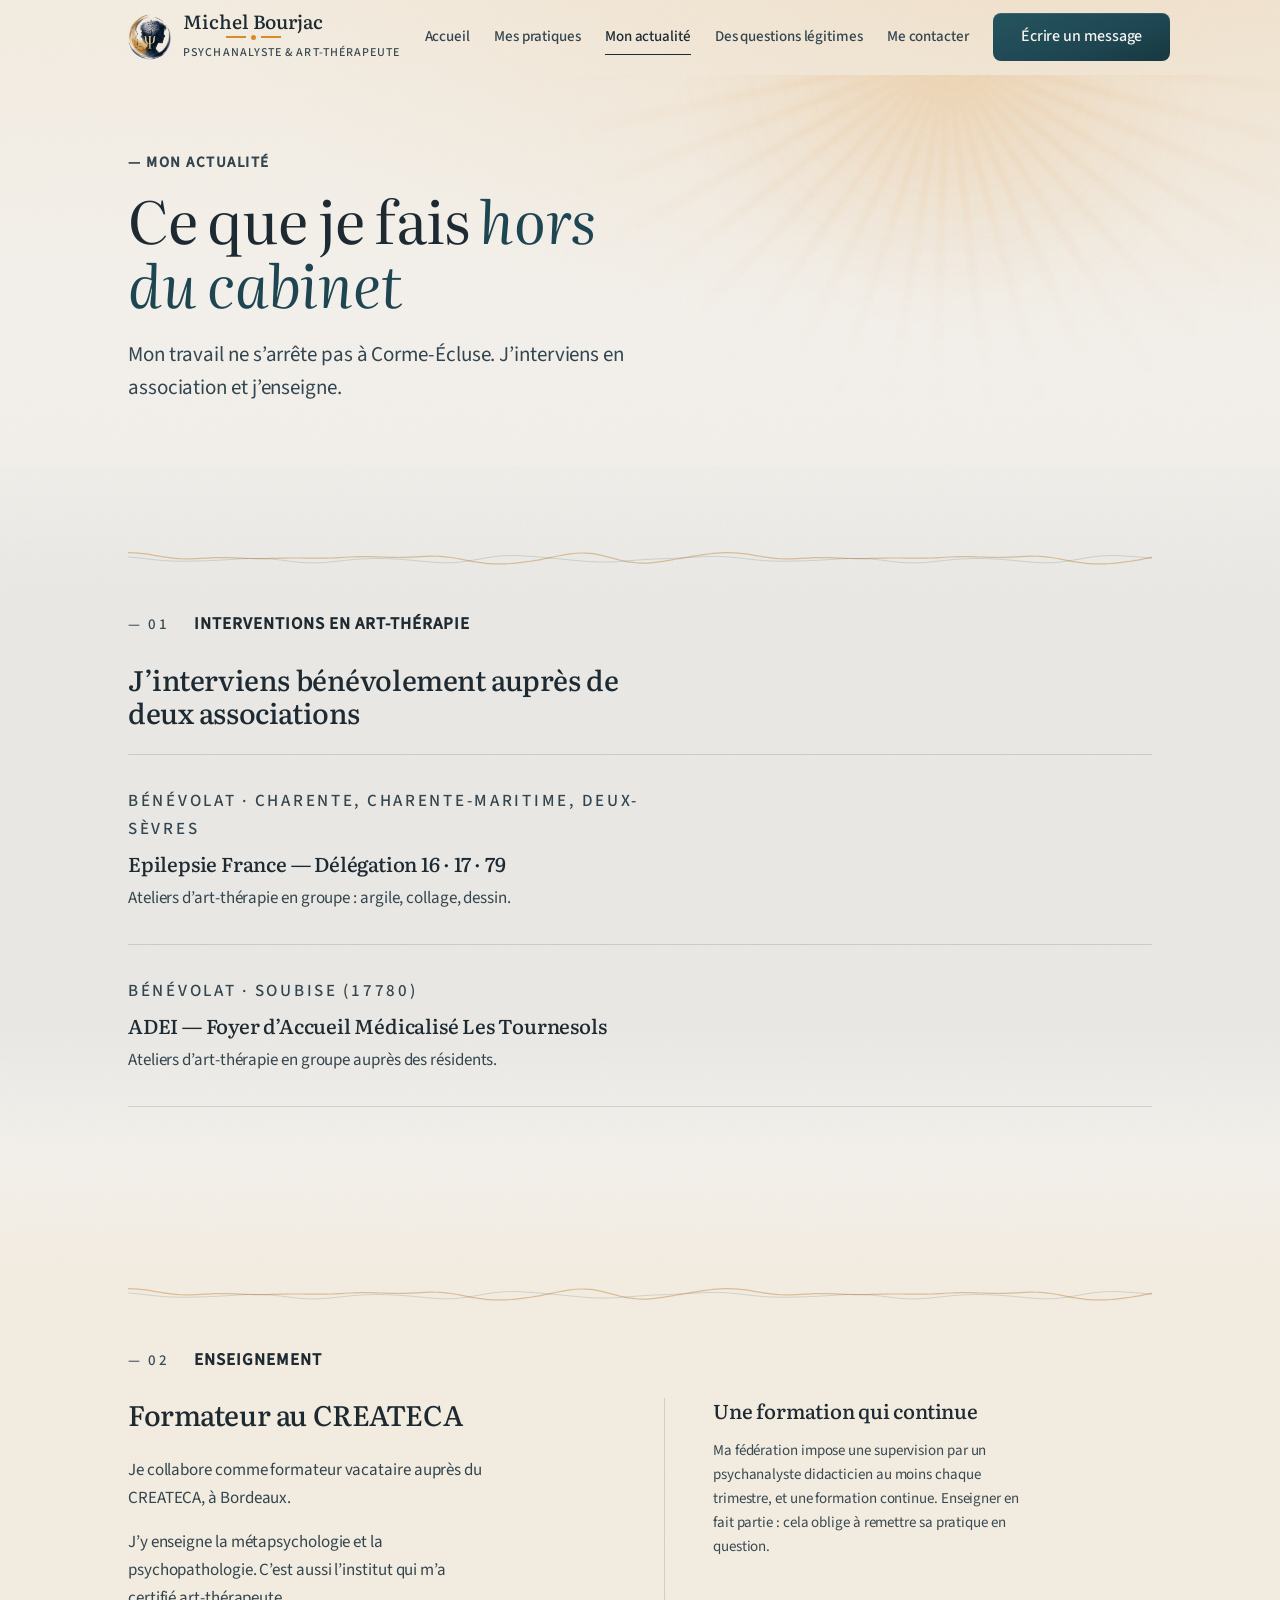
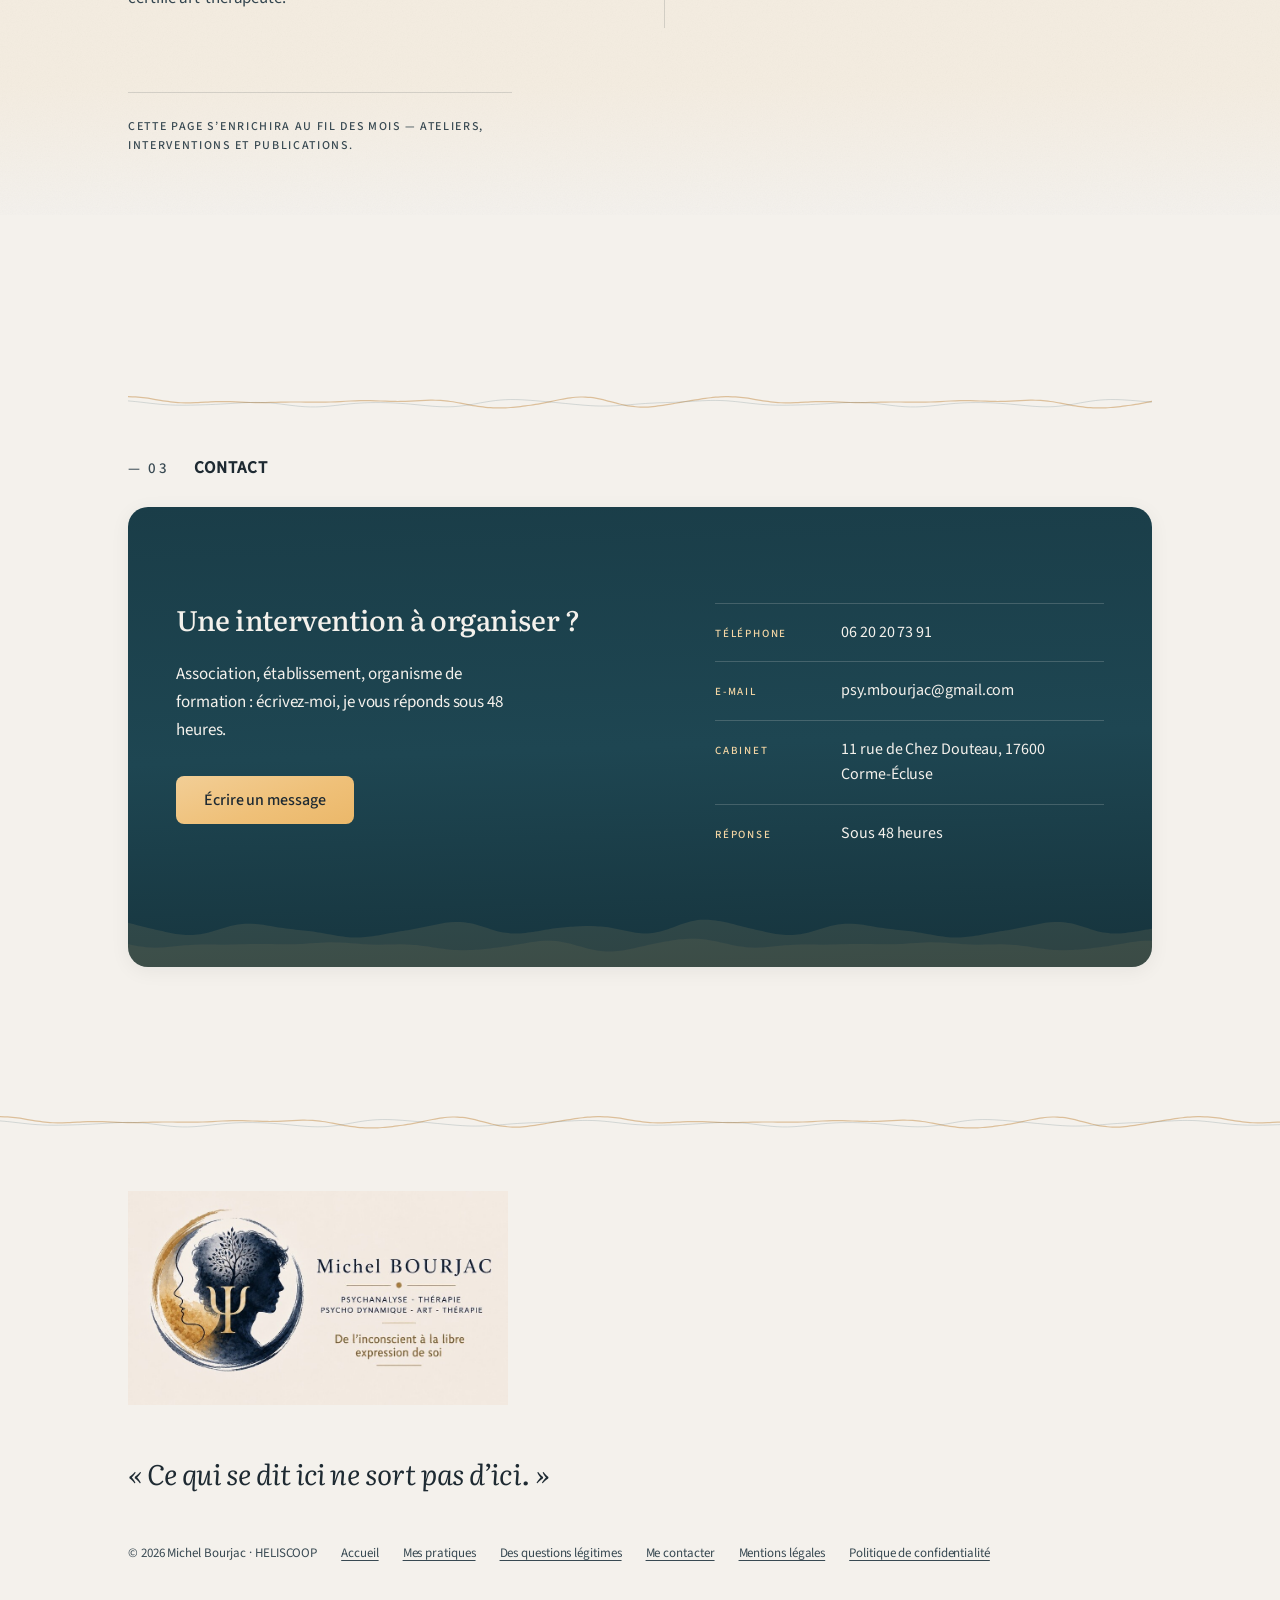
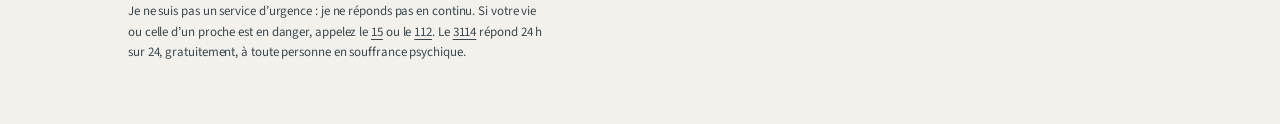
==== commit 9ca66d8f: "Add files via upload" ====
--- a/actualite.html
+++ b/actualite.html
@@ -21,7 +21,7 @@
   <link rel="icon" type="image/png" sizes="192x192" href="assets/img/favicon/favicon-192x192.png">
   <link rel="stylesheet" href="assets/css/fonts.css">
   <link rel="stylesheet" href="assets/css/ds/styles.css">
-  <link rel="stylesheet" href="assets/css/michel.css?v=20260825a">
+  <link rel="stylesheet" href="assets/css/michel.css?v=20260825e">
   <link rel="stylesheet" href="assets/css/maree-haute.css">
 </head>
 <body>
@@ -31,7 +31,13 @@
     <div class="shell bar">
       <a class="brand" href="index.html" aria-label="Michel Bourjac — retour à l'accueil">
         <img class="brand-logo" src="assets/img/logo-michel-bourjac-embleme-transparent.png" alt="" width="300" height="320">
-        <span class="name">Michel Bourjac</span>
+        <span class="brand-text">
+          <span class="name-block">
+            <span class="name">Michel Bourjac</span>
+            <span class="brand-sep" aria-hidden="true"><span class="brand-sep-line"></span><span class="brand-sep-dot"></span><span class="brand-sep-line"></span></span>
+          </span>
+          <span class="tagline">Psychanalyste &amp; Art-thérapeute</span>
+        </span>
       </a>
       <button class="nav-toggle" type="button" aria-expanded="false" aria-controls="site-nav">
         <span class="bars" aria-hidden="true"><span></span><span></span><span></span></span>
--- a/assets/css/michel.css
+++ b/assets/css/michel.css
@@ -280,13 +280,45 @@
 /* Retour Emilien (24/08, 7e passage) : le texte intégré au logo (nom,
    sous-titre, baseline) ne peut pas être rendu lisible dans un bandeau
    de hauteur raisonnable sans un header disproportionné — vérifié en
-   6e passage. Parti retenu : le header ne montre QUE l'emblème (rogné
-   depuis le logo horizontal, sans aucun texte), accompagné d'un vrai nom
-   en HTML — texte net à toute taille, contrairement à du texte figé
-   dans une image raster. Le sous-titre/la baseline ne sont pas repris
-   ici : c'est le rôle du logo complet en pied de page. */
-.brand .name { font-family: var(--ff-serif); font-weight: 500; font-size: 19px; color: var(--ink); white-space: nowrap; }
+   6e passage. Parti retenu à l'époque : le header ne montre QUE
+   l'emblème (rogné depuis le logo horizontal, sans aucun texte),
+   accompagné d'un vrai nom en HTML — texte net à toute taille,
+   contrairement à du texte figé dans une image raster.
+   Retour Michel (25/08) : il souhaite finalement le sous-titre
+   ("Psychanalyste & Art-thérapeute") à côté du nom, avec les
+   séparateurs du logo complet (filet — point — filet). Repris ici en
+   HTML, pas en raster : le problème de hauteur du 7e passage ne se
+   pose donc plus. Le bloc nom + séparateur + sous-titre est empilé en
+   colonne et reste, à chaque palier, plus bas que l'emblème (46 /
+   40 / 36px) : le header ne s'agrandit pas. */
+.brand-text { display: flex; flex-direction: column; justify-content: center; gap: 3px; }
+/* Correction 25/08 (2e retour Michel) : .brand-sep centré par
+   justify-content ne suffisait pas -- il s'etirait a la largeur de
+   TOUTE la colonne (celle du sous-titre, plus large que le nom), donc
+   le point se retrouvait centre sous "PSYCHANALYSTE..." et pas sous
+   "Michel Bourjac". Fix : .name-block regroupe nom + separateur et se
+   dimensionne a son contenu (width: max-content = la largeur du nom,
+   plus large que le separateur) ; le separateur est alors centre a
+   l'interieur de CE bloc, donc precisement sous le nom, independamment
+   de la largeur du sous-titre en dessous. */
+.name-block { display: flex; flex-direction: column; align-items: center; gap: 3px; width: max-content; }
+.brand .name { font-family: var(--ff-serif); font-weight: 500; font-size: 19px; line-height: 1.05; color: var(--ink); white-space: nowrap; }
 .brand:hover .name { color: var(--ink); }
+/* Séparateur décoratif filet — point — filet, repris du logo complet
+   (footer). aria-hidden : purement visuel, le lien porte déjà un
+   aria-label complet. Filets et point partagent la même ambre de la DA,
+   à titre d'objet (non textuel), conformément à la règle §1 du fichier. */
+.brand-sep { display: flex; align-items: center; gap: 5px; height: 5px; }
+.brand-sep-line { width: 20px; height: 2px; background: var(--accent); }
+.brand-sep-dot { width: 5px; height: 5px; border-radius: 50%; background: var(--accent); flex: none; }
+/* Sous-titre : mêmes réglages que .t-label (11px, capitales espacées,
+   ink-quiet) — taille et contraste déjà vérifiés AAA ailleurs sur le
+   site, aucune nouvelle valeur à revalider. */
+.brand .tagline {
+  font-family: var(--ff-sans); font-weight: 500; font-size: 12px;
+  letter-spacing: 0.09em; text-transform: uppercase; color: var(--ink-quiet);
+  white-space: nowrap;
+}
 /* Correction 25/08 : ancien fichier embleme = photo d'une carte avec fond
    creme, non recadree sur le cercle (marge basse environ 2x la marge
    haute) -- ce qui desalignait visuellement le logo par rapport au nom
@@ -297,8 +329,16 @@
    ramenee dans la fourchette 36-48px (demandee) -- la navbar en
    profite pour etre un peu plus compacte qu'avant (57px). */
 .brand-logo { height: 46px; width: auto; display: block; }
-@media (max-width: 1080px) { .brand-logo { height: 40px; } .brand .name { font-size: 17px; } }
-@media (max-width: 480px) { .brand-logo { height: 36px; } .brand .name { font-size: 15px; } }
+@media (max-width: 1080px) {
+  .brand-logo { height: 40px; }
+  .brand .name { font-size: 17px; }
+  .brand .tagline { font-size: 11px; }
+}
+@media (max-width: 480px) {
+  .brand-logo { height: 36px; }
+  .brand .name { font-size: 15px; }
+  .brand .tagline { font-size: 11px; letter-spacing: 0.07em; }
+}
 .site-nav { display: flex; align-items: center; gap: var(--m); }
 .site-nav a {
   font-size: 15px; font-weight: 500; color: var(--ink-soft);
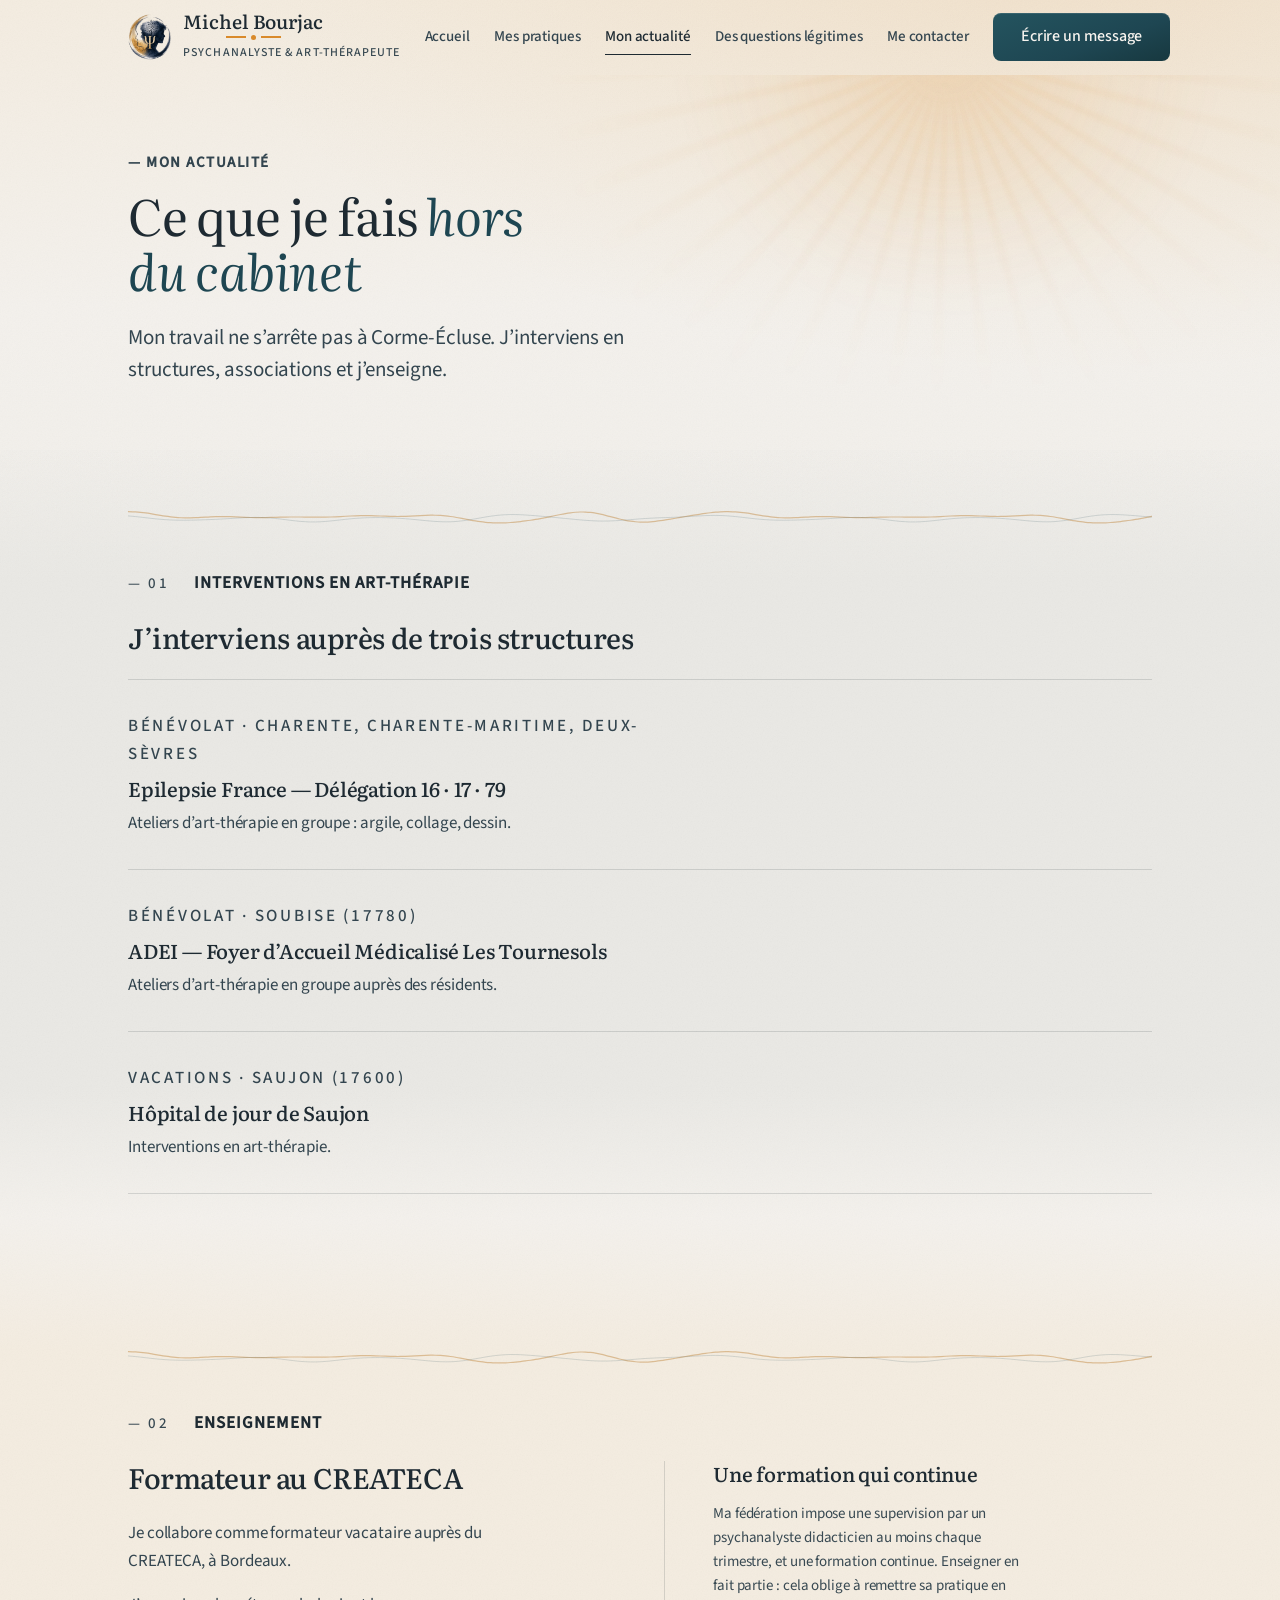
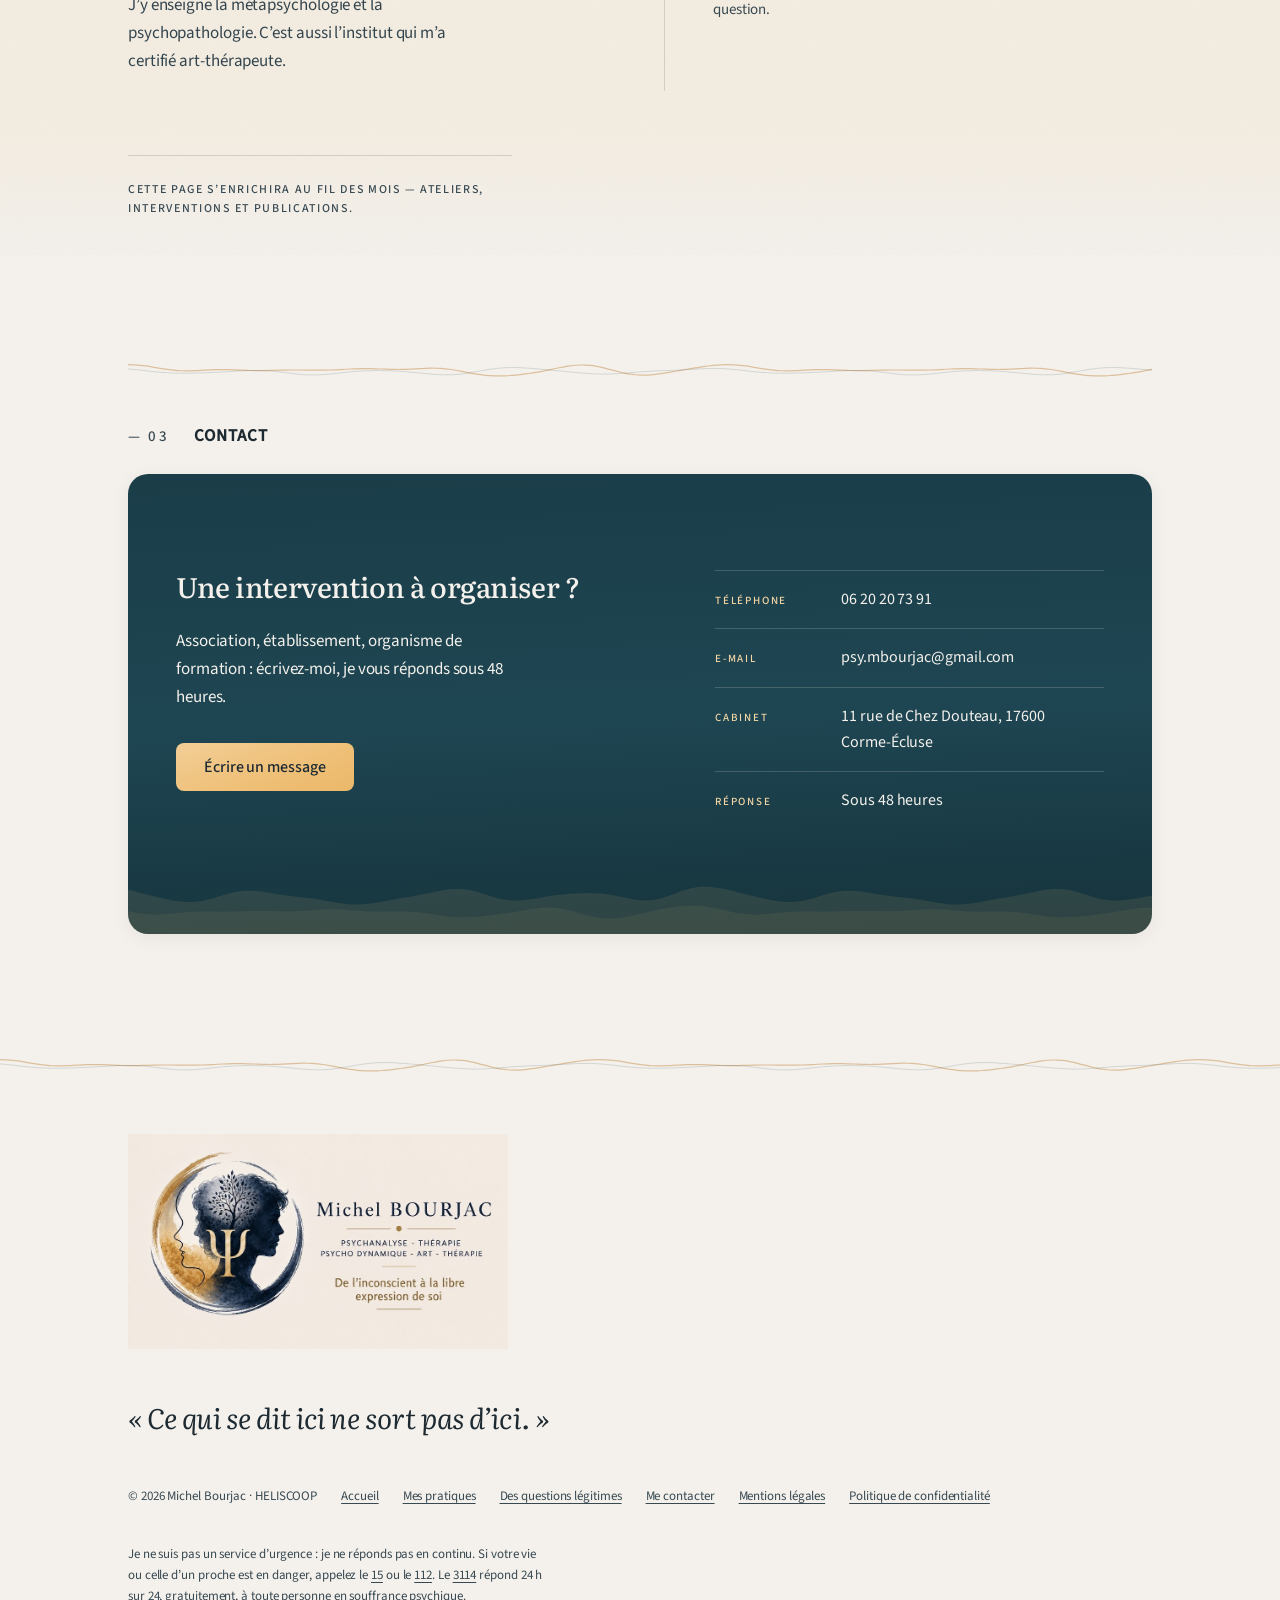
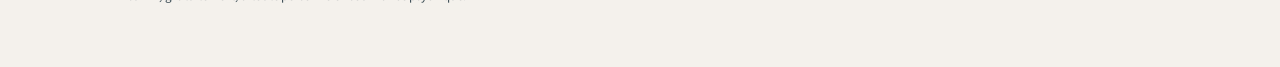
==== commit 552ed7d7: "Add files via upload" ====
--- a/actualite.html
+++ b/actualite.html
@@ -6,7 +6,7 @@
   <title>Mon actualité — interventions et formation | Michel Bourjac</title>
   <meta name="description" content="Interventions bénévoles en art-thérapie (Epilepsie France, ADEI) et formations au CREATECA Bordeaux : l'actualité de Michel Bourjac.">
   <meta property="og:title" content="Mon actualité — Michel Bourjac">
-  <meta property="og:description" content="Interventions en art-thérapie, associations partenaires et enseignement.">
+  <meta property="og:description" content="Interventions en art-thérapie, structures partenaires et enseignement.">
   <meta property="og:type" content="article">
   <meta property="og:url" content="https://michelbourjac.fr/actualite.html">
   <meta property="og:locale" content="fr_FR">
@@ -21,7 +21,7 @@
   <link rel="icon" type="image/png" sizes="192x192" href="assets/img/favicon/favicon-192x192.png">
   <link rel="stylesheet" href="assets/css/fonts.css">
   <link rel="stylesheet" href="assets/css/ds/styles.css">
-  <link rel="stylesheet" href="assets/css/michel.css?v=20260825e">
+  <link rel="stylesheet" href="assets/css/michel.css?v=20260826d">
   <link rel="stylesheet" href="assets/css/maree-haute.css">
 </head>
 <body>
@@ -69,8 +69,8 @@
           Ce que je fais <em class="accent">hors du cabinet</em>
         </h1>
         <p class="m-chapo reveal" style="--reveal-delay: 160ms;">
-          Mon travail ne s&rsquo;arrête pas à Corme-Écluse. J&rsquo;interviens en association et
-          j&rsquo;enseigne.
+          Mon travail ne s&rsquo;arrête pas à Corme-Écluse. J&rsquo;interviens en structures,
+          associations et j&rsquo;enseigne.
         </p>
       </div>
     </section>
@@ -83,7 +83,7 @@
           <span class="label">Interventions en art-thérapie</span>
         </div>
         <h2 id="h-interventions" class="m-h2 reveal" style="max-width:30ch">
-          J&rsquo;interviens bénévolement auprès de deux associations
+          J&rsquo;interviens auprès de trois structures
         </h2>
         <ul class="entries reveal">
           <li>
@@ -95,6 +95,11 @@
             <p class="t-label meta">Bénévolat · Soubise (17780)</p>
             <h3 class="m-h3">ADEI — Foyer d&rsquo;Accueil Médicalisé Les Tournesols</h3>
             <p>Ateliers d&rsquo;art-thérapie en groupe auprès des résidents.</p>
+          </li>
+          <li>
+            <p class="t-label meta">Vacations · Saujon (17600)</p>
+            <h3 class="m-h3">Hôpital de jour de Saujon</h3>
+            <p>Interventions en art-thérapie.</p>
           </li>
         </ul>
       </div>
--- a/assets/css/michel.css
+++ b/assets/css/michel.css
@@ -103,7 +103,7 @@
 /* ─── §3 · Échelle typographique Michel (DA §3 — titres en serif) ─── */
 .m-h1 {
   font-family: var(--ff-serif); font-weight: 400;
-  font-size: clamp(40px, 4.6vw, 66px); line-height: 1.08;
+  font-size: clamp(34px, 3.9vw, 56px); line-height: 1.1;
   letter-spacing: -0.02em; color: var(--ink);
   text-wrap: pretty; margin: 0;
 }
@@ -138,6 +138,17 @@
 }
 .section-head .num { font-size: 15px; }
 .t-label.reveal { font-size: 15px; font-weight: 600; letter-spacing: 0.1em; color: var(--ink-soft); }
+
+/* ─── Révision 2/2 (26/08) — Michel trouve le blanc entre deux sections
+   numérotées excessif. Le rythme .section (padding-top/bottom: var(--xl))
+   + .section+.section (margin-top: var(--sec)) donnait ~192px de vide
+   entre le dernier contenu d'une section et le titre de la suivante.
+   Resserré une 1re fois à ~128px (padding var(--l) + margin var(--xxl)) ;
+   Michel demande encore moins d'espace le jour même — resserré une 2e
+   fois à ~96px (override projet, on ne touche pas aux tokens ds/
+   partagés avec les autres projets CARYON). */
+.section { padding-top: var(--m); padding-bottom: var(--m); }
+.section + .section { margin-top: var(--xl); }
 
 /* Card */
 .card {
@@ -709,26 +720,27 @@
 
 .galerie figure { margin: 0; }
 
+/* Retour Emilien (26/08, v3) : Michel demande le meme style que les
+   photos-ponctuation (cadre-mini) -- plus de pourtour matelassé
+   (padding + fond "surface-deep") derriere les oeuvres non carrees,
+   juste une bordure fine + coin arrondi, photo au ras du cadre.
+   Reprend le compromis "integralite" de la v2 en changeant d'avis :
+   object-fit passe a cover (comme cadre-mini) -- les oeuvres non
+   carrees sont donc legerement recadrees dans la vignette, choix
+   assume par Michel au profit de l'uniformite visuelle avec le
+   reste du site. Legendes (figcaption) retirees, alt conserve. */
 .galerie .cadre {
   display: flex; align-items: center; justify-content: center;
   width: 100%; aspect-ratio: 1 / 1;
-  background: var(--surface-deep);
   border: 1px solid var(--hairline);
   border-radius: var(--r-s);
   overflow: hidden;
 }
-/* Retour Emilien (24/08, v2) : même DA que les vignettes-ponctuation
-   (cadre-mini) — bordure fine + coin arrondi, photo au ras du cadre,
-   sans le pourtour matelassé (padding + fond) de la v1. object-fit:
-   contain (et non cover, comme cadre-mini) : contrairement aux photos-
-   ponctuation, ce sont des travaux de patients, à montrer intégralement,
-   jamais recadrés. */
 .galerie .cadre img {
   display: block;
   width: 100%; height: 100%;
-  object-fit: contain;
-}
-.galerie figcaption { margin-top: 8px; }
+  object-fit: cover;
+}
 
 /* Encadré « à valider » posé DANS le contenu — plus fort qu'un .ph
    parce qu'il porte une réserve juridique, pas une info manquante. */
@@ -910,6 +922,19 @@
 .ponctuation-photos + .t-caption { margin-top: var(--xs); }
 @media (max-width: 480px) {
   .ponctuation-photos .cadre-mini { width: 84px; height: 84px; }
+}
+
+/* Révision (26/08) : photos "ponctuation" désormais réparties une par une,
+   au fil du texte, juste après le paragraphe auquel chacune se rattache
+   (demande Michel — image liée à un paragraphe précis, plutôt que toutes
+   groupées en une seule rangée en bas de l'accordéon). --solo agrandit
+   légèrement la vignette (elle n'a plus de voisines pour faire masse) et
+   ajoute une respiration en dessous, puisqu'un paragraphe de texte suit
+   directement au lieu d'une légende. */
+.ponctuation-photos--solo { margin: var(--l) 0; }
+.ponctuation-photos--solo .cadre-mini { width: 132px; height: 132px; }
+@media (max-width: 480px) {
+  .ponctuation-photos--solo .cadre-mini { width: 96px; height: 96px; }
 }
 
 /* Médaillons décoratifs — ponctuation en marge des sections, uniquement
@@ -953,7 +978,20 @@
   .site-nav.open { display: flex; }
   .site-nav a { padding: 14px 0; border-top: 1px solid var(--hairline); font-size: 17px; white-space: normal; }
   .site-nav a::after { display: none; }
-  .site-nav .btn { display: inline-flex; margin-top: var(--s); align-self: flex-start; }
+  /* Bug corrige (revision 2/2, 26/08) : .site-nav a { padding: 14px 0 }
+     l'emportait sur .btn { padding: 0 28px } (meme poids de classe mais un
+     element en plus cote .site-nav a) -- le CTA dans le menu mobile ouvert
+     se retrouvait sans marge horizontale, texte colle aux bords, illisible.
+     Repris ici avec 2 classes (.site-nav .btn), specificite superieure,
+     padding horizontal du bouton restaure. */
+  .site-nav .btn { display: inline-flex; margin-top: var(--s); align-self: flex-start; padding: 0 28px; }
+  /* Meme bug, sur color cette fois (26/08, retour Emilien) : .site-nav a
+     { color: var(--ink-soft) } et .site-nav a:hover { color: var(--ink) }
+     l'emportaient aussi sur .btn { color: var(--cta-fg) } -- le texte du
+     CTA (fond fonce --cta-bg) devenait quasi illisible (gris fonce sur
+     bleu petrole, puis noir au survol). Repris avec .site-nav .btn /
+     .site-nav .btn:hover, meme couleur que le CTA de la navbar desktop. */
+  .site-nav .btn, .site-nav .btn:hover { color: var(--cta-fg); }
 }
 
 @media (max-width: 1024px) {
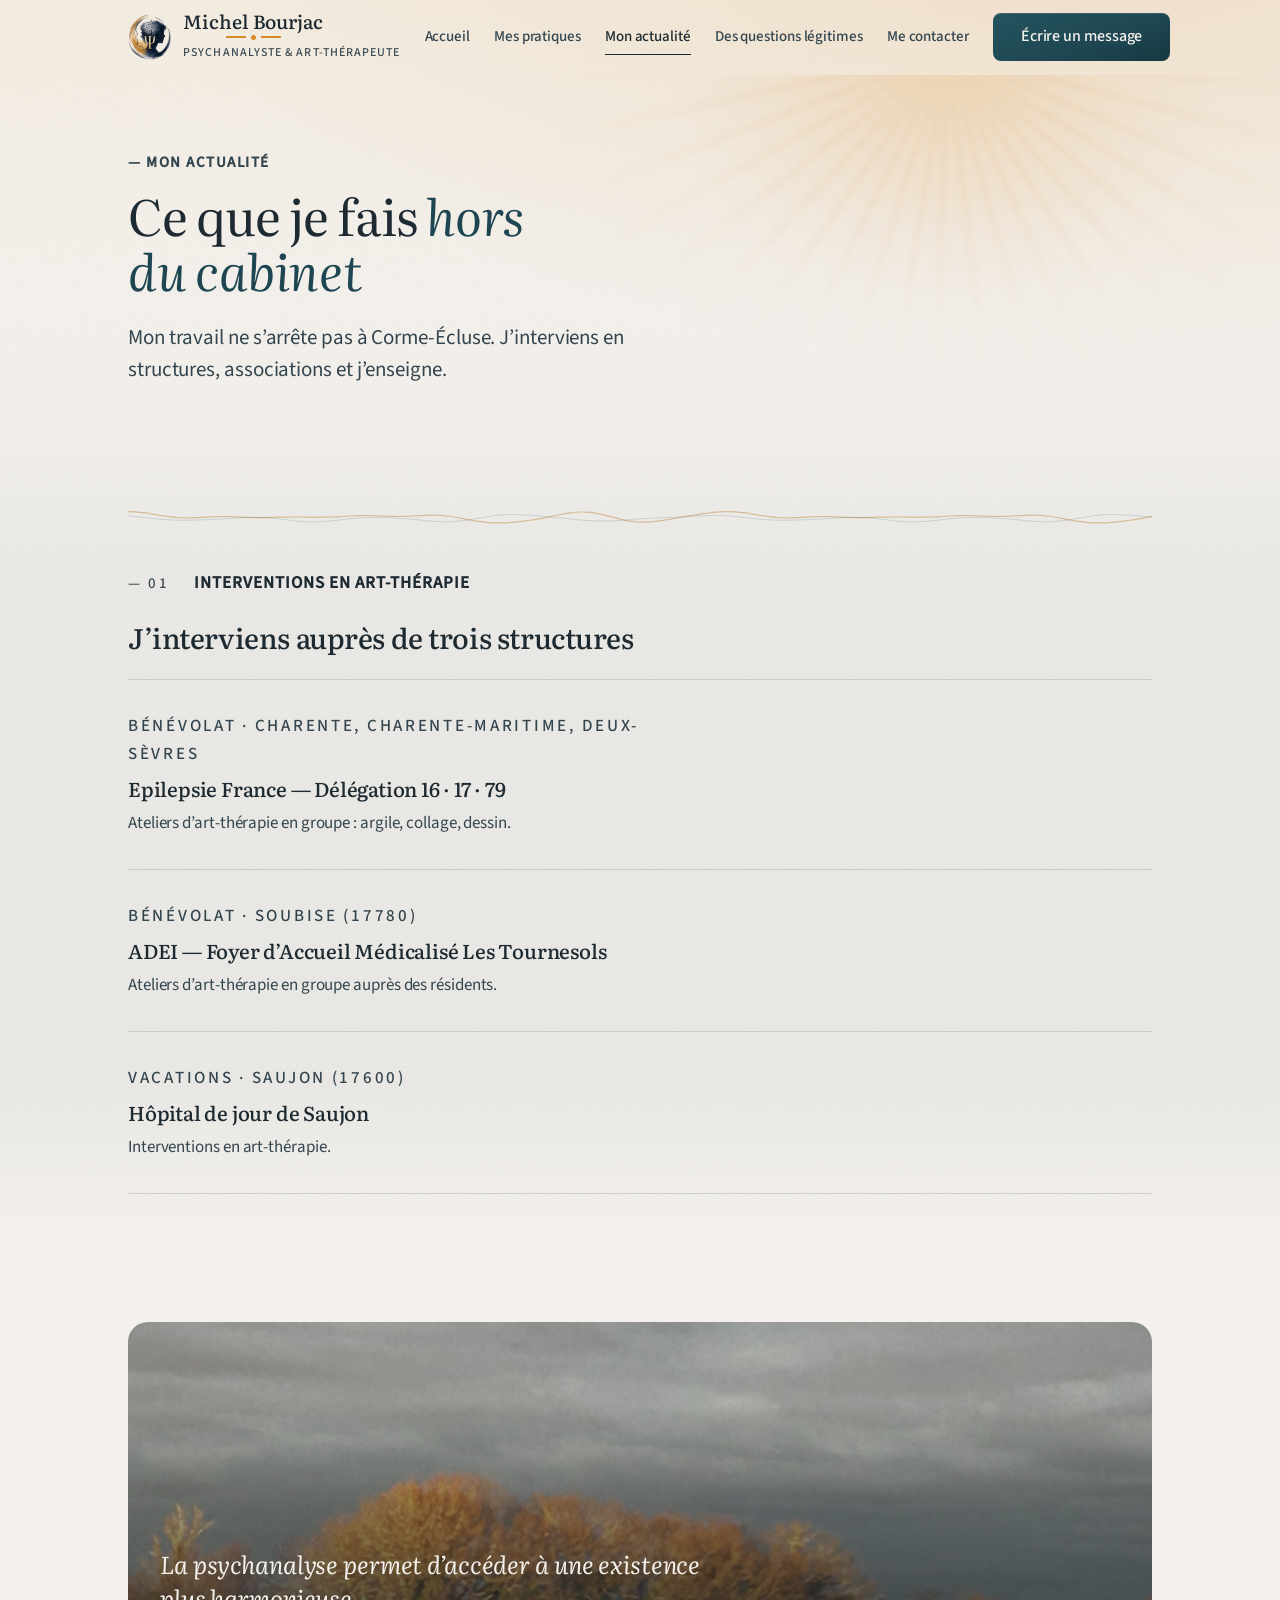
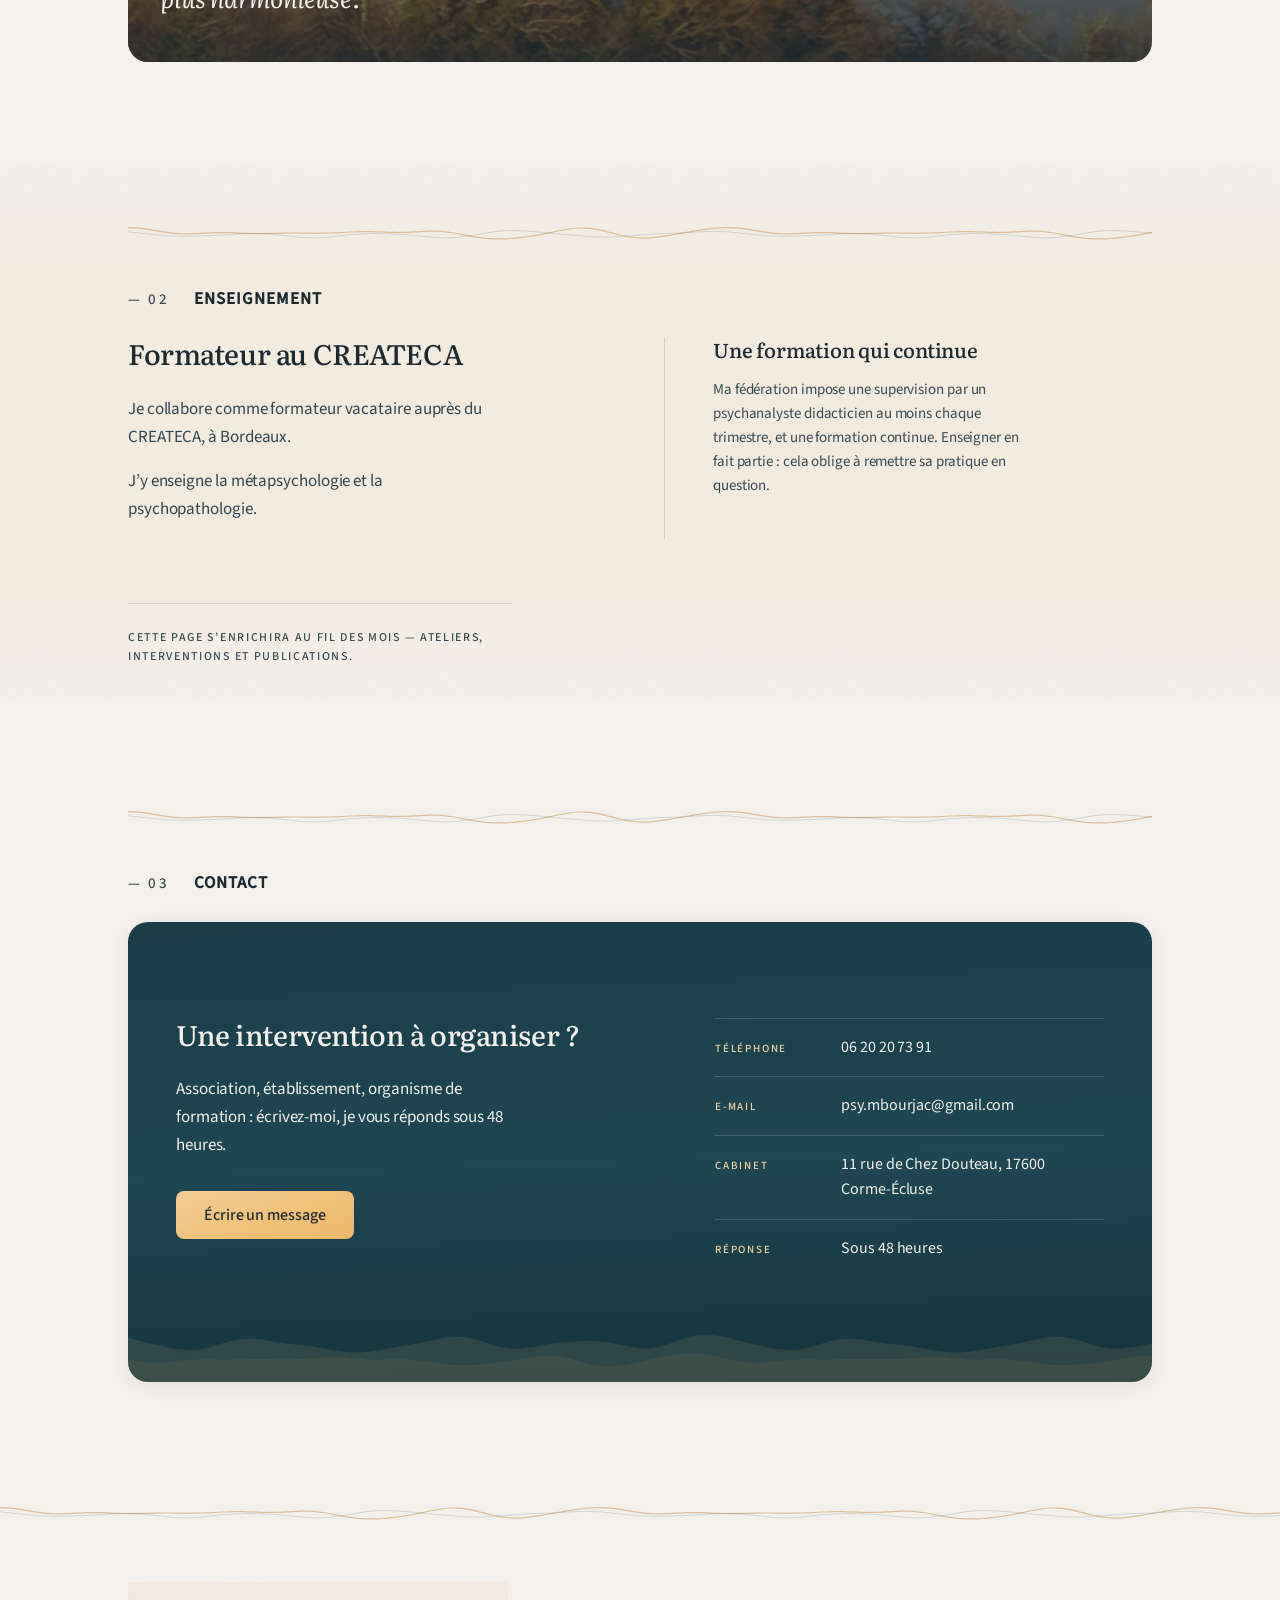
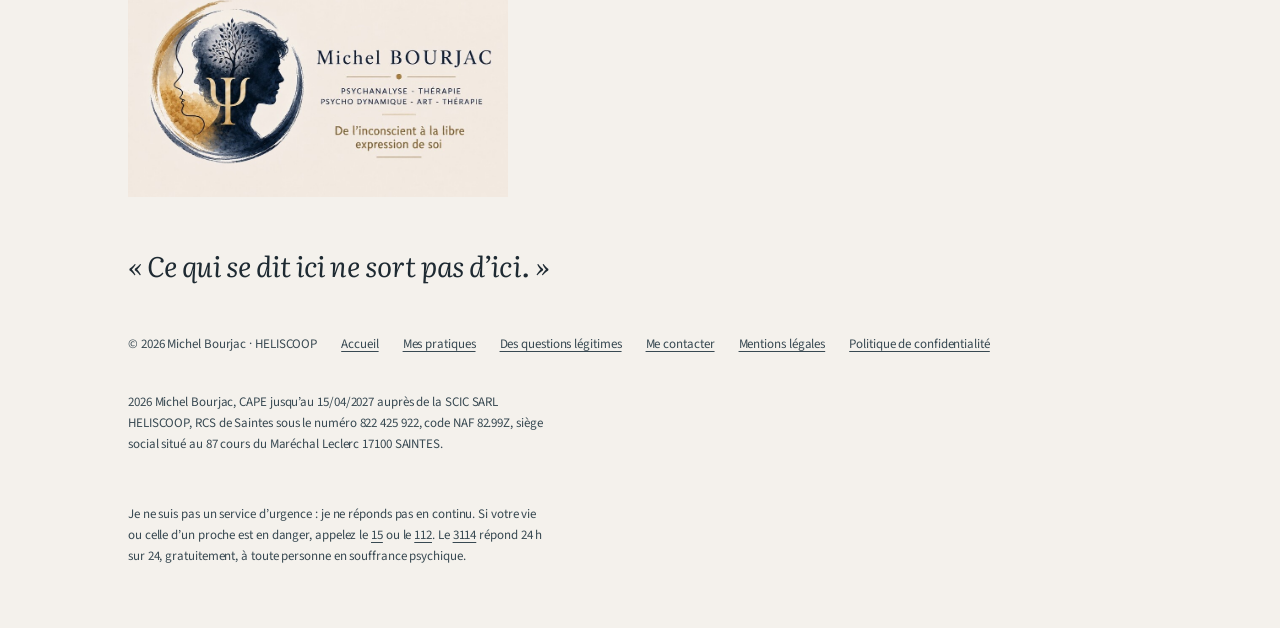
==== commit f77fc296: "Add files via upload" ====
--- a/actualite.html
+++ b/actualite.html
@@ -21,7 +21,7 @@
   <link rel="icon" type="image/png" sizes="192x192" href="assets/img/favicon/favicon-192x192.png">
   <link rel="stylesheet" href="assets/css/fonts.css">
   <link rel="stylesheet" href="assets/css/ds/styles.css">
-  <link rel="stylesheet" href="assets/css/michel.css?v=20260826d">
+  <link rel="stylesheet" href="assets/css/michel.css?v=20260827b">
   <link rel="stylesheet" href="assets/css/maree-haute.css">
 </head>
 <body>
@@ -105,6 +105,17 @@
       </div>
     </section>
 
+    <!-- ═══ Photo-citation — respiration entre les sections (27/08) ═══ -->
+    <section class="section" aria-label="Citation">
+      <div class="shell">
+        <div class="photo-quote reveal" style="background-image: url('assets/img/paysages/paysage-champ-dore.jpg');">
+          <blockquote class="quote">
+            <p style="margin:0">La psychanalyse permet d&rsquo;accéder à une existence plus harmonieuse.</p>
+          </blockquote>
+        </div>
+      </div>
+    </section>
+
     <!-- ═══ — 02 · Enseignement ═══ -->
     <section class="section band-wash band-wash--sand" aria-labelledby="h-enseignement">
       <div class="shell">
@@ -117,8 +128,7 @@
             <h2 id="h-enseignement" class="m-h2">Formateur au CREATECA</h2>
             <div class="m-body">
               <p>Je collabore comme formateur vacataire auprès du CREATECA, à Bordeaux.</p>
-              <p>J&rsquo;y enseigne la métapsychologie et la psychopathologie. C&rsquo;est aussi l&rsquo;institut
-                 qui m&rsquo;a certifié art-thérapeute.</p>
+              <p>J&rsquo;y enseigne la métapsychologie et la psychopathologie.</p>
             </div>
           </div>
           <div class="col reveal" style="--reveal-delay: 100ms;">
@@ -182,6 +192,11 @@
         <a href="mentions-legales.html">Mentions légales</a>
         <a href="confidentialite.html">Politique de confidentialité</a>
       </nav>
+      <p class="footer-legal-mention">
+        2026 Michel Bourjac, CAPE jusqu&rsquo;au 15/04/2027 auprès de la SCIC SARL HELISCOOP,
+        RCS de Saintes sous le numéro 822 425 922, code NAF 82.99Z, siège social situé au
+        87 cours du Maréchal Leclerc 17100 SAINTES.
+      </p>
       <p class="footer-urgence">
         Je ne suis pas un service d&rsquo;urgence : je ne réponds pas en continu.
         Si votre vie ou celle d&rsquo;un proche est en danger, appelez le
--- a/assets/css/michel.css
+++ b/assets/css/michel.css
@@ -589,6 +589,14 @@
 .footer-urgence a { color: var(--ink-quiet); text-decoration: underline; text-underline-offset: 3px; }
 .footer-urgence a:hover { color: var(--ink); }
 
+/* Mention CAPE (retour Michel 27/08) — obligation art. L127-4 / R127-2
+   du Code de commerce pour le bénéficiaire d'un Contrat d'Appui au
+   Projet d'Entreprise : indiquer sur les documents commerciaux le
+   bénéfice du Cape (durée), la dénomination sociale, le siège social
+   et le numéro d'identification de la structure accompagnatrice
+   (HELISCOOP). Même traitement typographique que .footer-urgence. */
+.footer-legal-mention { font-size: 13px; line-height: 1.6; color: var(--ink-quiet); max-width: 70ch; }
+
 /* Liste de prix (FAQ tarifs) */
 .tarifs { list-style: none; margin: 0; padding: 0; }
 .tarifs li {
@@ -826,9 +834,26 @@
    hauteur de la ligne, plus haute que le min-height de 260px a cause du
    contenu de .legende. Modificateur scope a CETTE instance seulement --
    ne pas elargir a .intercalaire .photo-media (impacterait aussi les
-   intercalaires de pratiques.html et questions.html, non concernes). */
+   intercalaires de pratiques.html et questions.html, non concernes).
+   Retour Michel (27/08) : "center bottom 50px" (décalage en pixels
+   depuis le bord bas) créait un vide sous la photo quand la ligne
+   .intercalaire n'a pas assez de hauteur de débordement pour absorber
+   50px — bug confirmé et corrigé en repassant en pourcentage, qui ne
+   peut jamais créer de vide avec background-size:cover. Valeur 64%
+   calée par analyse pixel sur le cadrage envoyé par Michel (arbre bien
+   dans le cadre, peupliers visibles en bas, ciel dégagé au-dessus). */
 .intercalaire .photo-media.photo-media--align-bottom {
-  background-position: center bottom;
+  background-position: center 64%;
+}
+
+/* Retour Michel (27/08) : sur l'intercalaire "La thérapie analytique
+   psychodynamique ouvre au monde, à l'altérité" (questions.html), le
+   centrage par défaut coupait la bouée/balise en mer (visible seulement
+   par le haut du mât). Recadrage vertical pour montrer la bouée en
+   entier tout en gardant le plus possible du ciel embrasé. Instance
+   scopée à cette seule photo, même logique que --align-bottom ci-dessus. */
+.intercalaire .photo-media.photo-media--focus-bouee {
+  background-position: center 65%;
 }
 .intercalaire .legende,
 .band.band--photo .legende {
@@ -935,6 +960,42 @@
 .ponctuation-photos--solo .cadre-mini { width: 132px; height: 132px; }
 @media (max-width: 480px) {
   .ponctuation-photos--solo .cadre-mini { width: 96px; height: 96px; }
+}
+
+/* PhotoQuote — bande photo pleine largeur, citation incrustée
+   directement sur l'image (retour Michel 27/08 : remplace les petites
+   photos-ponctuation de l'accordéon Psychanalyse — « des photos de
+   paysage avec le texte par-dessus, comme le bandeau Accueillir…
+   [.band.band--photo] mais sans la partie bleue »). Voile dégradé bas
+   plutôt qu'un pavé de couleur plein : le texte reste lisible (AAA)
+   sans reposer sur un bloc --contrast séparé. */
+.photo-quote {
+  position: relative;
+  display: flex; align-items: flex-end;
+  min-height: 340px;
+  margin: var(--l) 0;
+  border-radius: var(--r-l);
+  overflow: hidden;
+  background-size: cover; background-position: center; background-repeat: no-repeat;
+}
+.photo-quote::before {
+  content: "";
+  position: absolute; inset: 0;
+  /* --ink en voile, pas --contrast : le bleu de la légende aurait
+     recréé la « partie bleue » que Michel voulait justement retirer. */
+  background: linear-gradient(to top, rgba(30,42,50,0.86) 0%, rgba(30,42,50,0.45) 45%, rgba(30,42,50,0) 75%);
+  pointer-events: none;
+}
+.photo-quote .quote {
+  position: relative; z-index: 1;
+  color: var(--surface);
+  border-left: none; padding-left: 0;
+  max-width: 46ch;
+  padding: var(--xl) var(--l);
+}
+@media (max-width: 600px) {
+  .photo-quote { min-height: 280px; }
+  .photo-quote .quote { padding: var(--l) var(--m); font-size: clamp(18px, 4.6vw, 21px); }
 }
 
 /* Médaillons décoratifs — ponctuation en marge des sections, uniquement
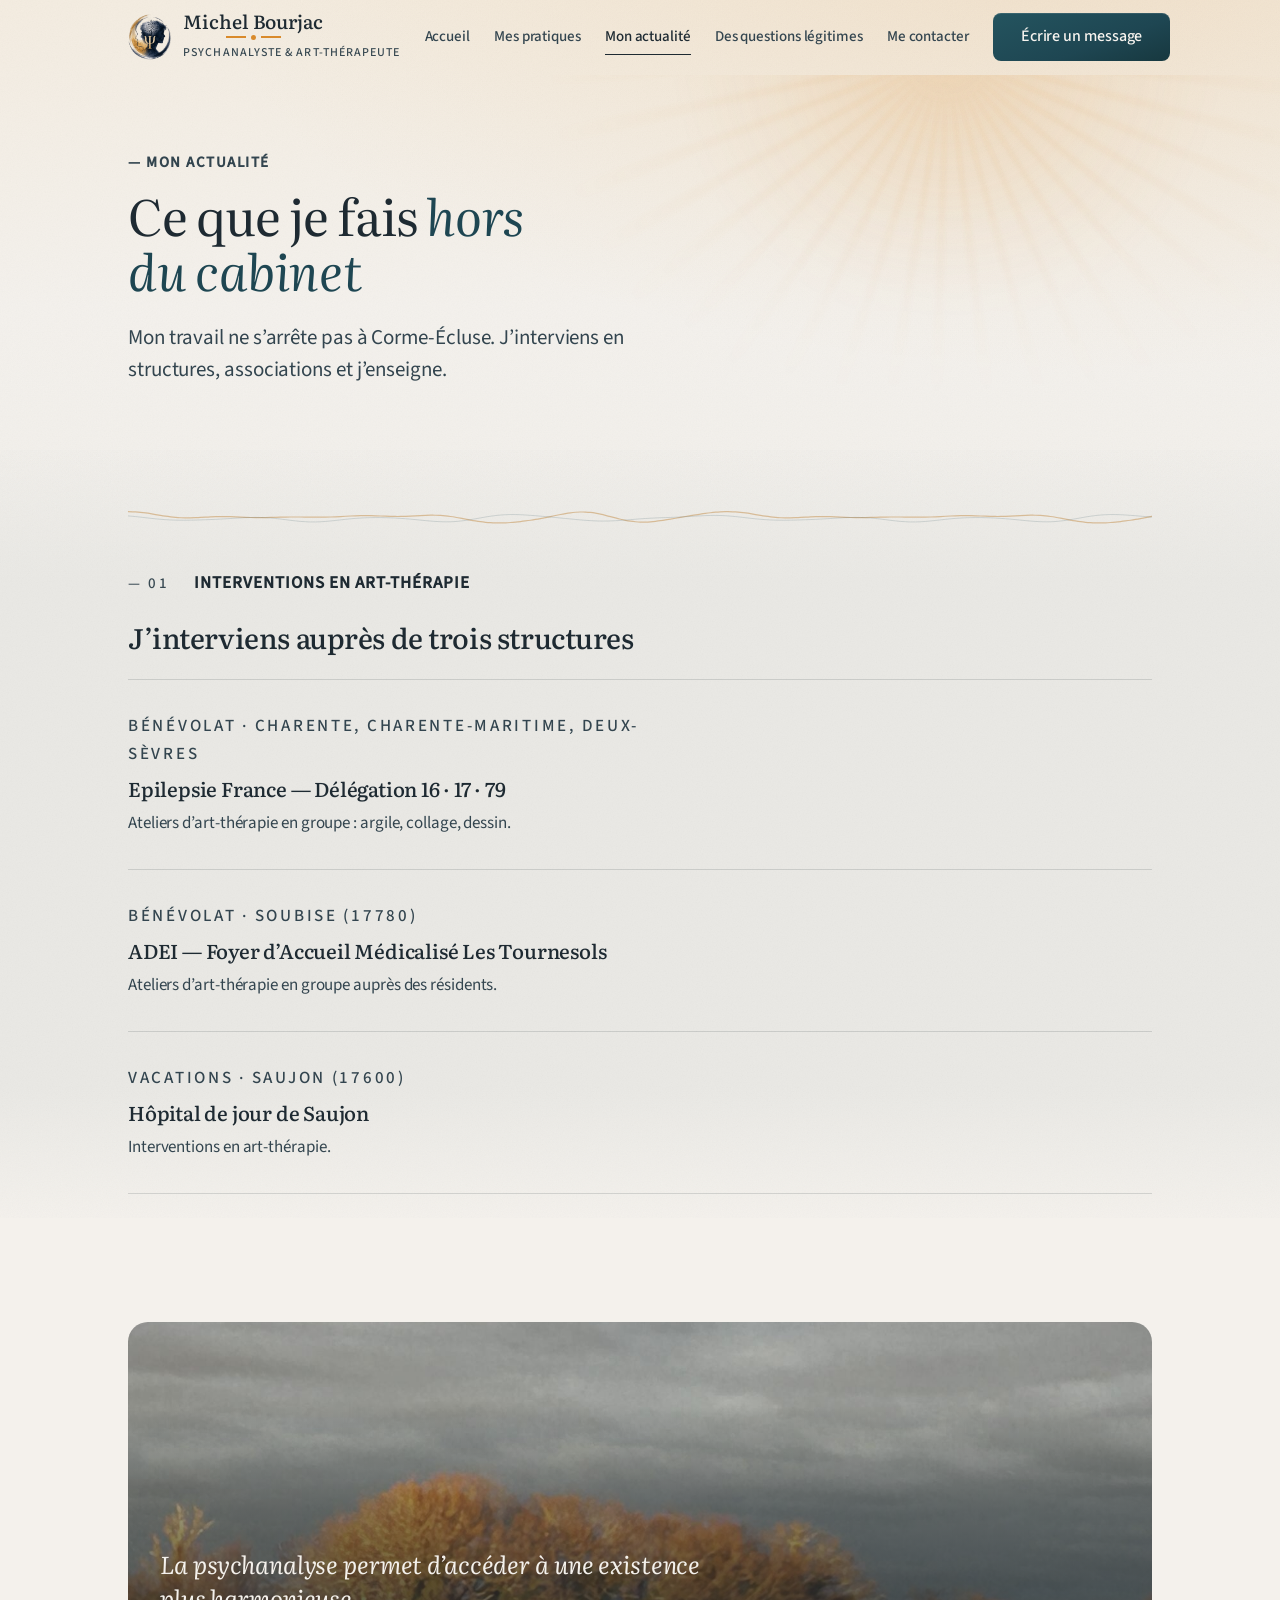
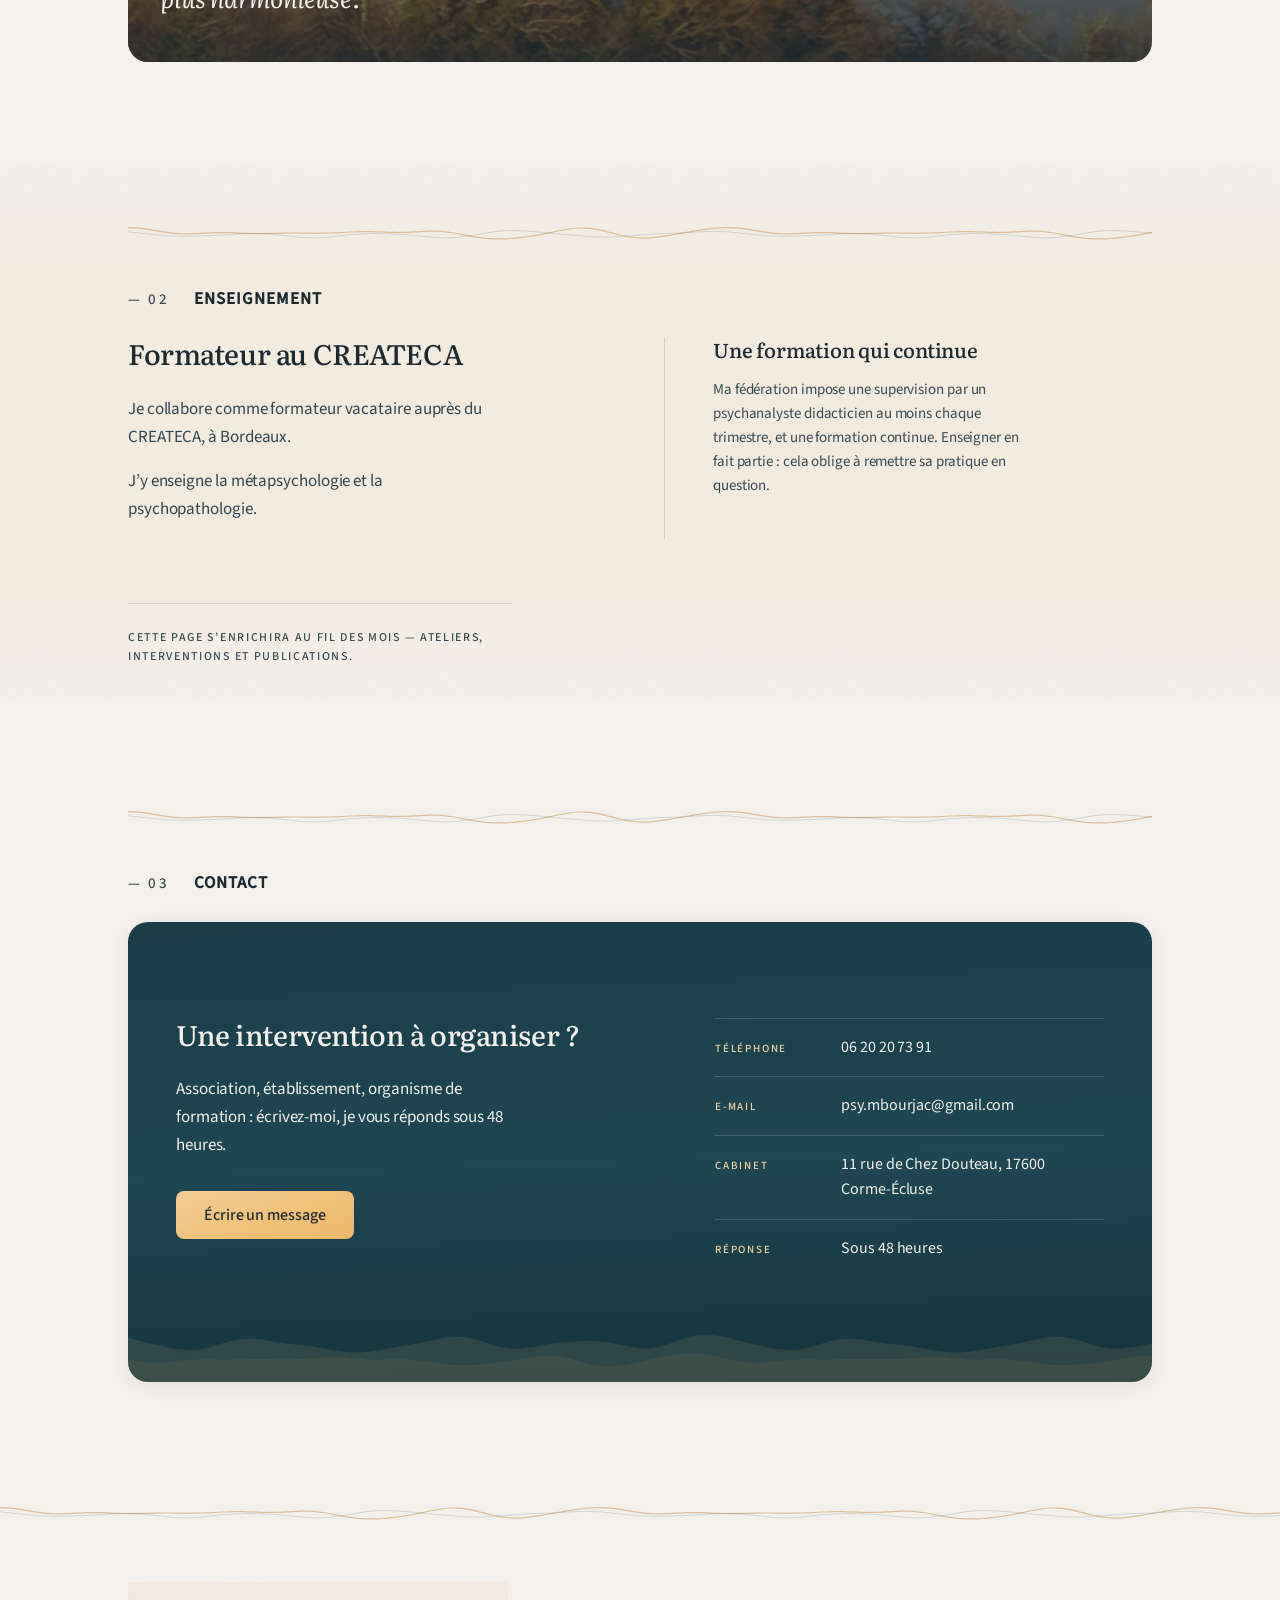
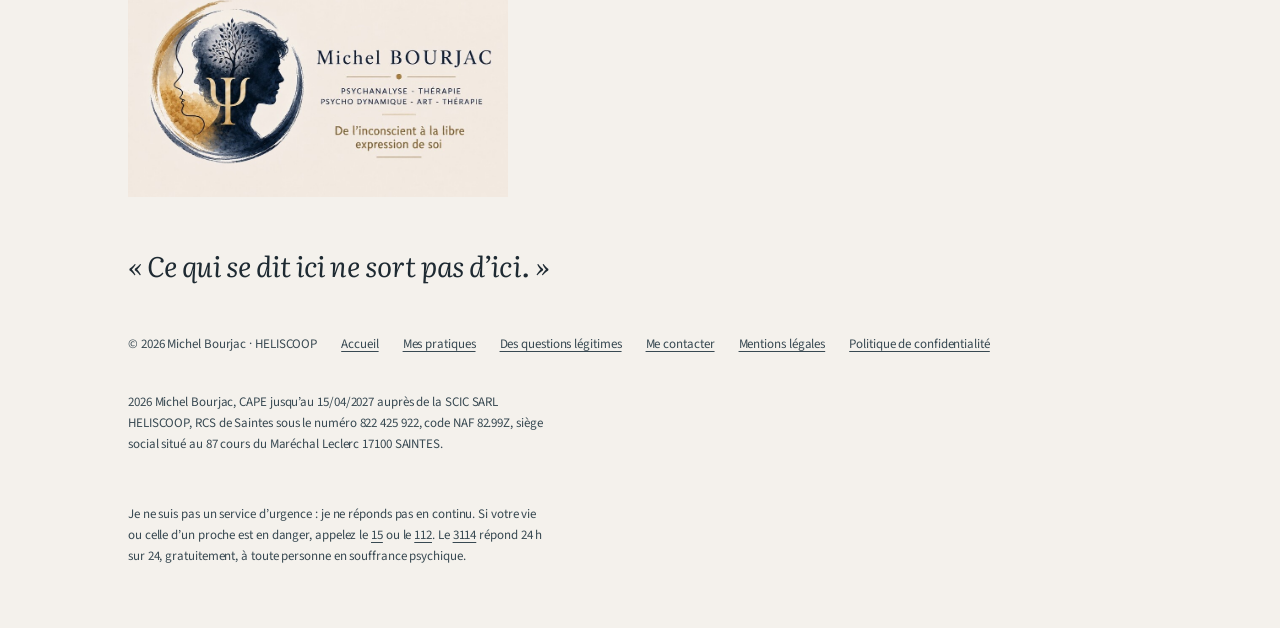
==== commit 99febb70: "Add files via upload" ====
--- a/actualite.html
+++ b/actualite.html
@@ -21,7 +21,7 @@
   <link rel="icon" type="image/png" sizes="192x192" href="assets/img/favicon/favicon-192x192.png">
   <link rel="stylesheet" href="assets/css/fonts.css">
   <link rel="stylesheet" href="assets/css/ds/styles.css">
-  <link rel="stylesheet" href="assets/css/michel.css?v=20260827b">
+  <link rel="stylesheet" href="assets/css/michel.css?v=20260828">
   <link rel="stylesheet" href="assets/css/maree-haute.css">
 </head>
 <body>
@@ -39,9 +39,8 @@
           <span class="tagline">Psychanalyste &amp; Art-thérapeute</span>
         </span>
       </a>
-      <button class="nav-toggle" type="button" aria-expanded="false" aria-controls="site-nav">
+      <button class="nav-toggle" type="button" aria-expanded="false" aria-controls="site-nav" aria-label="Menu">
         <span class="bars" aria-hidden="true"><span></span><span></span><span></span></span>
-        Menu
       </button>
       <nav class="site-nav" id="site-nav" aria-label="Navigation principale">
         <a href="index.html">Accueil</a>
--- a/assets/css/maree-haute.css
+++ b/assets/css/maree-haute.css
@@ -380,3 +380,19 @@
     background-repeat: repeat, no-repeat, no-repeat;
     background-size: 200px 200px, auto, auto; }
 }
+
+/* ─── §9 · Mobile — rythme vertical resserré ──────────────────
+   Demande Michel (retour coopérative) : le scroll est trop long
+   sur téléphone. On resserre nettement les paddings/margins
+   verticaux entre sections en dessous de 768px, sans toucher au
+   rythme desktop/tablette qui reste la "respiration généreuse" de
+   la DA. Gap section-à-section : 96px → 32px (-66%). */
+@media (max-width: 768px) {
+  .section { padding-top: var(--xs); padding-bottom: var(--xs); }
+  .section + .section { margin-top: var(--s); }
+  .hero { padding-top: var(--l); padding-bottom: calc(var(--m) + 56px); }
+  .page-head { padding-top: var(--l); padding-bottom: var(--s); }
+  .band-wash + .band-wash { padding-top: var(--m); }
+  .site-footer { padding-top: var(--s); }
+  .section-head { margin-bottom: var(--s); }
+}
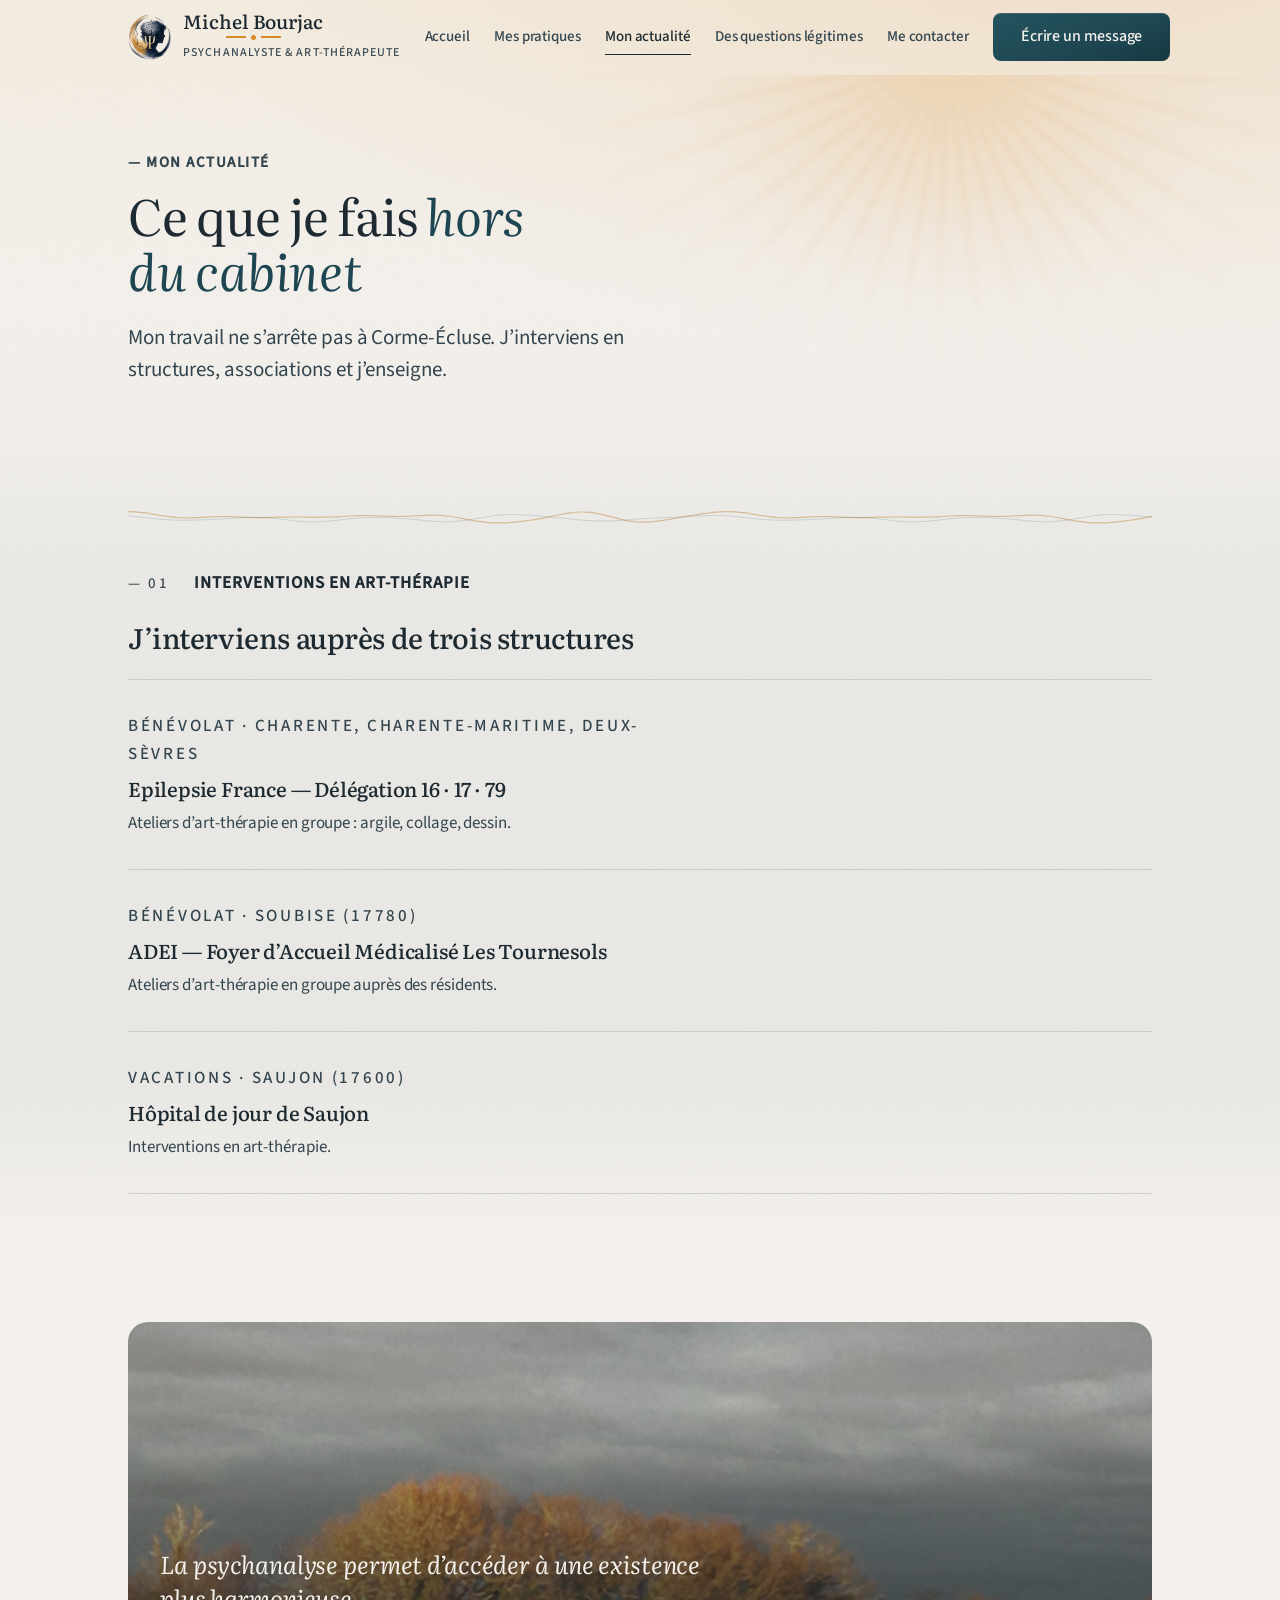
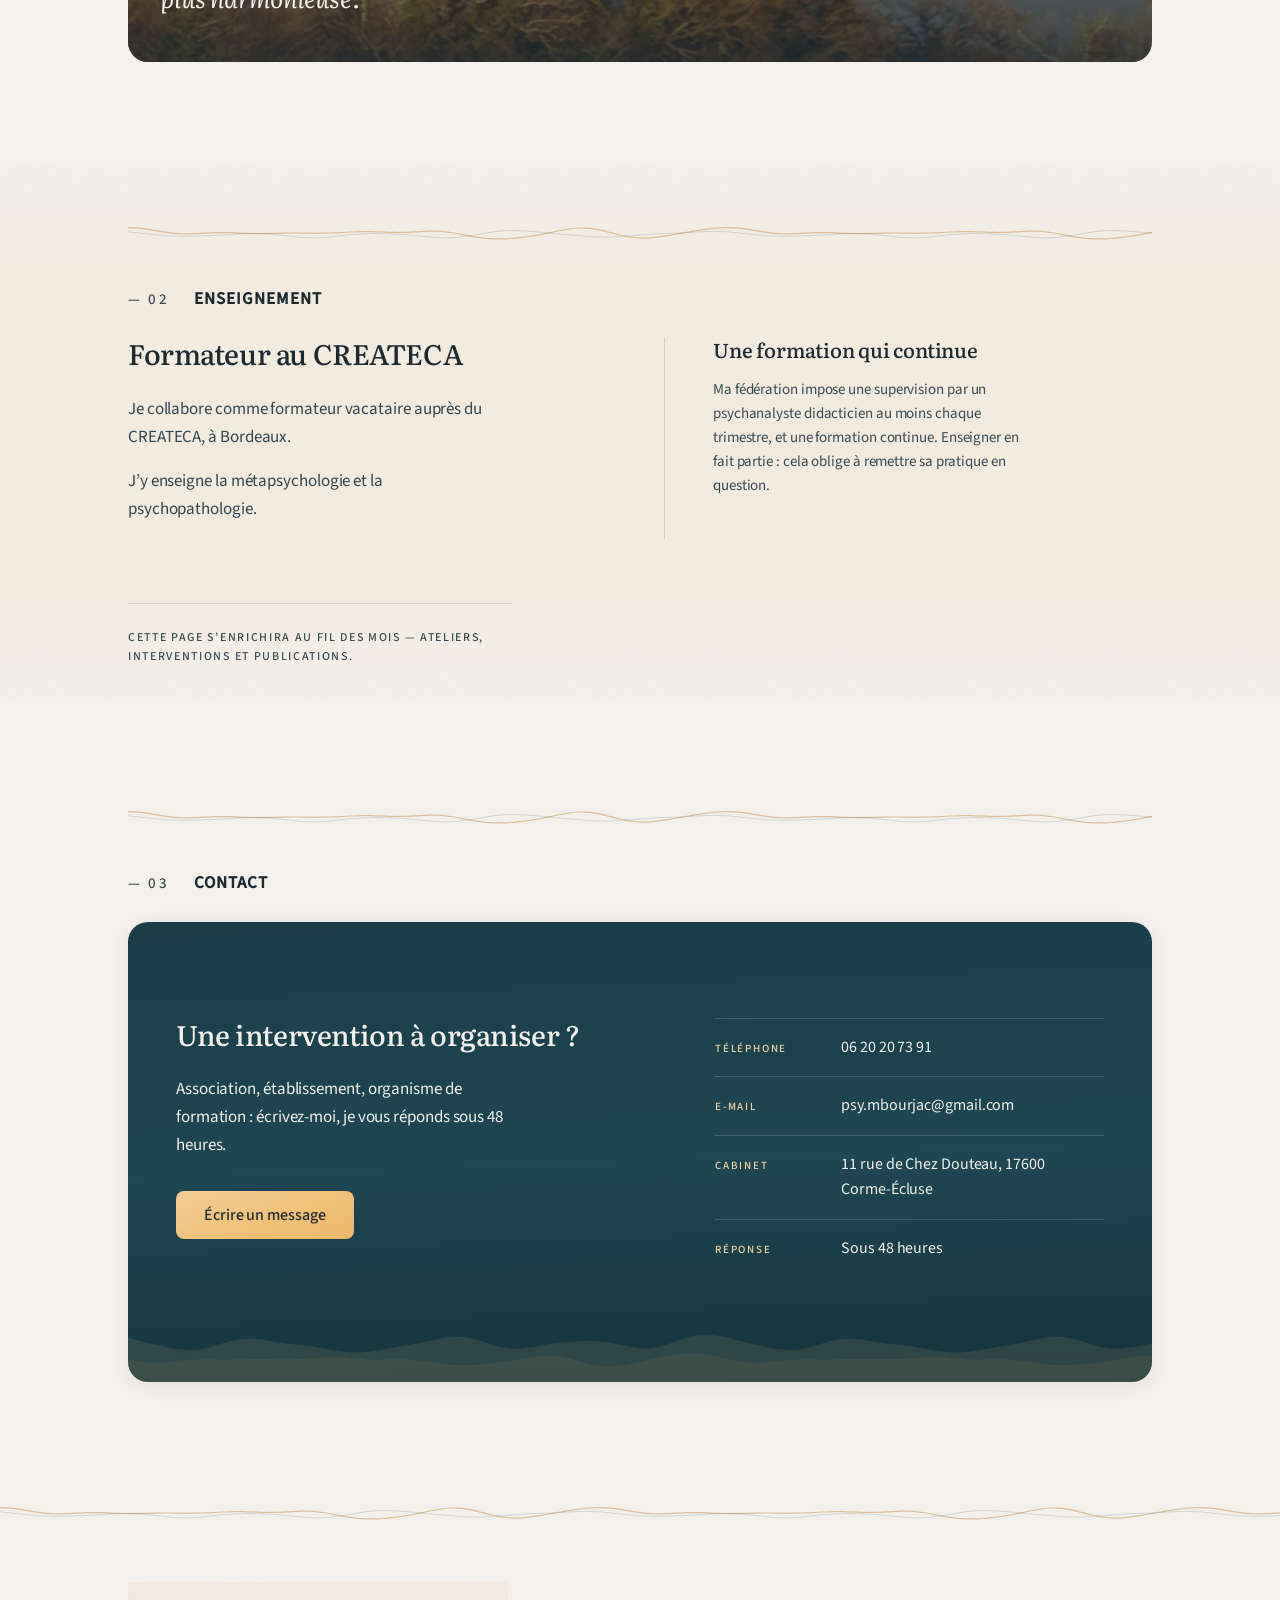
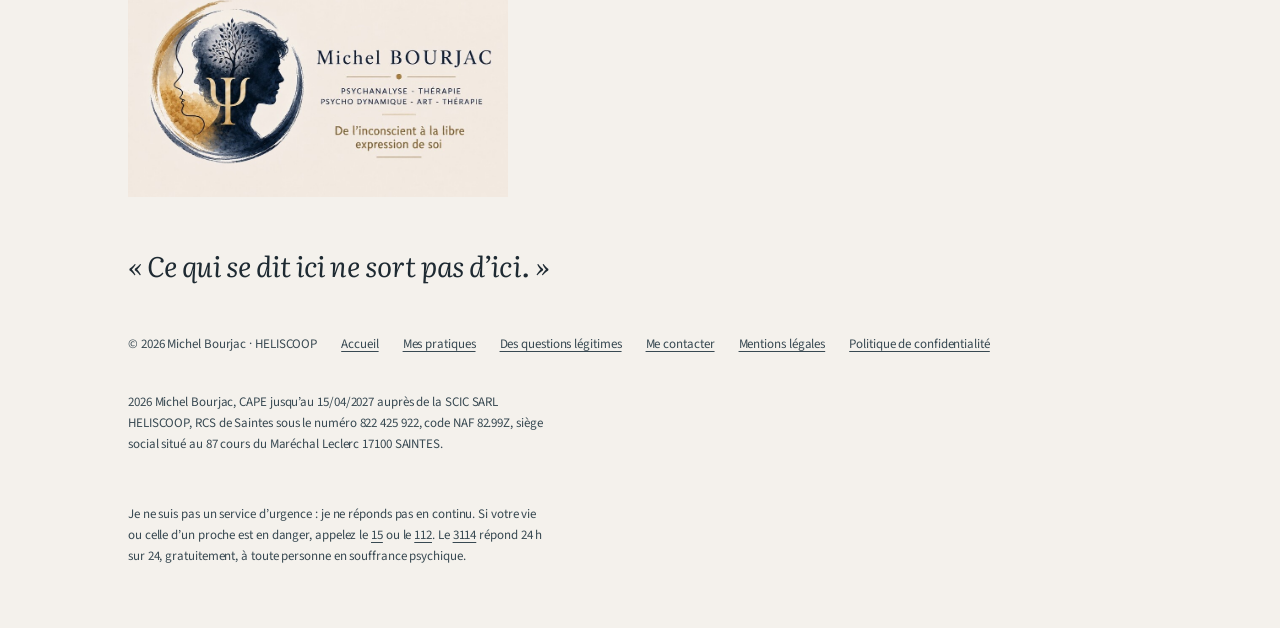
==== commit 82c146d8: "Add files via upload" ====
--- a/actualite.html
+++ b/actualite.html
@@ -21,7 +21,7 @@
   <link rel="icon" type="image/png" sizes="192x192" href="assets/img/favicon/favicon-192x192.png">
   <link rel="stylesheet" href="assets/css/fonts.css">
   <link rel="stylesheet" href="assets/css/ds/styles.css">
-  <link rel="stylesheet" href="assets/css/michel.css?v=20260828">
+  <link rel="stylesheet" href="assets/css/michel.css?v=20260828b">
   <link rel="stylesheet" href="assets/css/maree-haute.css">
 </head>
 <body>
